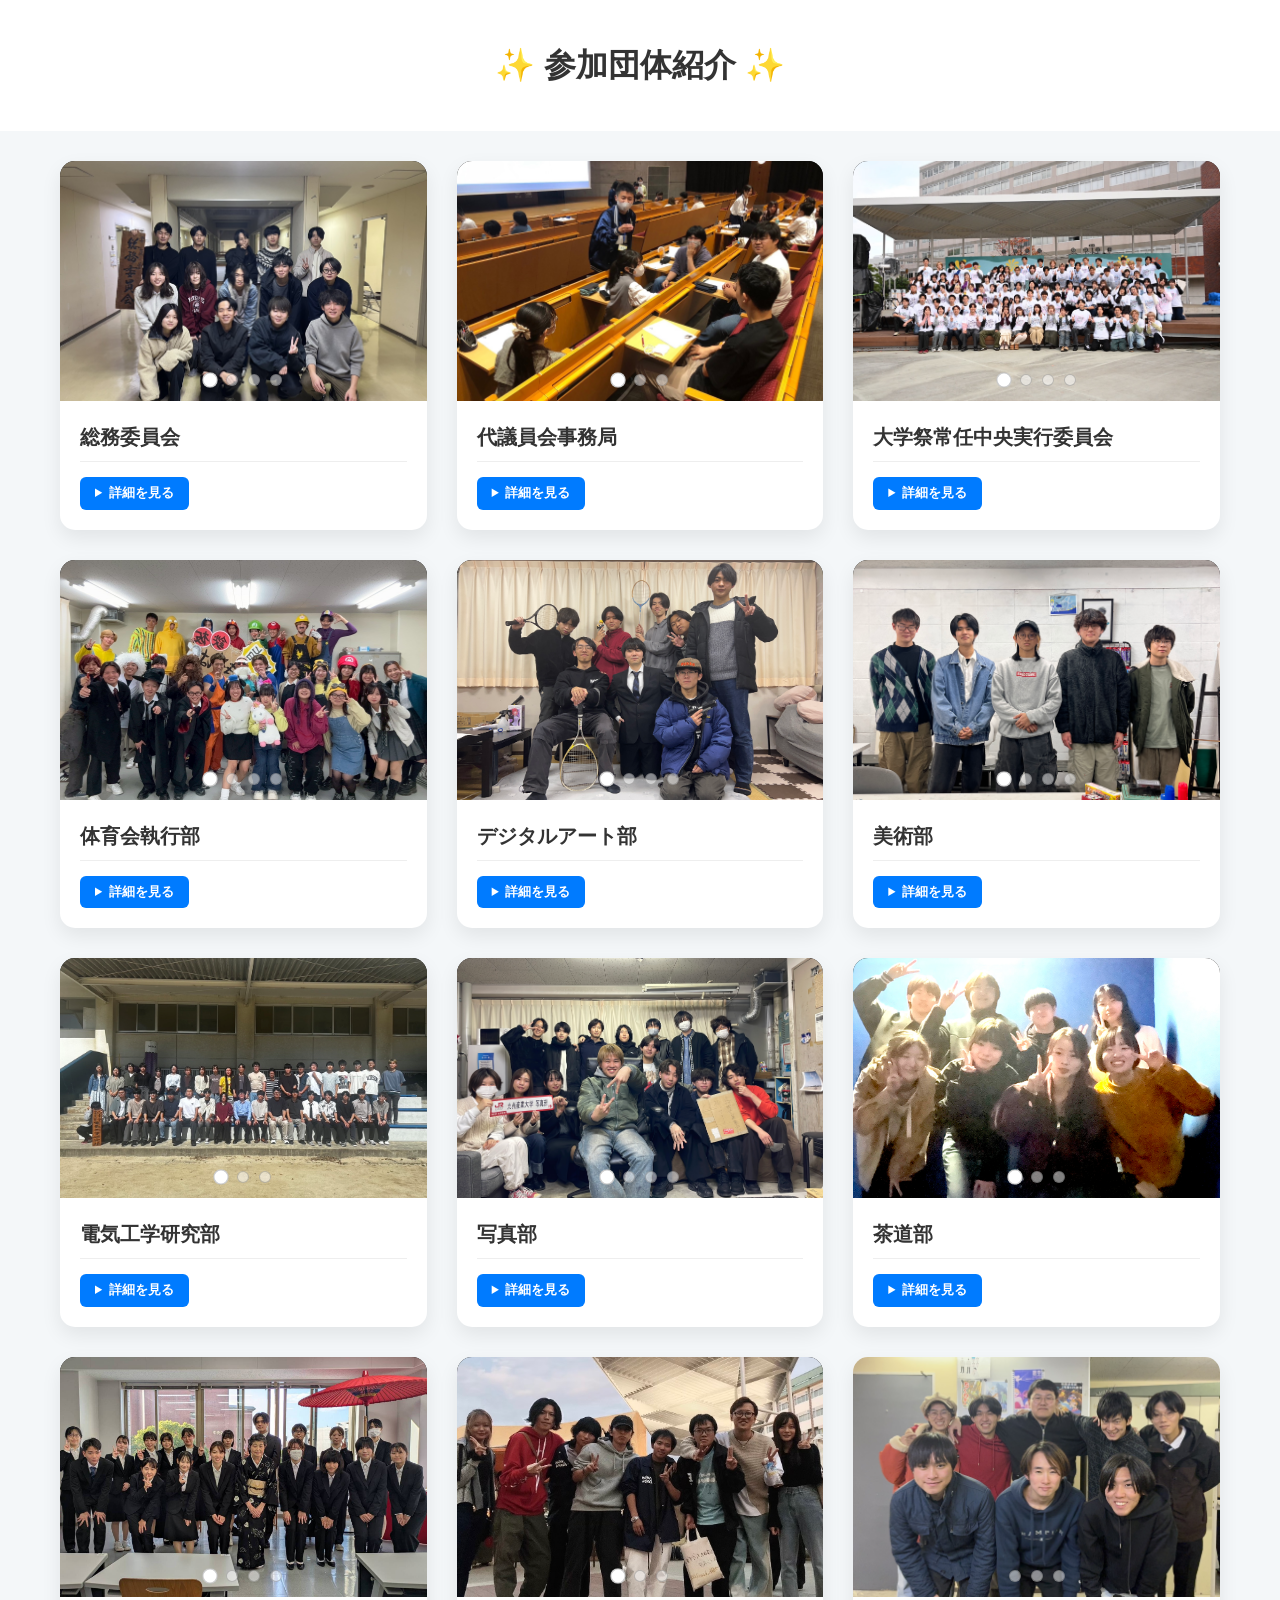
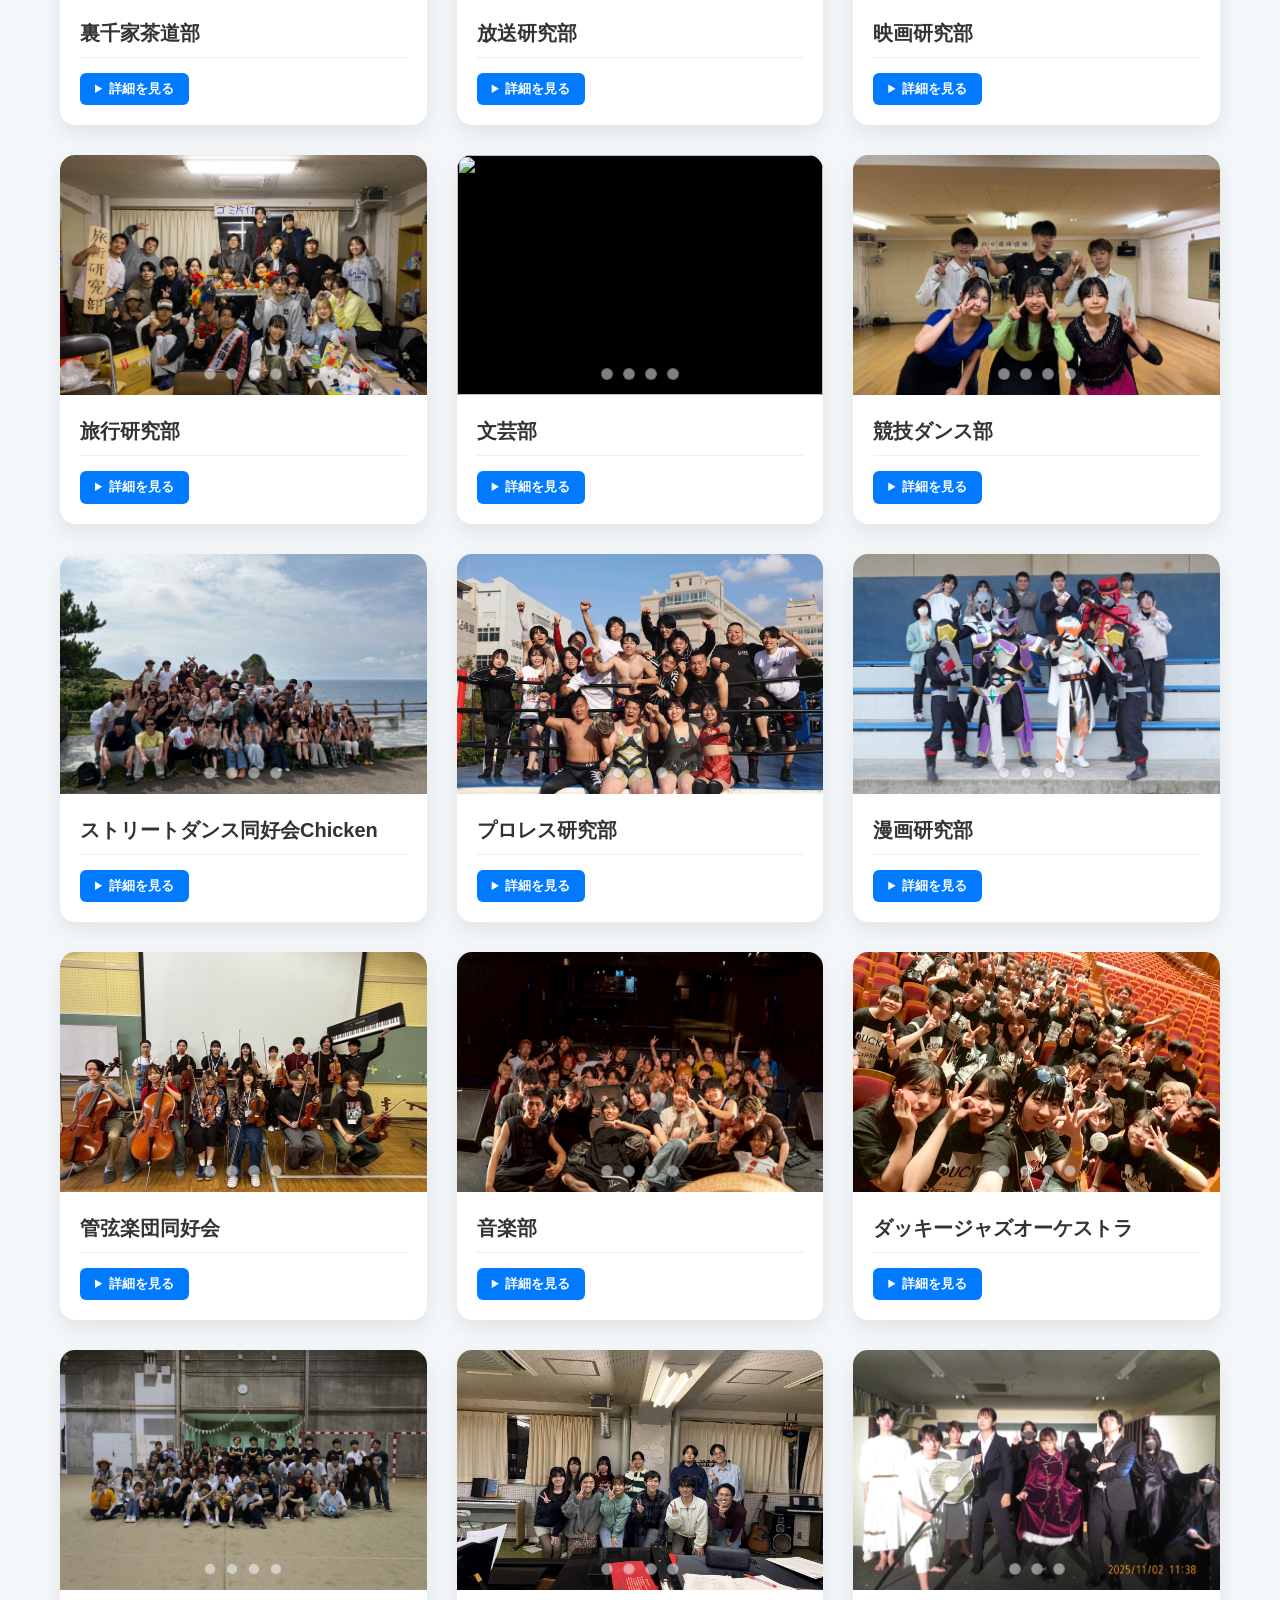
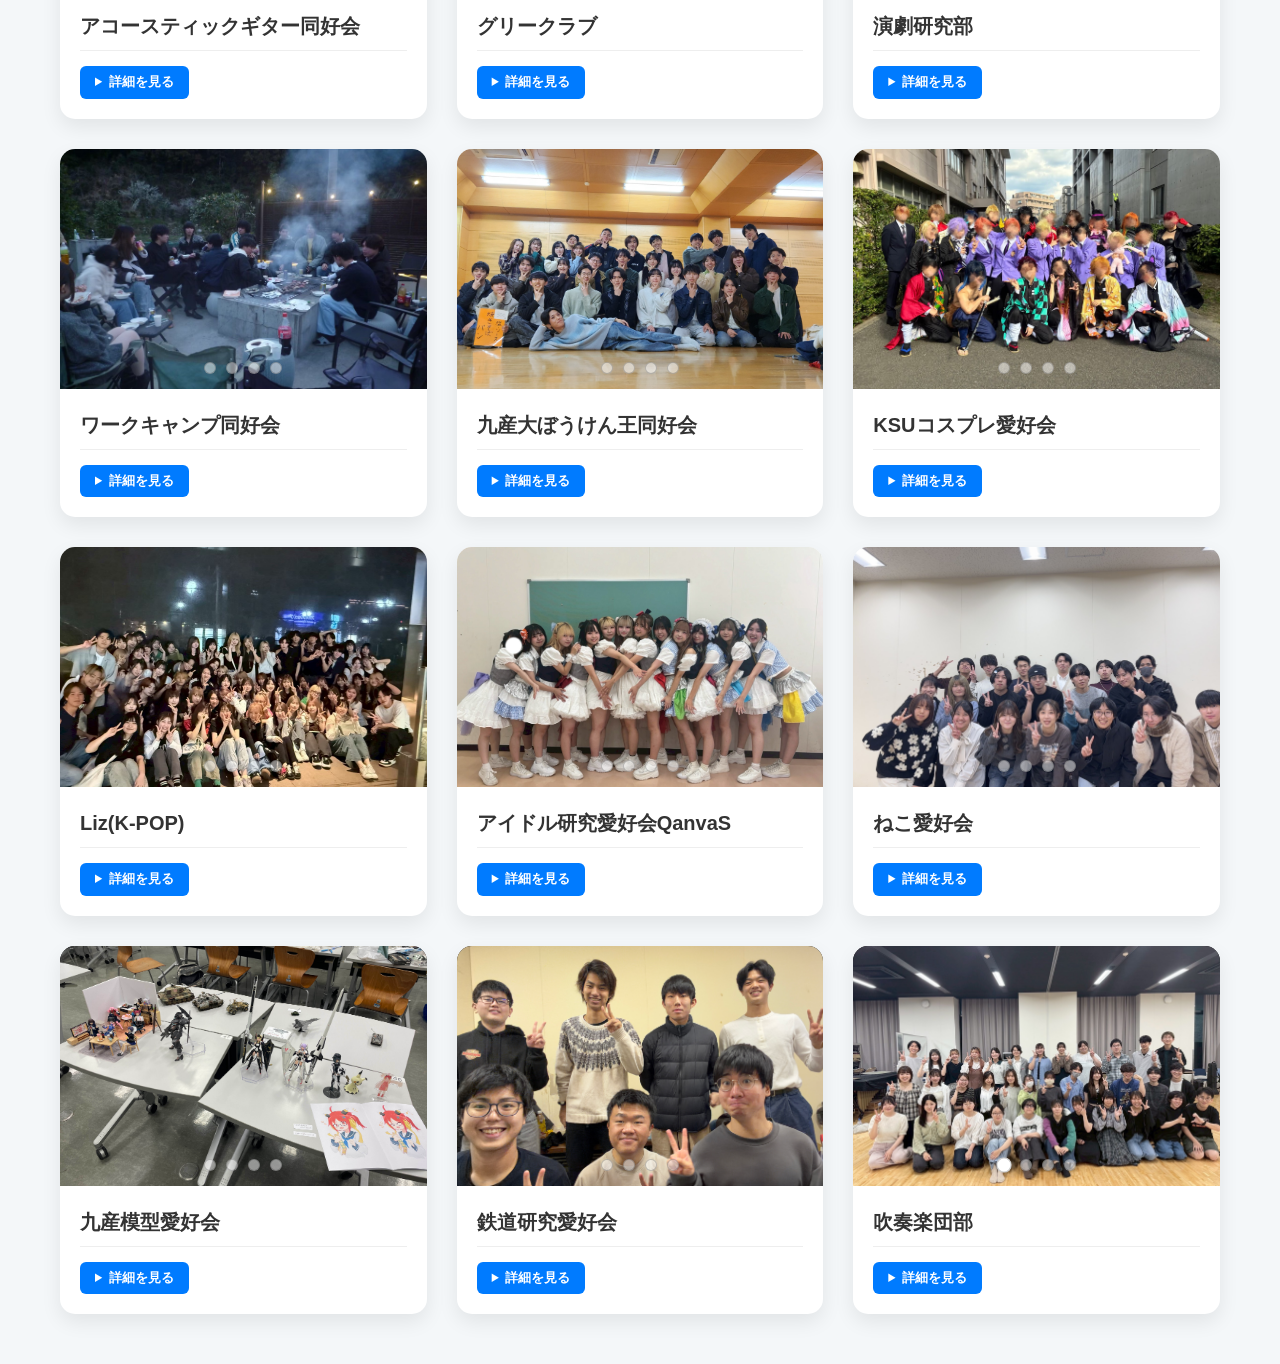
==== circles.html @ c8feba32 "Update circles.html" ====
<!DOCTYPE html>
<html lang="ja">

<head>
    <meta charset="UTF-8">
    <meta name="viewport" content="width=device-width, initial-scale=1.0">
    <title>サークル紹介 | 九州産業大学 学術文化執行委員会</title>
    <link rel="stylesheet" href="circles.css">
</head>

<body>

    <header class="page-header">
        <h1>✨ 参加団体紹介 ✨</h1>
        <p></p>
    </header>

    <main class="container">
        <div class="circle-grid">

            <article class="circle-card">
                <div class="circle-slider">
                    <input type="radio" name="slider29" id="s29-1" checked>
                    <input type="radio" name="slider29" id="s29-2">
                    <input type="radio" name="slider29" id="s29-3">
                    <input type="radio" name="slider29" id="s29-4">
                    <div class="slides">
                        <img src="総務委員会/集合写真.jpg" alt="">
                        <img src="総務委員会/活動写真.jpg" alt="">
                        <img src="総務委員会/活動写真 (2).jpg" alt="2">
                        <img src="総務委員会/活動写真 (3).jpg" alt="3">
                    </div>
                    <div class="controls">
                        <label for="s29-1"></label>
                        <label for="s29-2"></label>
                        <label for="s29-3"></label>
                        <label for="s29-4"></label>
                    </div>
                 </div>
                    
                 <div class="circle-content">
                     <h3>総務委員会</h3>
                     <div class="circle-meta">
                         <details class="detail-container">
                             <summary class="btn-detail">詳細を見る</summary>
                             <div class="detail-content">
                                 <div>📍 中央会館 7階 部室</div>
                                 <div>🕑 月・水・金 17：40〜20：00</div>
                                 <div>👥 14</div>
                                 <div>💬 私たち学友会総務委員会は九州産業大学内外において様々な企画の運営を行っています。</div>
                                 <div>学内では、新入生歓迎行事のような企画運営や任意団体の活動支援を行っています。</div>
                                 <div>学外では、福岡県献血推進協議会に所属し、県内の大学と情報を共有しています。</div>
                                 <div>「イベントの企画運営に携わってみたい」「大学内外を問わず、学生との交流する機会が欲しい」という方々は、ぜひ総務部室へ足をお運びください！皆さんの入部をお待ちしております！</div>
                             </div>
                         </details>
                     </div> </div> </article>
                     
            <article class="circle-card">
                <div class="circle-slider">
                    <input type="radio" name="slider30" id="s30-1" checked>
                    <input type="radio" name="slider30" id="s30-2">
                    <input type="radio" name="slider30" id="s30-3">
                    <div class="slides">
                        <img src="代議員会事務局/活動写真.jpeg" alt="">
                        <img src="代議員会事務局/活動写真 (2).jpeg" alt="">
                        <img src="代議員会事務局/活動写真 (3).jpeg" alt="">
                    </div>
                    <div class="controls">
                        <label for="s30-1"></label>
                        <label for="s30-2"></label>
                        <label for="s30-3"></label>
                    </div>
                 </div>
                    
                 <div class="circle-content">
                     <h3>代議員会事務局</h3>
                     <div class="circle-meta">
                         <details class="detail-container">
                             <summary class="btn-detail">詳細を見る</summary>
                             <div class="detail-content">
                                 <div>📍 中央会館 8階 部室</div>
                                 <div>🕑 月・水・金 18：00〜20：00</div>
                                 <div>👥 16</div>
                                 <div>💬 新入生の皆さんご入学おめでとうございます。私たちは、年に一度開催される学友会定期総会の企画運営を行っております。</div>
                                 <div>他にも研修会や懇親会など最初から企画運営を行うことが多く、大学生活がより一層充実したものになると思います！興味のある方はお気軽に代議員会事務局へお立ち寄りください！</div>

                             </div>
                         </details>
                     </div> </div> </article>
                     
            <article class="circle-card">
                <div class="circle-slider">
                    <input type="radio" name="slider31" id="s31-1" checked>
                    <input type="radio" name="slider31" id="s31-2">
                    <input type="radio" name="slider31" id="s31-3">
                    <input type="radio" name="slider31" id="s31-4">
                    <div class="slides">
                        <img src="大学祭常任中央実行委員会/集合写真.jpeg" alt="">
                        <img src="大学祭常任中央実行委員会/活動写真.jpeg" alt="">
                        <img src="大学祭常任中央実行委員会/活動写真 (2).jpeg" alt="2">
                        <img src="大学祭常任中央実行委員会/活動写真 (3).jpeg" alt="3">
                    </div>
                    <div class="controls">
                        <label for="s31-1"></label>
                        <label for="s31-2"></label>
                        <label for="s31-3"></label>
                        <label for="s31-4"></label>
                    </div>
                 </div>
                    
                 <div class="circle-content">
                     <h3>大学祭常任中央実行委員会</h3>
                     <div class="circle-meta">
                         <details class="detail-container">
                             <summary class="btn-detail">詳細を見る</summary>
                             <div class="detail-content">
                                 <div>📍 学友会棟 A棟 1階 部室</div>
                                 <div>🕑 前期 月・水・金 18：00〜20：00</div>
                                 <div>&nbsp;&nbsp;&nbsp;&nbsp;後期 月〜金 18：00～21：00</div>
                                 <div>👥 75</div>
                                 <div>💬 大学祭常任中央実行委員会は、11月の香椎祭を本気で創り上げる集団です。7部門（ステージ企画、出版、情報宣伝、デザイン、展示、模擬店）が力を合わせ、大学全体を巻き込む”最高の祭”をつくります。</div>
                                 <div>先輩とも深く関われて、成長できる環境も抜群。熱い仲間と一緒に香椎祭を動かしてみませんか？見学待ってます！</div>

                             </div>
                         </details>
                     </div> </div> </article>
                     
            <article class="circle-card">
                <div class="circle-slider">
                    <input type="radio" name="slider32" id="s32-1" checked>
                    <input type="radio" name="slider32" id="s32-2">
                    <input type="radio" name="slider32" id="s32-3">
                    <input type="radio" name="slider32" id="s32-4">
                    <div class="slides">
                        <img src="体育会執行部/集合写真.jpg" alt="">
                        <img src="体育会執行部/活動写真.jpg" alt="">
                        <img src="体育会執行部/活動写真 (2).jpg" alt="2">
                        <img src="体育会執行部/活動写真 (3).jpg" alt="3">
                    </div>
                    <div class="controls">
                        <label for="s32-1"></label>
                        <label for="s32-2"></label>
                        <label for="s32-3"></label>
                        <label for="s32-4"></label>
                    </div>
                 </div>
                    
                 <div class="circle-content">
                     <h3>体育会執行部</h3>
                     <div class="circle-meta">
                         <details class="detail-container">
                             <summary class="btn-detail">詳細を見る</summary>
                             <div class="detail-content">
                                 <div>📍 学友会棟 B棟 1階 部室</div>
                                 <div>🕑 月・水・金 18：00〜20：00 </div>
                                 <div>👥 35</div>
                                 <div>💬 新入生の皆さん、ご入学おめでとうございます！私達は体育会に関する部及び同好会がスムーズに活動を行えるように、大学とのパイプ役になって活動支援を行っております。</div>
                                 <div>また、私達が主催するソフトボール大会やスポーツ大会など、楽しい行事も盛りだくさんです！興味がある方は是非、部室まで遊びに来てください！お待ちしております！</div>
                             </div>
                         </details>
                     </div> </div> </article>

            <article class="circle-card">
                <div class="circle-slider">
                    <input type="radio" name="slider1" id="s1-1" checked>
                    <input type="radio" name="slider1" id="s1-2">
                    <input type="radio" name="slider1" id="s1-3">
                    <input type="radio" name="slider1" id="s1-4">
                    <div class="slides">
                        <img src="デジタルアート部/集合写真.jpeg" alt="">
                        <img src="デジタルアート部/活動写真.jpeg" alt="">
                        <img src="デジタルアート部/活動写真 (2).jpeg" alt="">
                        <img src="デジタルアート部/活動写真 (3).jpeg" alt="">
                    </div>
                    <div class="controls">
                        <label for="s1-1"></label>
                        <label for="s1-2"></label>
                        <label for="s1-3"></label>
                        <label for="s1-4"></label>
                    </div>
                </div>
                
                 <div class="circle-content">
                     <h3>デジタルアート部</h3>
                     <div class="circle-meta">
                         <details class="detail-container">
                             <summary class="btn-detail">詳細を見る</summary>
                             <div class="detail-content">
                                 <div>📍 学友棟 中央棟 4階 部室</div>
                                 <div>🕑 月～日 9：00～21：00</div>
                                 <div>👥 115</div>
                                 <div>💬 ゆるく活動しているので、気軽に部室に遊びに来てください！</div>
                             </div>
                         </details>
                     </div> </div> </article> 
                

            <article class="circle-card">
                <div class="circle-slider">
                    <input type="radio" name="slider2" id="s2-1" checked>
                    <input type="radio" name="slider2" id="s2-2">
                    <input type="radio" name="slider2" id="s2-3">
                    <input type="radio" name="slider2" id="s2-4">
                    <div class="slides">
                        <img src="美術部/集合写真.jpeg" alt="">
                        <img src="美術部/活動写真.jpeg" alt="">
                        <img src="美術部/活動写真 (2).jpeg" alt="">
                        <img src="美術部/活動写真 (3).jpeg" alt="">
                    </div>
                    <div class="controls">
                        <label for="s2-1"></label>
                        <label for="s2-2"></label>
                        <label for="s2-3"></label>
                        <label for="s2-4"></label>
                    </div>
                 </div>

                 <div class="circle-content">
                     <h3>美術部</h3>
                     <div class="circle-meta">
                         <details class="detail-container">
                             <summary class="btn-detail">詳細を見る</summary>
                             <div class="detail-content">
                                 <div>📍 学友会棟 中央棟 4階 部室</div>
                                 <div>🕑 不定期 ～20：00</div>
                                 <div>👥 43</div>
                                 <div>💬 美術部は自分の好きな制作を好きな時に行える場所になっています。アクリルガッシュやコピック等画材は豊富に揃えてあります。絵が初めてだよって方でも大歓迎です。分からないことがあったらいつでも相談してください。</div>
                             </div>
                         </details>
                     </div> </div> </article> 
        

            <article class="circle-card">
                <div class="circle-slider">
                    <input type="radio" name="slider3" id="s3-1" checked>
                    <input type="radio" name="slider3" id="s3-2">
                    <input type="radio" name="slider3" id="s3-3">
                    <div class="slides">
                        <img src="電気工学研究部/集合写真.png" alt="">
                        <img src="電気工学研究部/活動写真.png" alt="">
                        <img src="電気工学研究部/活動写真 (2).png" alt="">
                    </div>
                    <div class="controls">
                        <label for="s3-1"></label>
                        <label for="s3-2"></label>
                        <label for="s3-3"></label>
                    </div>
                 </div>

                 <div class="circle-content">
                     <h3>電気工学研究部</h3>
                     <div class="circle-meta">
                         <details class="detail-container">
                             <summary class="btn-detail">詳細を見る</summary>
                             <div class="detail-content">
                                 <div>📍 学友会棟 中央棟 3階 部室</div>
                                 <div>🕑 木・土 17：40～ 時間終了未確定</div>
                                 <div>👥 55</div>
                                 <div>💬 こんにちは、電気工学研究部です！</div>                                
                                 <div>電気工学研究部では主に、ものづくりやイルミネーションを通して、人間力の向上や地域貢献を目指す団体です。</div>
                                 <div>特に、イルミネーション活動は、多くの人に認知されていることで大変有名な取り組みになっており、その企画なども行います。</div>
                                 <div>「電気工学研究部」という名ですが、「文・理・芸」全ての学生さんの入部を歓迎しております。</div>
                                 <div>是非一度、学友会棟三階の一番左奥の部室まで足を運んでみてください！！</div>
                             </div>
                         </details>
                     </div> </div> </article> 


            <article class="circle-card">
                <div class="circle-slider">
                    <input type="radio" name="slider4" id="s4-1" checked>
                    <input type="radio" name="slider4" id="s4-2">
                    <input type="radio" name="slider4" id="s4-3">
                    <input type="radio" name="slider4" id="s4-4">
                    <div class="slides">
                        <img src="写真部/集合写真 修正.jpeg" alt="">
                        <img src="写真部/活動写真.jpeg" alt="">
                        <img src="写真部/活動写真 (2).jpeg" alt="">
                        <img src="写真部/活動写真 (3).jpeg" alt="">
                    </div>
                    <div class="controls">
                        <label for="s4-1"></label>
                        <label for="s4-2"></label>
                        <label for="s4-3"></label>
                        <label for="s4-4"></label>
                    </div>
                 </div>
                    
                 <div class="circle-content">
                     <h3>写真部</h3>
                     <div class="circle-meta">
                         <details class="detail-container">
                             <summary class="btn-detail">詳細を見る</summary>
                             <div class="detail-content">
                                 <div>📍 学友会棟 中央棟 3階 部室・学外</div>
                                 <div>🕑 月・木 17：30～19：30</div>
                                 <div>👥 197</div>
                                 <div>💬 カメラでもスマホでも参加OK！ゆるーく楽しく活動してます！</div>
                             </div>
                         </details>
                     </div> </div> </article> 


            <article class="circle-card">
                <div class="circle-slider">
                    <input type="radio" name="slider5" id="s5-1" checked>
                    <input type="radio" name="slider5" id="s5-2">
                    <input type="radio" name="slider5" id="s5-3">
                    <div class="slides">
                        <img src="茶道部/集合写真.jpeg" alt="">
                        <img src="茶道部/活動写真 (2).jpeg" alt="">
                        <img src="茶道部/活動写真 (3) 編集済み.jpg" alt="">
                    </div>
                    <div class="controls">
                        <label for="s5-1"></label>
                        <label for="s5-2"></label>
                        <label for="s5-3"></label>
                    </div>
                </div>

                <div class="circle-content">
                     <h3>茶道部</h3>
                     <div class="circle-meta">
                         <details class="detail-container">
                             <summary class="btn-detail">詳細を見る</summary>
                             <div class="detail-content">
                                 <div>📍 学友会棟 中央棟 4階 部室</div>
                                 <div>🕑 月・水・金 16：30～21：00</div>
                                 <div>👥 16</div>
                                 <div>💬 私たち茶道部は、毎年一度行われる定例茶会に向けて、日々練習を重ねています。</div>
                                 <div>経験者、未経験者問いません。</div>
                                 <div>茶道に興味がある方大歓迎です！</div>
                                 <div>また、練習時間であれば見学も自由に来てOKです。</div>
                                 <div>少しでも興味があれば、部室にぜひお越しください！</div>
                             </div>
                         </details>
                     </div> </div> </article> 
                         

            <article class="circle-card">
                <div class="circle-slider">
                    <input type="radio" name="slider6" id="s6-1" checked>
                    <input type="radio" name="slider6" id="s6-2">
                    <input type="radio" name="slider6" id="s6-3">
                    <input type="radio" name="slider6" id="s6-4">
                    <div class="slides">
                        <img src="裏千家茶道部/集合写真.jpg" alt="">
                        <img src="裏千家茶道部/活動写真.jpg" alt="">
                        <img src="裏千家茶道部/活動写真 (2).jpg" alt="">
                        <img src="裏千家茶道部/活動写真 (3).jpg" alt="">
                    </div>
                    <div class="controls">
                        <label for="s6-1"></label>
                        <label for="s6-2"></label>
                        <label for="s6-3"></label>
                        <label for="s6-4"></label>
                    </div>
                 </div>

                 <div class="circle-content">
                     <h3>裏千家茶道部</h3>
                     <div class="circle-meta">
                         <details class="detail-container">
                             <summary class="btn-detail">詳細を見る</summary>
                             <div class="detail-content">
                                 <div>📍 学友会棟 中央棟 1階 部室</div>
                                 <div>🕑 火・木 18：00～21：00</div>
                                 <div>👥 21</div>
                                 <div>💬 こんにちは、裏千家茶道部です。</div>
                                 <div>私たちは女子部員17名、男子部員4名の計21名で日々茶会に向けたお稽古に励んでいます。</div>
                                 <div>日本文化を学びたい、抹茶や和菓子が好き、礼儀作法を身につけたい、といった方々にオススメです！</div>
                                 <div>年中部員を募集しておりますので、是非お気軽に体験・見学にお越しください!お茶とお菓子をご用意してお待ちしております！</div>
                             </div>
                         </details>
                    </div> </div> </article> 


            <article class="circle-card">
                <div class="circle-slider">
                    <input type="radio" name="slider7" id="s7-1" checked>
                    <input type="radio" name="slider7" id="s7-2">
                    <input type="radio" name="slider7" id="s7-3">
                    <div class="slides">
                        <img src="放送研究部/集合写真.jpeg" alt="">
                        <img src="放送研究部/活動写真 (2).jpeg" alt="">
                        <img src="放送研究部/活動写真 (3).jpeg" alt="">
                    </div>
                    <div class="controls">
                        <label for="s7-1"></label>
                        <label for="s7-2"></label>
                        <label for="s7-3"></label>
                    </div>
                </div>

                 <div class="circle-content">
                     <h3>放送研究部</h3>
                     <div class="circle-meta">
                         <details class="detail-container">
                             <summary class="btn-detail">詳細を見る</summary>
                             <div class="detail-content">
                                 <div>📍 学友会棟 中央棟 2階 部室</div>
                                 <div>🕑 不定期</div>
                                 <div>👥 20</div>
                                 <div>💬 私達、放送研究部は5月に行われる学文祭や11月に行われる香椎祭などでステージMCを行っております。部員みんなで楽しく活動しています。</div>
                                 <div>未経験でも経験者でも大歓迎なので新入生の皆さんを部員一同お待ちしております！</div>
                             </div>
                         </details>
                     </div> </div> </article> 


            <article class="circle-card">
                <div class="circle-slider">
                    <input type="radio" name="slider8" id="s8-1" checked>
                    <input type="radio" name="slider8" id="s8-2">
                    <input type="radio" name="slider8" id="s8-3">
                    <div class="slides">
                        <img src="映画研究部/集合写真.jpg" alt="">
                        <img src="映画研究部/活動写真.jpg" alt="">
                        <img src="映画研究部/活動写真 (2).jpg" alt="">
                     </div>
                     <div class="controls">
                        <label for="s8-1"></label>
                        <label for="s8-2"></label>
                        <label for="s8-3"></label>
                    </div>
                 </div>

                 <div class="circle-content">
                     <h3>映画研究部</h3>
                     <div class="circle-meta">
                         <details class="detail-container">
                             <summary class="btn-detail">詳細を見る</summary>
                             <div class="detail-content">
                                 <div>📍 学友会棟 中央棟 2階 部室</div>
                                 <div>🕑 月・水・金 17：30〜21：00</div>
                                 <div>👥 68</div>
                                 <div>💬 入りたい団体に迷ったら、一度来てみてください！幅広い学年と学部の部員で楽しく活動をしています！</div>
                             </div>
                         </details>
                     </div> </div> </article> 


            <article class="circle-card">
                <div class="circle-slider">
                    <input type="radio" name="slider8" id="s9-1" checked>
                    <input type="radio" name="slider8" id="s9-2">
                    <input type="radio" name="slider8" id="s9-3">
                    <input type="radio" name="slider8" id="s9-4">
                    <div class="slides">
                        <img src="旅行研究部/集合写真.jpeg" alt="">
                        <img src="旅行研究部/活動写真.jpeg" alt="">
                        <img src="旅行研究部/活動写真 (2).jpeg" alt="">
                        <img src="旅行研究部/活動写真 (3).jpeg" alt="">
                    </div>
                    <div class="controls">
                        <label for="s9-1"></label>
                        <label for="s9-2"></label>
                        <label for="s9-3"></label>
                        <label for="s9-4"></label>
                    </div>
                </div>

                <div class="circle-content">
                    <h3>旅行研究部</h3>
                    <div class="circle-meta">
                        <details class="detail-container">
                            <summary class="btn-detail">詳細を見る</summary>
                            <div class="detail-content">
                                 <div>📍 学友会棟 中央棟 2階 部室</div>
                                 <div>🕑 月・水・金 16：00～21：00</div>
                                 <div>👥 60</div>
                                 <div>💬 ご入学おめでとうございます！</div>
                                 <div>旅行研究部は週2～3回の活動で行っており、活動内容は長期旅行に向けての計画や、週末などにドライブなど短期旅行を行っております！</div>
                                 <div>最近の長期旅行では国内では北海道、大阪、海外はバリ島、シンガポール、ベトナム、タイに行ってきました！</div>
                                 <div>大学生活でたくさんの思い出をここで作ってみませんか?ぜひお待ちしております！</div>
                             </div>
                         </details>
                     </div> </div> </article> 
                        

            <article class="circle-card">
                <div class="circle-slider">
                    <input type="radio" name="slider8" id="s10-1" checked>
                    <input type="radio" name="slider8" id="s10-2">
                    <input type="radio" name="slider8" id="s10-3">
                    <input type="radio" name="slider8" id="s10-4">
                    <div class="slides">
                        <img src="文芸部/集合写真.jpeg" alt="">
                        <img src="文芸部/集合写真 (2).jpeg" alt="">
                        <img src="文芸部/活動写真.jpeg" alt="">
                        <img src="文芸部/活動写真 (2).jpeg" alt="">
                    </div>
                    <div class="controls">
                        <label for="s10-1"></label>
                        <label for="s10-2"></label>
                        <label for="s10-3"></label>
                        <label for="s10-4"></label>
                    </div>
                 </div>

                 <div class="circle-content">
                     <h3>文芸部</h3>
                     <div class="circle-meta">
                         <details class="detail-container">
                             <summary class="btn-detail">詳細を見る</summary>
                             <div class="detail-content">
                                 <div>📍 学友会棟 中央棟 2階 部室</div>
                                 <div>🕑 水・金 18：00〜21：00</div>
                                 <div>👥 9</div>
                                 <div>💬 未経験者、在学生歓迎！気軽に小説を書いて楽しむための部活です！</div>
                             </div>
                         </details>
                     </div> </div> </article> 


            <article class="circle-card">
                <div class="circle-slider">
                    <input type="radio" name="slider8" id="s11-1" checked>
                    <input type="radio" name="slider8" id="s11-2">
                    <input type="radio" name="slider8" id="s11-3">
                    <input type="radio" name="slider8" id="s11-4">
                    <div class="slides">
                        <img src="競技ダンス部/集合写真.jpg" alt="">
                        <img src="競技ダンス部/活動写真.png" alt="">
                        <img src="競技ダンス部/活動写真 (2).png" alt="">
                        <img src="競技ダンス部/活動写真 (3).png" alt="">
                    </div>
                    <div class="controls">
                        <label for="s11-1"></label>
                        <label for="s11-2"></label>
                        <label for="s11-3"></label>
                        <label for="s11-4"></label>
                    </div>    
                </div>

                <div class="circle-content">
                     <h3>競技ダンス部</h3>
                     <div class="circle-meta">
                         <details class="detail-container">
                             <summary class="btn-detail">詳細を見る</summary>
                             <div class="detail-content">
                                 <div>📍 学友会棟 中央棟 3階 部室</div>
                                 <div>🕑 月・水・金 18：00～21：00</div>
                                 <div>👥 11</div>
                                 <div>💬 こんにちは、競技ダンス部です。</div>
                                 <div>まず、競技ダンスと聞いて、難しそうなイメージがあると思います。実際、競技ダンスは大学生になって始めた人が多いため、初心者でもオススメな部活です。</div>
                                 <div>新しいスポーツを始めたい人、ぜひ競技ダンス部に見学に来てみてください。</div>
                            </div>
                        </details>
                    </div> </div> </article> 
                         

            <article class="circle-card">
                <div class="circle-slider">
                    <input type="radio" name="slider8" id="s12-1" checked>
                    <input type="radio" name="slider8" id="s12-2">
                    <input type="radio" name="slider8" id="s12-3">
                    <input type="radio" name="slider8" id="s12-4">
                    <div class="slides">
                        <img src="ストリートダンス同好会Chicken/集合写真.jpeg" alt="">
                        <img src="ストリートダンス同好会Chicken/活動写真.jpeg" alt="">
                        <img src="ストリートダンス同好会Chicken/活動写真 (2).jpeg" alt="">
                        <img src="ストリートダンス同好会Chicken/活動写真 (3).jpeg" alt="">
                    </div>
                    <div class="controls">
                        <label for="s12-1"></label>
                        <label for="s12-2"></label>
                        <label for="s12-3"></label>
                        <label for="s12-4"></label>
                    </div>
                </div>

                <div class="circle-content">
                    <h3>ストリートダンス同好会Chicken</h3>
                    <div class="circle-meta">
                         <details class="detail-container">
                             <summary class="btn-detail">詳細を見る</summary>
                             <div class="detail-content">
                                 <div>📍 学友会棟 A棟 多目的ホール</div>
                                 <div>🕑 月～金 18：00～21:00 </div>
                                 <div>👥 130</div>
                                 <div>💬 ストリートダンス同好会chickenです！</div>
                                 <div>chickenでは、毎週月曜日～金曜日にレッスンしております！</div>
                                 <div>先輩後輩関係なく同好会全体で楽しく活動しているので遊びに来てくださーい！！</div>
                                 <div>体験等や新入生歓迎イベントもしているので気軽に来てください！</div>
                             </div>
                         </details>
                 </div> </div> </article> 


            <article class="circle-card">
                <div class="circle-slider">
                    <input type="radio" name="slider8" id="s13-1" checked>
                    <input type="radio" name="slider8" id="s13-2">
                    <input type="radio" name="slider8" id="s13-3">
                    <div class="slides">
                        <img src="プロレス研究部/集合写真.jpeg" alt="">
                        <img src="プロレス研究部/活動写真.jpeg" alt="">
                        <img src="プロレス研究部/活動写真 (2).jpeg" alt="">
                        </div>
                    <div class="controls">
                        <label for="s13-1"></label>
                        <label for="s13-2"></label>
                        <label for="s13-3"></label>
                    </div>
                </div>

                <div class="circle-content">
                    <h3>プロレス研究部</h3>
                    <div class="circle-meta">
                        <details class="detail-container">
                             <summary class="btn-detail">詳細を見る</summary>
                             <div class="detail-content">
                                 <div>📍 大楠アリーナ2020 1階 多目的室5</div>
                                 <div>🕑 火・土 18：00〜21：00 </div>
                                 <div>&emsp;&emsp;&emsp;&nbsp;&nbsp;&nbsp;日 10：00〜13：00</div>
                                 <div>👥 15</div>
                                 <div>💬 九産大プロレスは全国で唯一のリングを持ち、学内で部として認められている部活です！</div>
                                 <div>楽しく何かに挑戦したい方大募集！！</div>
                                 <div>プロレスを知らなくても大丈夫です！</div>
                                 <div>まずは見学からお待ちしております！！！</div>
                             </div>
                         </details>
                     </div> </div> </article> 


            <article class="circle-card">
                <div class="circle-slider">
                    <input type="radio" name="slider8" id="s14-1" checked>
                    <input type="radio" name="slider8" id="s14-2">
                    <input type="radio" name="slider8" id="s14-3">
                    <input type="radio" name="slider8" id="s14-4">
                    <div class="slides">
                        <img src="漫画研究部/集合写真.jpeg" alt="">
                        <img src="漫画研究部/活動写真.jpeg" alt="">
                        <img src="漫画研究部/活動写真 (2).jpeg" alt="">
                        <img src="漫画研究部/活動写真 (3).jpeg" alt="">
                    </div>
                    <div class="controls">
                        <label for="s14-1"></label>
                        <label for="s14-2"></label>
                        <label for="s14-3"></label>
                        <label for="s14-4"></label>
                    </div>  
                </div>

                <div class="circle-content">
                     <h3>漫画研究部</h3>
                     <div class="circle-meta">
                         <details class="detail-container">
                             <summary class="btn-detail">詳細を見る</summary>
                             <div class="detail-content">
                                 <div>📍 学友会棟 中央棟 4階 部室</div>
                                 <div>&nbsp;&nbsp;&nbsp;&nbsp;2号館 3階 2W304番教室</div>
                                 <div>🕑 火・金 17：50〜19：00 </div>
                                 <div>👥 30</div>
                                 <div>💬 漫画研究部はアトラク班とイラスト班の二つに分かれています。どちらも入ることも可能です！</div>
                                 <div>アトラク班は九産ライダーによるヒーローショーや衣装の制作、音取りなどをしています。</div>
                                 <div>イラスト班は、学文祭でのイラスト展示や香椎祭でのオリジナルイラストで作ったアクリルキーホルダーやステッカー、缶バッジなどの物販を行います。</div>
                             </div>
                         </details>
                     </div> </div> </article> 


            <article class="circle-card">
                <div class="circle-slider">
                    <input type="radio" name="slider8" id="s15-1" checked>
                    <input type="radio" name="slider8" id="s15-2">
                    <input type="radio" name="slider8" id="s15-3">
                    <input type="radio" name="slider8" id="s15-4">
                    <div class="slides">
                        <img src="管弦楽団同好会/集合写真.jpg" alt="">
                        <img src="管弦楽団同好会/活動写真.jpg" alt="">
                        <img src="管弦楽団同好会/活動写真 (2).jpg" alt="">
                        <img src="管弦楽団同好会/活動写真 (3).jpg" alt="">
                    </div>
                    <div class="controls">
                        <label for="s15-1"></label>
                        <label for="s15-2"></label>
                        <label for="s15-3"></label>
                        <label for="s15-4"></label>
                    </div>
                </div>

                 <div class="circle-content">
                     <h3>管弦楽団同好会</h3>
                     <div class="circle-meta">
                         <details class="detail-container">
                             <summary class="btn-detail">詳細を見る</summary>
                             <div class="detail-content">
                                 <div>📍 学友会棟 中央棟 3階 部室</div>
                                 <div>🕑 月〜金 17：40〜21：00</div>
                                 <div>&nbsp;&nbsp;&nbsp;&nbsp;土・日 不定期</div>
                                 <div>👥 17</div>
                                 <div>💬 管弦楽同好会では、管楽器・管楽器を自由に練習、演奏しています。</div>
                                 <div>先輩、後輩関係なく楽しく活動しているので、気軽に遊びに来てください！経験者・未経験者問わずいつでも大歓迎です！</div>
                             </div>
                         </details>
                     </div> </div> </article> 
                     
                     
             <article class="circle-card">
                <div class="circle-slider">
                    <input type="radio" name="slider8" id="s16-1" checked>
                    <input type="radio" name="slider8" id="s16-2">
                    <input type="radio" name="slider8" id="s16-3">
                    <input type="radio" name="slider8" id="s16-4">
                    <div class="slides">
                        <img src="音楽部/集合写真.jpeg" alt="">
                        <img src="音楽部/活動写真.jpeg" alt="">
                        <img src="音楽部/活動写真 (2).jpeg" alt="">
                        <img src="音楽部/活動写真 (3).jpeg" alt="">
                    </div>
                    <div class="controls">
                        <label for="s16-1"></label>
                        <label for="s16-2"></label>
                        <label for="s16-3"></label>
                        <label for="s16-4"></label>
                    </div>   
                </div>

                <div class="circle-content">
                    <h3>音楽部</h3>
                    <div class="circle-meta">
                        <details class="detail-container">
                             <summary class="btn-detail">詳細を見る</summary>
                             <div class="detail-content">
                                 <div>📍 学友会棟 中央棟 3階 部室・A棟 2階 4階 防音室</div>
                                 <div>🕑 月〜日 9：00～21：00</div>
                                 <div>👥 217</div>
                                 <div>💬 こんにちは音楽部です！私達は、部室や防音室で、部員それぞれが好きなバンドを組んで楽しく活動しています！</div>
                                 <div>年間様々な学内行事や学外のイベントでの演奏を行っており、全てのライブに全員が出演することができます。</div>
                                 <div>活動時間は毎日9：00～21：00の間で、空きコマで暇な時や放課後などそれぞれが活動したい時間に活動しております。</div>
                                 <div>音楽経験がない人でも大丈夫！音楽部半分以上が初心者で入部しています。また楽器を待っていない方でもこちらで貸し出し可能ですので安心して活動できます♪</div>
                                 <div>ぜひ私達と一緒に様々な音楽に触れながら楽しく音楽活動をしましょう！
                                 <div>興味のある方はぜひ学友会棟3階音楽部部室まで！</div>
                             </div>
                         </details>
                     </div> </div> </article> 
                     
                     
            <article class="circle-card">
                <div class="circle-slider">
                    <input type="radio" name="slider8" id="s17-1" checked>
                    <input type="radio" name="slider8" id="s17-2">
                    <input type="radio" name="slider8" id="s17-3">
                    <input type="radio" name="slider8" id="s17-4">
                    <div class="slides">
                        <img src="ダッキージャズオーケストラ/集合写真.jpeg" alt="">
                        <img src="ダッキージャズオーケストラ/活動写真.jpeg" alt="">
                        <img src="ダッキージャズオーケストラ/活動写真 (2).jpeg" alt="">
                        <img src="ダッキージャズオーケストラ/活動写真 (3).jpeg" alt="">
                    </div>
                    <div class="controls">
                        <label for="s17-1"></label>
                        <label for="s17-2"></label>
                        <label for="s17-3"></label>
                        <label for="s17-4"></label>
                    </div>   
                </div>
                
                 <div class="circle-content">
                     <h3>ダッキージャズオーケストラ</h3>
                     <div class="circle-meta">
                         <details class="detail-container">
                             <summary class="btn-detail">詳細を見る</summary>
                             <div class="detail-content">
                                 <div>📍 学友会棟 中央棟 3階 部室・A棟 3階 防音室</div>
                                 <div>🕑 不定期</div>
                                 <div>👥 44</div>
                                 <div>💬 こんにちは！ダッキージャズオーケストラです！</div>
                                 <div>今年で64代目、九産大の団体の中でも長く続いている団体です！</div>
                                 <div>主なイベントとして学内では学文祭や香椎祭での演奏。学外では地域のお祭り、お食事会でのBGMの演奏などを行っております。学年問わず仲良く活動しています。</div>
                                 <div>初心者大歓迎ですので、興味のある方はぜひお越しください！</div>                                 
                            </div>
                        </details>
                    </div> </div> </article> 


            <article class="circle-card">
                <div class="circle-slider">
                    <input type="radio" name="slider8" id="s18-1" checked>
                    <input type="radio" name="slider8" id="s18-2">
                    <input type="radio" name="slider8" id="s18-3">
                    <input type="radio" name="slider8" id="s18-4">
                    <div class="slides">
                        <img src="アコースティックギター同好会/集合写真.jpg" alt="">
                        <img src="アコースティックギター同好会/活動写真.jpg" alt="">
                        <img src="アコースティックギター同好会/活動写真 (2).jpeg" alt="">
                        <img src="アコースティックギター同好会/活動写真 (3).jpg" alt="">
                    </div>
                    <div class="controls">
                        <label for="s18-1"></label>
                        <label for="s18-2"></label>
                        <label for="s18-3"></label>
                        <label for="s18-4"></label>
                    </div>    
                </div>

                 <div class="circle-content">
                     <h3>アコースティックギター同好会</h3>
                     <div class="circle-meta">
                         <details class="detail-container">
                             <summary class="btn-detail">詳細を見る</summary>
                             <div class="detail-content">
                                 <div>📍 学友会棟 中央棟 4階 部室</div>
                                 <div>🕑 月〜日 11：00〜21：00</div>
                                 <div>👥 110</div>
                                 <div>💬 学友会棟4階で、基本的に平日11～21時の時間で活動を行っております。</div>
                                 <div>1ヶ月または2ヶ月に1回サークル内でライブがあり、そのライブに向けて練習をしています。</div>
                                 <div>ライブは出演しても観覧するだけでも大丈夫です！</div>
                                 <div> 日頃の活動での参加は自由で、いつどの時間でも活動することが可能です。</div>
                                 <div>好きな時間に来て、自由に練習ができます。</div>
                                 <div>入部している先輩は初心者だった人も多いので初心者の方も大歓迎です！</div>
                                 <div>みんな仲良しでいつも賑やかな同好会です！</div>
                             </div>
                         </details>
                     </div> </div> </article> 


            <article class="circle-card">
                <div class="circle-slider">
                    <input type="radio" name="slider8" id="s19-1" checked>
                    <input type="radio" name="slider8" id="s19-2">
                    <input type="radio" name="slider8" id="s19-3">
                    <input type="radio" name="slider8" id="s19-4">
                    <div class="slides">
                        <img src="グリークラブ/集合写真.jpg" alt="">
                        <img src="グリークラブ/活動写真.jpg" alt="">
                        <img src="グリークラブ/活動写真 (2).jpg" alt="">
                        <img src="グリークラブ/活動写真 (3).jpg" alt="">
                    </div>
                    <div class="controls">
                        <label for="s19-1"></label>
                        <label for="s19-2"></label>
                        <label for="s19-3"></label>
                        <label for="s19-4"></label>
                    </div>  
                </div>

                 <div class="circle-content">
                     <h3>グリークラブ</h3>
                     <div class="circle-meta">
                         <details class="detail-container">
                             <summary class="btn-detail">詳細を見る</summary>
                             <div class="detail-content">
                                 <div>📍 学友会棟 中央棟 2階部室</div>
                                 <div>🕑 月・水・金 18：00〜20：00</div> 
                                 <div>&nbsp;&nbsp;&nbsp;&nbsp;長期休暇 14：00〜16：00</div>
                                 <div>👥 21</div>
                                 <div>💬 新入生の皆さん、ご入学おめでとうございます！</div>
                                 <div>私達九産大グリークラブは、合唱初心者や経験者、ピアノ奏者などの幅広く人を募集しており、学内外のイベントや式典に参加することもあります！</div>
                                 <div>一緒に歌うことの楽しさや難しさ、共に乗り越えたあとに「よかった！」と思える経験を共にしていきましょう！</div>
                            </div>
                        </details>
                    </div> </div> </article> 


             <article class="circle-card">
                <div class="circle-slider">
                    <input type="radio" name="slider8" id="s20-1" checked>
                    <input type="radio" name="slider8" id="s20-2">
                    <input type="radio" name="slider8" id="s20-3">
                    
                    <div class="slides">
                        <img src="演劇研究部/集合写真.jpg" alt="">
                        <img src="演劇研究部/活動写真.jpg" alt="">
                        <img src="演劇研究部/活動写真 (2).jpg" alt="">
                    </div>
                    <div class="controls">
                        <label for="s20-1"></label>
                        <label for="s20-2"></label>
                        <label for="s20-3"></label>
                    </div>                 
                </div>

                 <div class="circle-content">
                     <h3>演劇研究部</h3>
                     <div class="circle-meta">
                         <details class="detail-container">
                             <summary class="btn-detail">詳細を見る</summary>
                             <div class="detail-content">
                                 <div>📍 学友会棟 A棟 4階 防音室Ⅰ</div>
                                 <div>&nbsp;&nbsp;&emsp;&emsp;&emsp;&emsp;&emsp;&emsp;中央棟 1階 大会議室・2階 謡曲室 </div>
                                 <div>🕑 月・水・金 18：00〜20：00</div>
                                 <div>👥 52</div>
                                 <div>💬 演劇に興味がある方々へ。</div>
                                 <div>現在、演劇研究部は経験者・未経験者のどちらも募集中です！演技はもちろんですが、舞台を彩ったり、演出を決めたり、脚本を書くなど舞台を作るには様々な役割が必要になります。</div>
                                 <div>あらゆる形で舞台づくりができる、演劇研究部。見学お待ちしておりますので、お気軽にどうぞ。</div>
                             </div>
                         </details>
                     </div> </div> </article> 



             <article class="circle-card">
                <div class="circle-slider">
                    <input type="radio" name="slider8" id="s21-1" checked>
                    <input type="radio" name="slider8" id="s21-2">
                    <input type="radio" name="slider8" id="s21-3">
                    <input type="radio" name="slider8" id="s21-4">
                    <div class="slides">
                        <img src="ワークキャンプ同好会/集合写真.jpeg" alt="">
                        <img src="ワークキャンプ同好会/活動写真.jpeg" alt="">
                        <img src="ワークキャンプ同好会/活動写真 (2).jpeg" alt="">
                        <img src="ワークキャンプ同好会/活動写真 (3).jpeg" alt="">
                    </div>
                    <div class="controls">
                        <label for="s21-1"></label>
                        <label for="s21-2"></label>
                        <label for="s21-3"></label>
                        <label for="s21-4"></label>
                    </div>    
                </div>

                 <div class="circle-content">
                     <h3>ワークキャンプ同好会</h3>
                     <div class="circle-meta">
                         <details class="detail-container">
                             <summary class="btn-detail">詳細を見る</summary>
                             <div class="detail-content">
                                 <div>📍 学友会棟 中央棟 1階 部室</div>
                                 <div>&nbsp;&nbsp;&nbsp;&nbsp;&nbsp;ボランティア先</div>
                                 <div>🕑 不定期</div>
                                 <div>👥 170</div>
                                 <div>💬 私たちと一緒にボランティアしませんか。</div>
                                 <div>子供たちとかかわることが好きな方ぜひお待ちしております！活動頻度は月に1回ほどのボランティアに行っています。ボランティア活動以外にも様々なイベントを行って部員同士が仲良くなれるような機会を作っています！</div>
                                 <div>ボランティアをしてみたい方、同好会に入って交友関係を増やしたい方、ガクチカを付けたい方お待ちしております。</div>
                             </div>
                         </details>
                     </div> </div> </article> 


            <article class="circle-card">
                <div class="circle-slider">
                    <input type="radio" name="slider8" id="s22-1" checked>
                    <input type="radio" name="slider8" id="s22-2">
                    <input type="radio" name="slider8" id="s22-3">
                    <input type="radio" name="slider8" id="s22-4">
                    <div class="slides">
                        <img src="九産大ぼうけん王同好会/集合写真.jpeg" alt="">
                        <img src="九産大ぼうけん王同好会/活動写真.jpeg" alt="">
                        <img src="九産大ぼうけん王同好会/活動写真 (2).jpeg" alt="">
                        <img src="九産大ぼうけん王同好会/活動写真 (3).jpeg" alt="">
                    </div>
                    <div class="controls">
                        <label for="s22-1"></label>
                        <label for="s22-2"></label>
                        <label for="s22-3"></label>
                        <label for="s22-4"></label>
                    </div>    
                </div>

                 <div class="circle-content">
                     <h3>九産大ぼうけん王同好会</h3>
                     <div class="circle-meta">
                         <details class="detail-container">
                             <summary class="btn-detail">詳細を見る</summary>
                             <div class="detail-content">
                                 <div>📍 学友会棟 中央棟 4階 部室・防音室Ⅰ</div>
                                 <div>&nbsp;&nbsp;&nbsp;&nbsp;&nbsp;香椎下原公民館 東吉塚公民館</div>
                                 <div>🕑 火・木 18：00〜20：00</div>
                                 <div>&nbsp;&nbsp;&emsp;&emsp;&emsp;土 14：00〜16：00</div>
                                 <div>&nbsp;&nbsp;&emsp;&emsp;&emsp;日 10：00〜14：30</div>
                                 <div>👥 58</div>
                                 <div>💬 名前だけ見たら、何をしているのかわからない同好会だけど、ボランティア活動を日々行っており、子供たちとの交流や学習支援をしています。</div>
                                 <div>子供に興味があったり、ボランティアを経験してみたい方はぜひ参加してみてください。</div>
                             </div>
                         </details>
                     </div> </div> </article> 


            <article class="circle-card">
                <div class="circle-slider">
                    <input type="radio" name="slider8" id="s23-1" checked>
                    <input type="radio" name="slider8" id="s23-2">
                    <input type="radio" name="slider8" id="s23-3">
                    <input type="radio" name="slider8" id="s23-4">
                    <div class="slides">
                        <img src="KSUコスプレ愛好会/集合写真.jpg" alt="">
                        <img src="KSUコスプレ愛好会/活動写真.jpg" alt="">
                        <img src="KSUコスプレ愛好会/活動写真 (2).jpg" alt="">
                        <img src="KSUコスプレ愛好会/活動写真 (3).jpg" alt="">
                    </div>
                    <div class="controls">
                        <label for="s23-1"></label>
                        <label for="s23-2"></label>
                        <label for="s23-3"></label>
                        <label for="s23-4"></label>
                    </div>   
                </div>

                 <div class="circle-content">
                     <h3>KSUコスプレ愛好会</h3>
                     <div class="circle-meta">
                         <details class="detail-container">
                             <summary class="btn-detail">詳細を見る</summary>
                             <div class="detail-content">
                                 <div>📍 中央会館 7階 部室・防音室1,3</div>
                                 <div>&nbsp;&nbsp;&nbsp;&nbsp;&nbsp;大楠アリーナ2020</div>
                                 <div>🕑 不定期</div>
                                 <div>👥 168</div>
                                 <div>💬 こんにちは！私たちはKSUコスプレ愛好会です！私たちはついに部員数が150人を超えました！</div>
                                 <div>私達は主な活動として、たくさんの部員と交流しながら、お互いにコスプレの精度をあげるようにしたり、同じ作品が好きな仲間を見つけて併せをしたり、コスプレ活動がしやすいようにサークル内でイベントを企画したりしています！</div>
                              </div>
                          </details>
                      </div> </div> </article> 


            <article class="circle-card">
                <div class="circle-slider">
                    <input type="radio" name="slider8" id="s24-1" checked>
                    <input type="radio" name="slider8" id="s24-2">
                    <input type="radio" name="slider8" id="s24-3">
                    <input type="radio" name="slider8" id="s24-4">
                    <div class="slides">
                        <img src="Liz/集合写真.jpeg" alt="">
                        <img src="Liz/活動写真.jpeg" alt="">
                        <img src="Liz/活動写真 (2).jpeg" alt="">
                        <img src="Liz/活動写真 (3).jpeg" alt="">
                    </div>
                    <div class="controls">
                        <label for="s24-1"></label>
                        <label for="s24-2"></label>
                        <label for="s24-3"></label>
                        <label for="s24-4"></label>
                    </div>   
                </div>

                 <div class="circle-content">
                     <h3>Liz(K-POP)</h3>
                     <div class="circle-meta">
                         <details class="detail-container">
                             <summary class="btn-detail">詳細を見る</summary>
                             <div class="detail-content">
                                 <div>📍 大楠アリーナ2020 フィットネススタジオ・多目的3、4</div>
                                 <div>🕑 不定期</div>
                                 <div>👥 89</div>
                                 <div>💬 初めまして、K-POP愛好会のLizです！</div>
                                 <div>私たちは、基礎からダンスを学ぶことができるダンスレッスン組と、チームを組んで自分たちが踊りたい曲を踊ることができるグループ組の2種類の方法で活動しています。</div>
                                 <div>初心者でもガッツリ踊りたい人でも大歓迎です！</div>
                                 <div>自分のライフスタイルに合わせて自由に活動できるので学業と両立したい人にもおすすめです！</div>
                                 <div>みなさんの入部お待ちしております！</div>
                             </div>
                         </details>
                     </div> </div> </article> 


            <article class="circle-card">
                <div class="circle-slider">
                    <input type="radio" name="slider8" id="s25-1" checked>
                    <input type="radio" name="slider8" id="s25-2">
                    <input type="radio" name="slider8" id="s25-3">
                    <input type="radio" name="slider8" id="s25-4">
                    <div class="slides">
                        <img src="アイドル研究愛好会QanvaS/集合写真.jpg" alt="">
                        <img src="アイドル研究愛好会QanvaS/活動写真.jpg" alt="">
                        <img src="アイドル研究愛好会QanvaS/活動写真 (2).jpg" alt="">
                        <img src="アイドル研究愛好会QanvaS/活動写真 (3).jpg" alt="">
                    </div>
                    <div class="controls">
                        <label for="s25-1"></label>
                        <label for="s25-2"></label>
                        <label for="s25-3"></label>
                        <label for="s25-4"></label>
                    </div>
                </div>

                 <div class="circle-content">
                     <h3>アイドル研究愛好会QanvaS</h3>
                     <div class="circle-meta">
                         <details class="detail-container">
                             <summary class="btn-detail">詳細を見る</summary>
                             <div class="detail-content">
                                 <div>📍 大楠アリーナ2020 柔道場</div>
                                 <div>&nbsp;&nbsp;&nbsp;&nbsp;&nbsp;中央会館 8階 部室</div>
                                 <div>&nbsp;&nbsp;&nbsp;&nbsp;&nbsp;天神のダンススタジオなど</div>
                                 <div>🕑 月・水・金 17：30〜21：00</div>
                                 <div>👥 15</div>
                                 <div>💬 私達アイドル研究愛好会は「UNIDOL」という大学対抗アイドルコピーダンス大会への出場、福岡県内でのイベントに出演しています！</div>
                                 <div>また、大会に出場するための衣装やアクセサリー作り、映像制作などの自分の好きを最大限発揮できます！</div>
                                 <div>初心者OK！一緒に頑張ってくれる子なら誰でも大歓迎です！！</div>
                                 <div>お気軽に公式X(@QavaS₋kyusan)までご連絡ください！</div>
                                 <div>皆さんの入部をお待ちしております！</div>
                               </div>
                           </details>
                       </div> </div> </article> 


            <article class="circle-card">
                <div class="circle-slider">
                    <input type="radio" name="slider8" id="s26-1" checked>
                    <input type="radio" name="slider8" id="s26-2">
                    <input type="radio" name="slider8" id="s26-3">
                    <input type="radio" name="slider8" id="s26-4">
                    <div class="slides">
                        <img src="ねこ愛好会/集合写真.jpg" alt="">
                        <img src="ねこ愛好会/活動写真.jpg" alt="">
                        <img src="ねこ愛好会/活動写真 (2).png" alt="">
                        <img src="ねこ愛好会/活動写真 (3).jpg" alt="">
                    </div>
                    <div class="controls">
                        <label for="s26-1"></label>
                        <label for="s26-2"></label>
                        <label for="s26-3"></label>
                        <label for="s26-4"></label>
                    </div>
                </div>

                 <div class="circle-content">
                     <h3>ねこ愛好会</h3>
                     <div class="circle-meta">
                         <details class="detail-container">
                             <summary class="btn-detail">詳細を見る</summary>
                             <div class="detail-content">
                                 <div>📍 1号館 5階 S507番教室</div>
                                 <div>🕑 火・金 17：40〜19：10</div>
                                 <div>👥 60</div>
                                 <div>💬 こんにちは、ねこ愛好会です！</div>
                                 <div>当会は、猫が好きな方はもちろん、ねこに興味がある方々が集まって活動しています。普段は楽しく、和やかな雰囲気で様々なイベントや活動を行っております。</div>
                                 <div>ぜひ、一度見学にいらしてください！</div>
                             </div>
                         </details>
                     </div> </div> </article> 


            <article class="circle-card">
                <div class="circle-slider">
                    <input type="radio" name="slider8" id="s27-1" checked>
                    <input type="radio" name="slider8" id="s27-2">
                    <input type="radio" name="slider8" id="s27-3">
                    <input type="radio" name="slider8" id="s27-4">
                    <div class="slides">
                        <img src="九産模型愛好会/活動写真.jpg" alt="">
                        <img src="九産模型愛好会/活動写真 (2).jpg" alt="">
                        <img src="九産模型愛好会/活動写真 (3).jpg" alt="">
                        <img src="九産模型愛好会/活動写真 (4).jpg" alt="">
                    </div>
                    <div class="controls">
                        <label for="s27-1"></label>
                        <label for="s27-2"></label>
                        <label for="s27-3"></label>
                        <label for="s27-4"></label>
                    </div>
                </div>

                 <div class="circle-content">
                     <h3>九産模型愛好会</h3>
                     <div class="circle-meta">
                         <details class="detail-container">
                             <summary class="btn-detail">詳細を見る</summary>
                             <div class="detail-content">
                                 <div>📍 中央会館 7階 部室</div>
                                 <div>🕑 不定期</div>
                                 <div>👥 31</div>
                                 <div>💬 ジャンルや経験を問わず、模型製作型が楽しめるサークルです！</div>
                                 <div>月1回で開催する模型製作会に加え、部室での交流や模型展示など模型関連の活動を行いまいす！</div>
                                 <div>大学生活の傍らで、楽しい趣味をしてみませんか？</div>
                             </div>
                         </details>
                     </div> </div> </article> 


            <article class="circle-card">
                <div class="circle-slider">
                    <input type="radio" name="slider8" id="s28-1" checked>
                    <input type="radio" name="slider8" id="s28-2">
                    <input type="radio" name="slider8" id="s28-3">
                    <input type="radio" name="slider8" id="s28-4">
                    <div class="slides">
                        <img src="鉄道研究愛好会/集合写真.jpeg" alt="">
                        <img src="鉄道研究愛好会/活動写真.jpeg" alt="">
                        <img src="鉄道研究愛好会/活動写真 (2).jpeg" alt="">
                        <img src="鉄道研究愛好会/活動写真 (3).jpeg" alt="">
                    </div>
                    <div class="controls">
                        <label for="s28-1"></label>
                        <label for="s28-2"></label>
                        <label for="s28-3"></label>
                        <label for="s28-4"></label>
                    </div>
                </div>

                 <div class="circle-content">
                     <h3>鉄道研究愛好会</h3>
                     <div class="circle-meta">
                         <details class="detail-container">
                             <summary class="btn-detail">詳細を見る</summary>
                             <div class="detail-content">
                                 <div>📍 中央会館 7階 部室</div>
                                 <div>🕑 月・水〜金 17：30〜20：00</div>
                                 <div>👥 11</div>
                                 <div>💬 九州産業大学鉄道研究愛好会は、鉄道好きが集まる自由な愛好会です！</div>
                                 <div>鉄道が好きな部員は誰でも大歓迎です！活動時間は強制ではなく、”部員が集まりやすい時間”！好きな時間にきて、好きな時間に帰る、という自由な愛好会です！</div>
                                 <div>ちょっとでも興味があれば、気軽に覗きに来てください！</div>
                             </div>
                         </details>
                     </div> </div> </article> 


            <article class="circle-card">
                <div class="circle-slider">
                    <input type="radio" name="slider8" id="s29-1" checked>
                    <input type="radio" name="slider8" id="s29-2">
                    <input type="radio" name="slider8" id="s29-3">
                    <input type="radio" name="slider8" id="s29-4">
                    <div class="slides">
                        <img src="吹奏楽団部/全体写真.jpeg" alt="">
                        <img src="吹奏楽団部/活動写真.jpeg" alt="">
                        <img src="吹奏楽団部/活動写真 (2).jpeg" alt="">
                        <img src="吹奏楽団部/活動写真 (3).jpeg" alt="">
                    </div>
                    <div class="controls">
                        <label for="s29-1"></label>
                        <label for="s29-2"></label>
                        <label for="s29-3"></label>
                        <label for="s29-4"></label>
                    </div>
                </div>

                 <div class="circle-content">
                     <h3>吹奏楽団部</h3>
                     <div class="circle-meta">
                         <details class="detail-container">
                             <summary class="btn-detail">詳細を見る</summary>
                             <div class="detail-content">
                                 <div>📍 大楠アリーナ2020 1階 多目的室9</div>
                                 <div>🕑 月・水・金 18：00〜21：00</div>
                                 <div>👥 45</div>
                                 <div>💬 こんにちは、吹奏吹奏団です！</div>
                                 <div>私たちは、コンクール出場、定期演奏会、学内の式典や学園祭での演奏、地域行事や幼稚園での訪問演奏などを行っております。</div>
                                 <div>部員同士協力しながら、楽しく活動しています。</div>
                                 <div>初心者でも経験者でも大歓迎ですので、是非見学や体験にお越しください！</div>
                             </div>
                         </details>
                     </div> </div> </article> 


        </div>
    </main>

</body>

</html>
---- circles.css ----
/* --- 基本設定 --- */
* { box-sizing: border-box; margin: 0; padding: 0; }
body { font-family: "Helvetica Neue", Arial, sans-serif; background-color: #f4f7f9; color: #333; line-height: 1.6; }
.page-header { text-align: center; padding: 40px 20px; background: #fff; margin-bottom: 30px; }
.container { max-width: 1200px; margin: 0 auto; padding: 0 20px 50px; }
.circle-grid { display: grid; grid-template-columns: repeat(auto-fit, minmax(320px, 1fr)); gap: 30px; }

/* --- カードデザイン --- */
.circle-card { background: #fff; border-radius: 15px; overflow: hidden; box-shadow: 0 8px 20px rgba(0,0,0,0.08); }

/* --- スライダー（無限増殖対応版） --- */
.circle-slider {
    position: relative;
    width: 100%;
    height: 240px;
    overflow: hidden;
    background: #000;
}
.circle-slider input[type="radio"] { display: none; }

.slides {
    display: flex;
    width: 100%;
    height: 100%;
    transition: transform 0.5s ease-in-out;
}
.slides img {
    width: 100%;
    height: 100%;
    flex-shrink: 0;
    object-fit: cover;
}

/* ★魔法のCSS：IDの末尾が何番かで移動量を決める（サークルが増えても有効） */
[id$="-1"]:checked ~ .slides { transform: translateX(0%); }
[id$="-2"]:checked ~ .slides { transform: translateX(-100%); }
[id$="-3"]:checked ~ .slides { transform: translateX(-200%); }
[id$="-4"]:checked ~ .slides { transform: translateX(-300%); }

/* --- 丸ボタンの連動設定 --- */
.controls {
    position: absolute;
    bottom: 15px;
    left: 50%;
    transform: translateX(-50%);
    display: flex;
    gap: 10px;
    z-index: 10;
}
.controls label {
    width: 12px;
    height: 12px;
    background: rgba(255, 255, 255, 0.5);
    border-radius: 50%;
    cursor: pointer;
    border: 1px solid rgba(0,0,0,0.2);
    transition: 0.3s;
}

/* ★魔法のCSS：何番目のラジオボタンがチェックされたかで、対応するラベルを光らせる */
.circle-slider input:nth-of-type(1):checked ~ .controls label:nth-of-type(1),
.circle-slider input:nth-of-type(2):checked ~ .controls label:nth-of-type(2),
.circle-slider input:nth-of-type(3):checked ~ .controls label:nth-of-type(3),
.circle-slider input:nth-of-type(4):checked ~ .controls label:nth-of-type(4) {
    background: #fff;
    transform: scale(1.3);
}

/* --- 装飾 --- */
.category-tag { position: absolute; top: 15px; right: 15px; background: rgba(0,0,0,0.6); color: #fff; padding: 4px 12px; border-radius: 20px; font-size: 0.7rem; font-weight: bold; }
.circle-content { padding: 20px; }
.circle-content h3 { margin-bottom: 8px; font-size: 1.25rem; }
.circle-content p { font-size: 0.9rem; color: #666; height: 3em; overflow: hidden; }
.circle-meta { display: flex; justify-content: space-between; align-items: center; border-top: 1px solid #eee; padding-top: 15px; }
.circle-meta span { font-size: 0.8rem; color: #e67e22; font-weight: bold; }
.btn-detail { background: #007bff; color: #fff; padding: 6px 15px; border-radius: 6px; text-decoration: none; font-size: 0.8rem; font-weight: bold; }
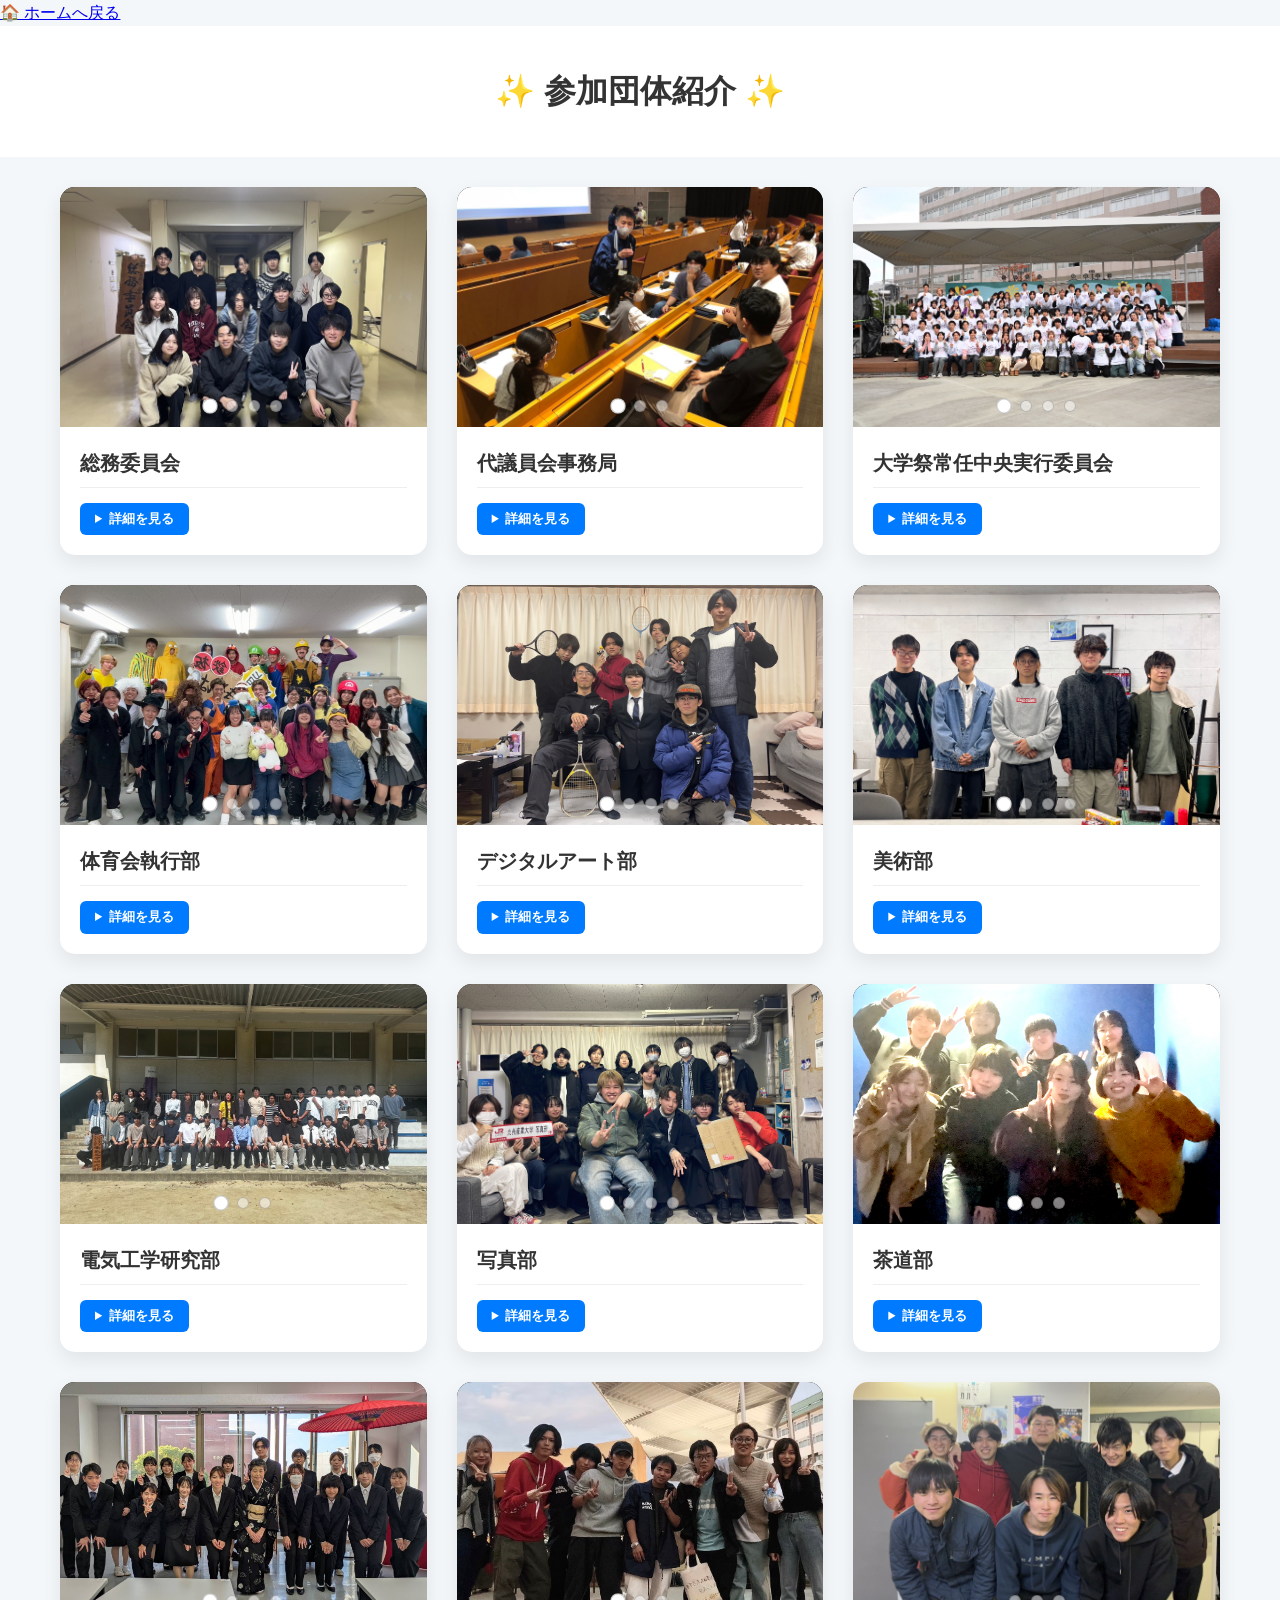
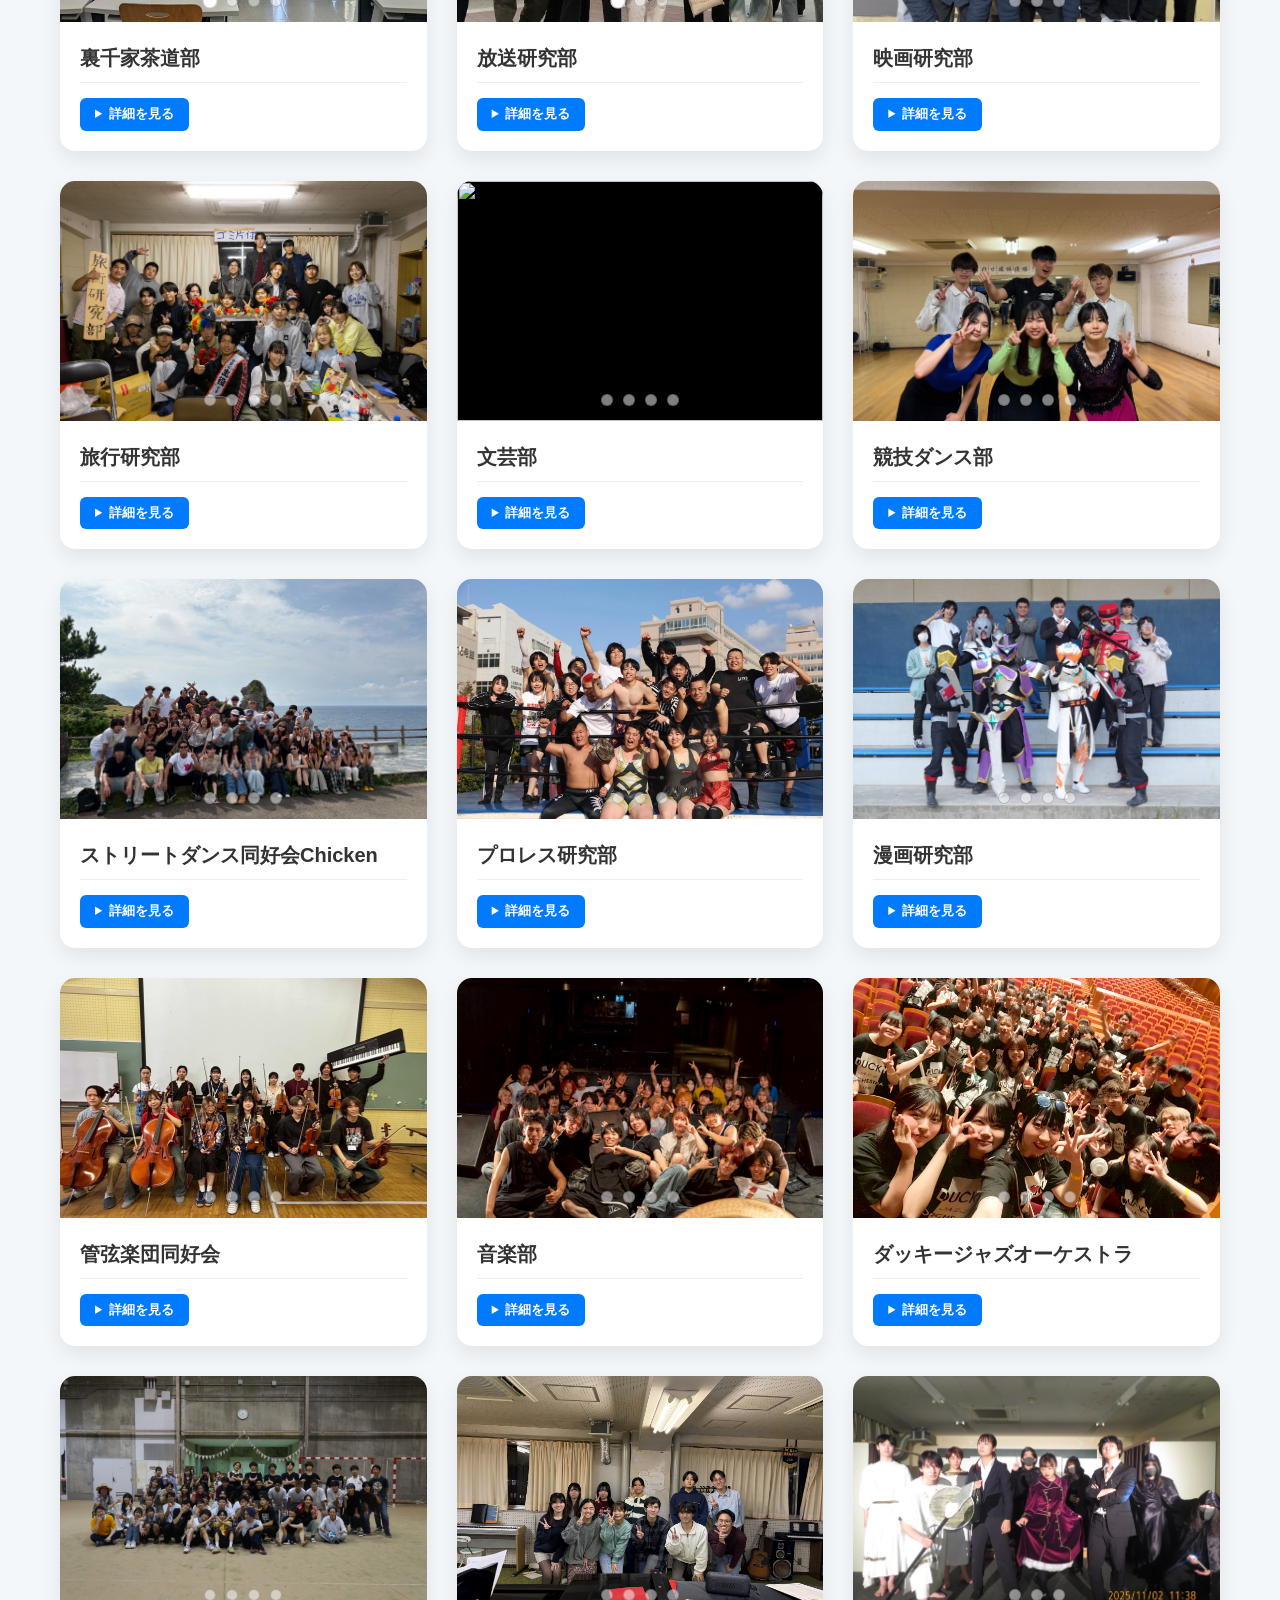
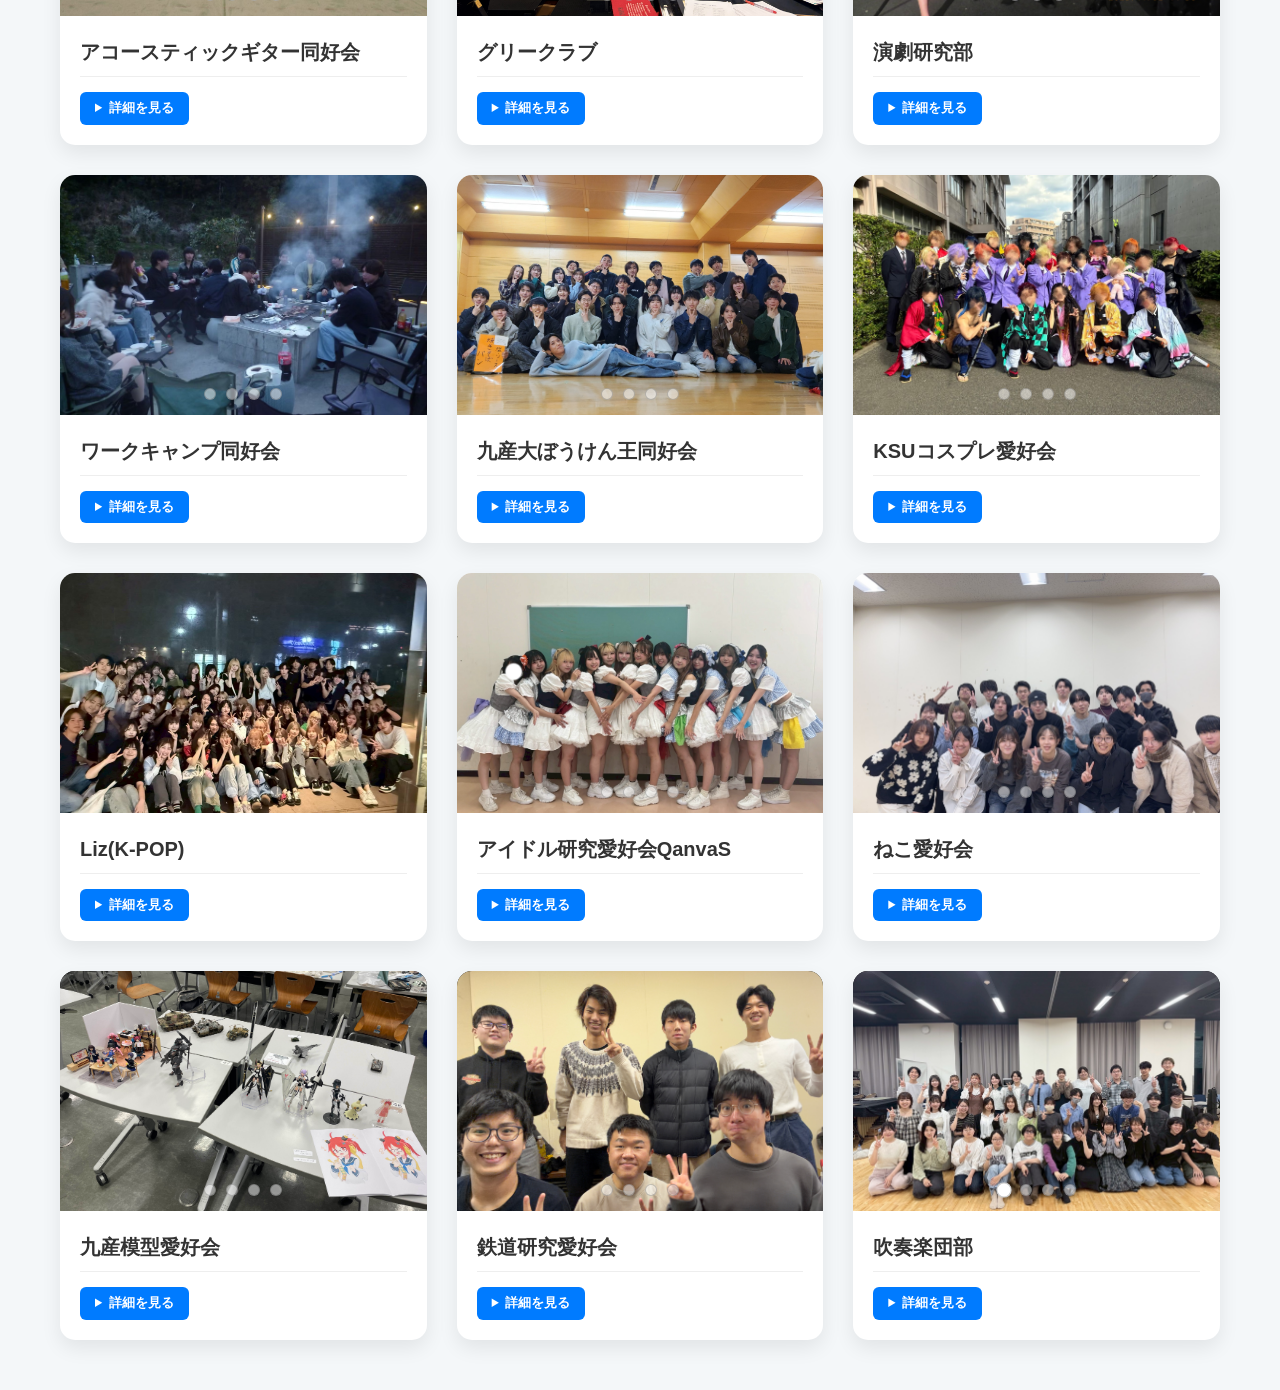
==== commit 961547c4: "Update circles.html" ====
--- a/circles.html
+++ b/circles.html
@@ -9,6 +9,10 @@
 </head>
 
 <body>
+
+        <div class="back-home-container">
+            <a href="index.html" class="back-home-button">🏠 ホームへ戻る</a>
+        </div>
 
     <header class="page-header">
         <h1>✨ 参加団体紹介 ✨</h1>
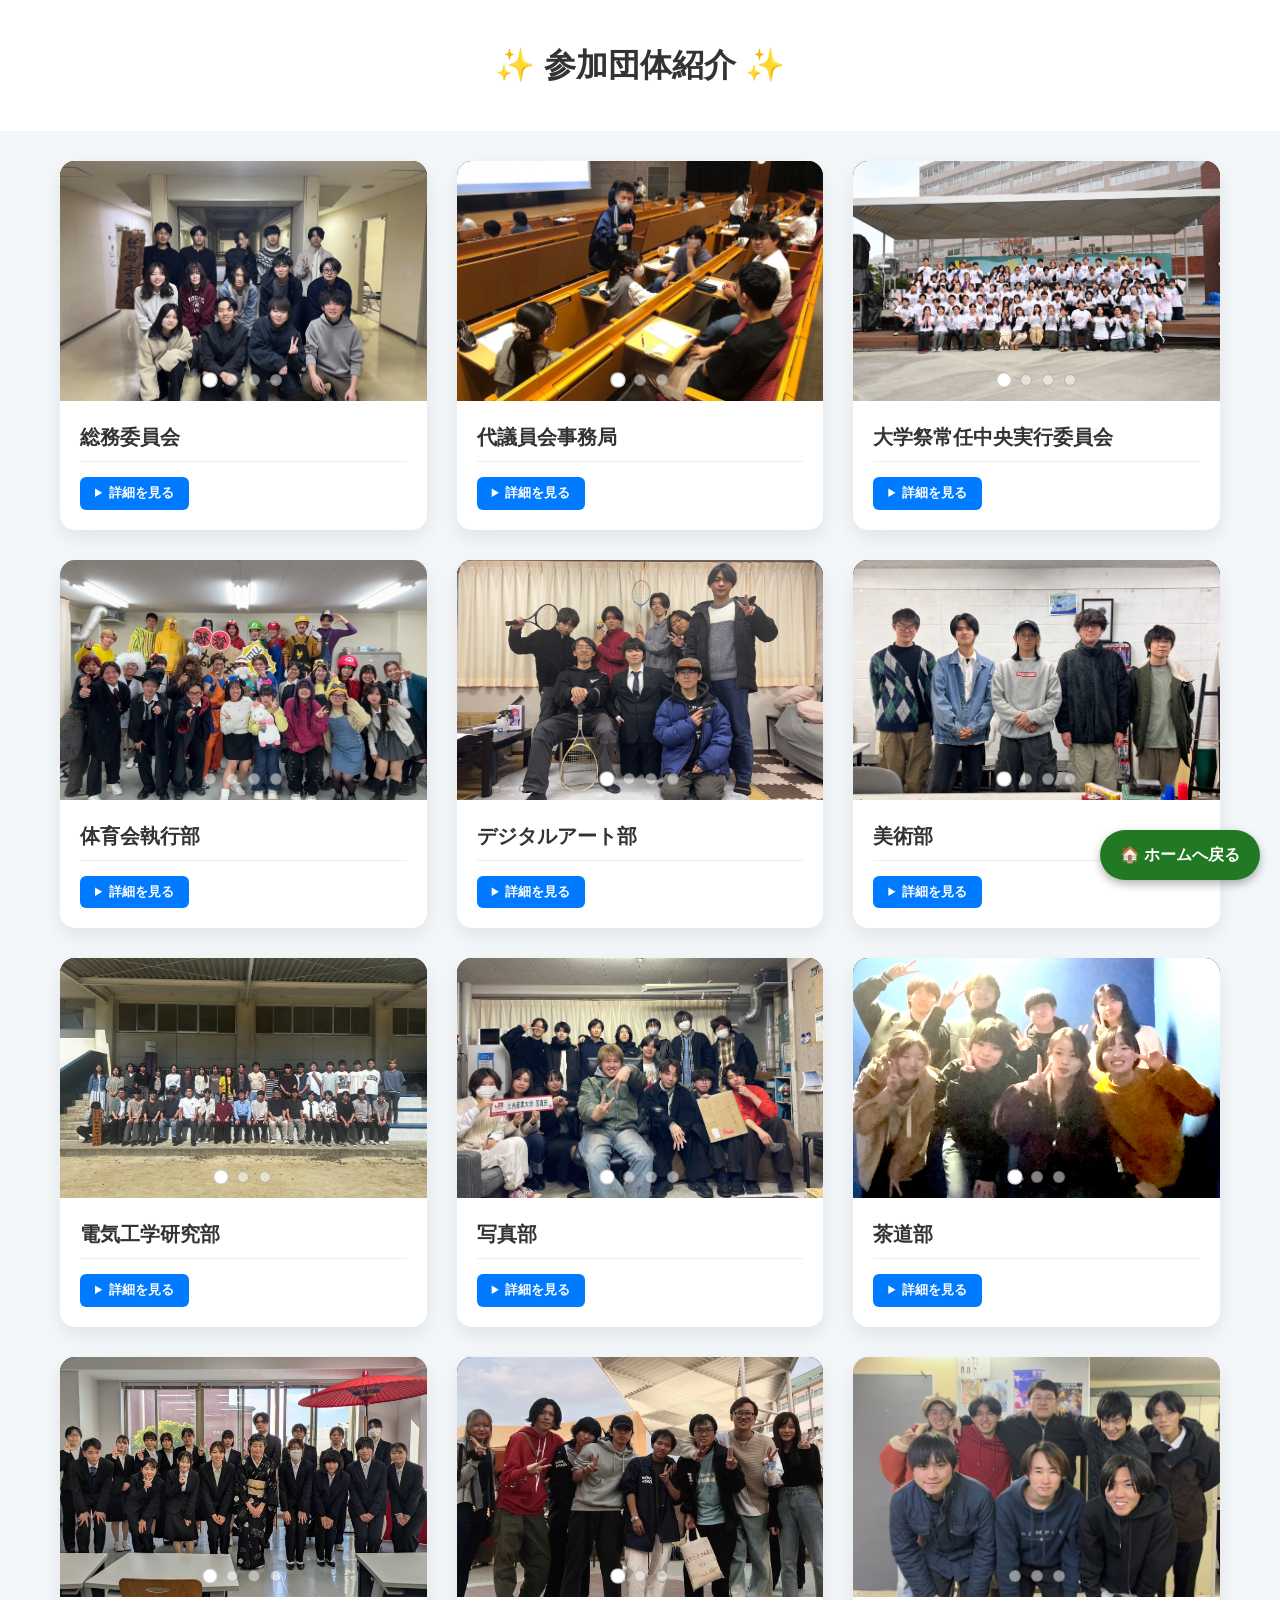
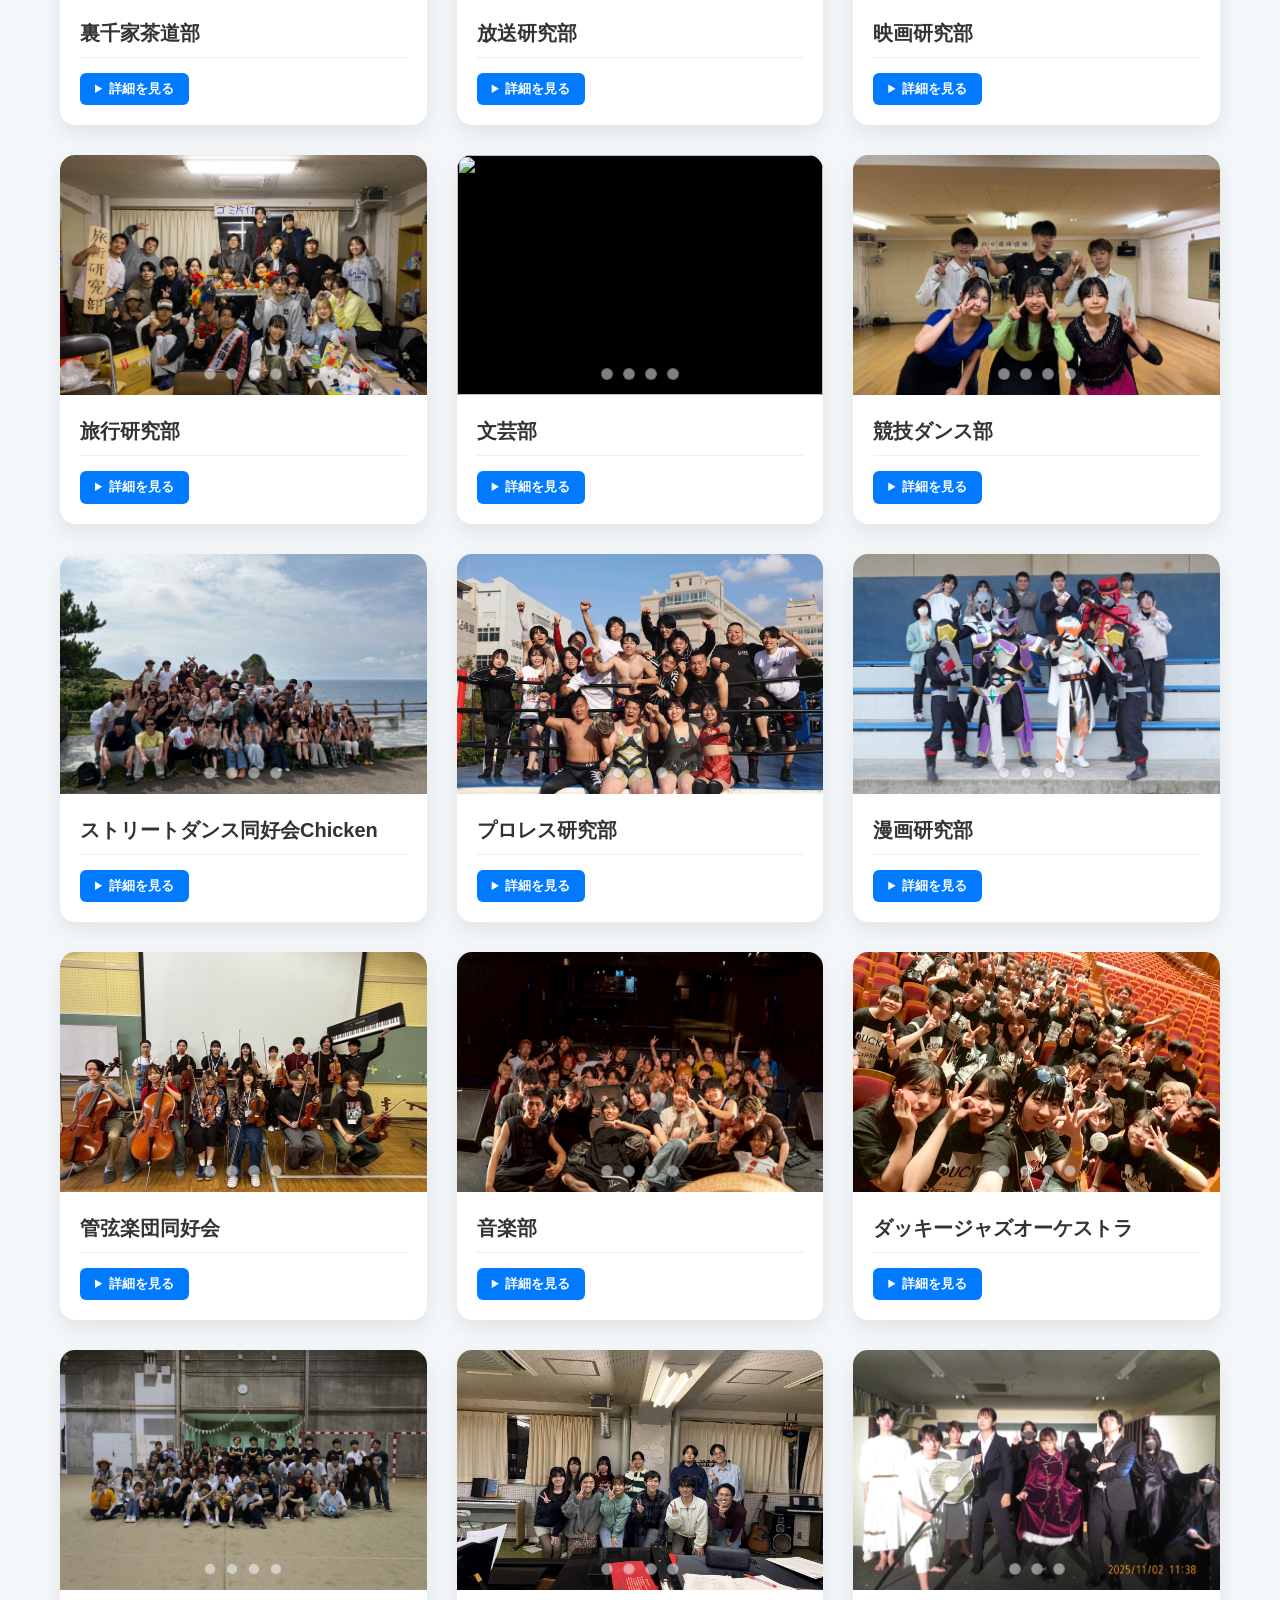
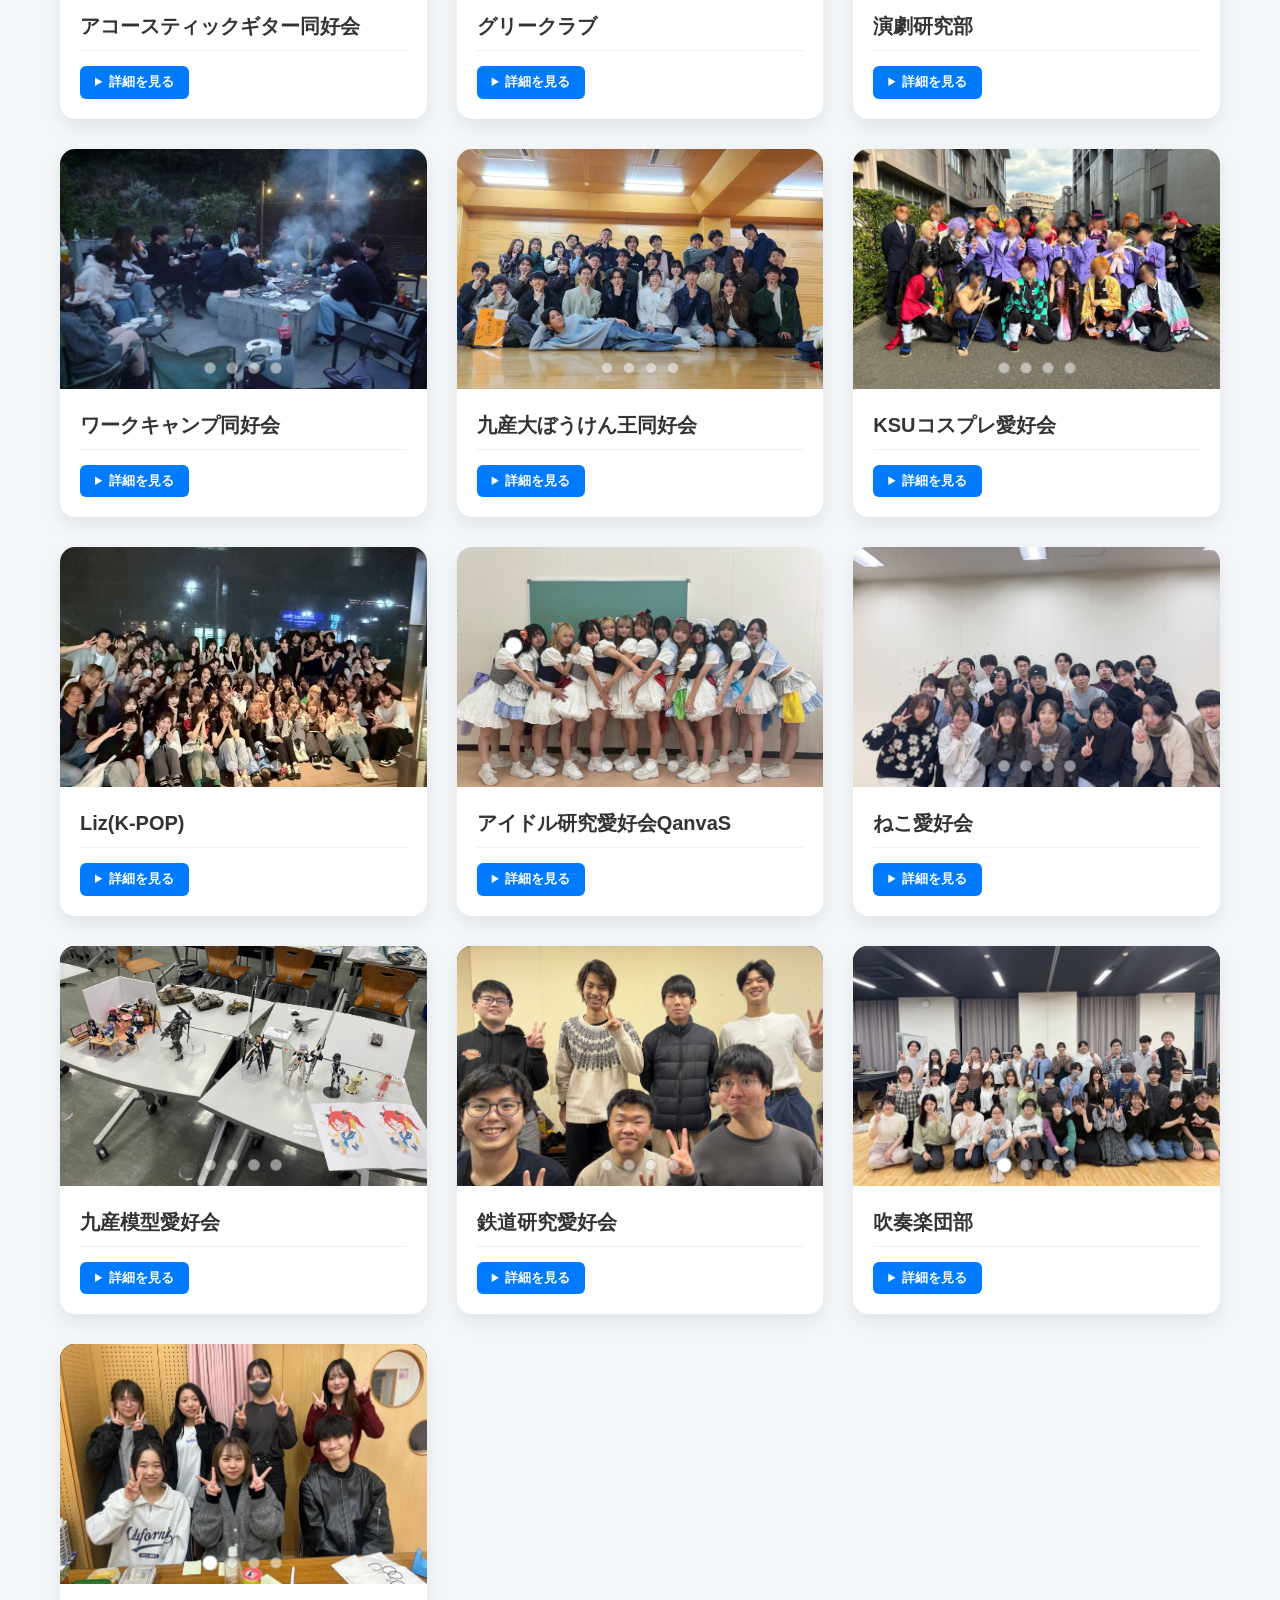
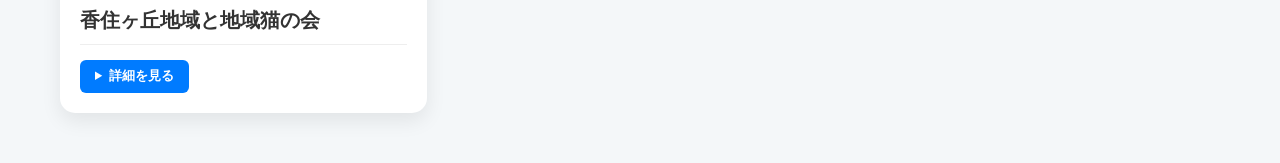
==== commit 3960d2a0: "Update circles.html" ====
--- a/circles.html
+++ b/circles.html
@@ -1239,6 +1239,42 @@
                          </details>
                      </div> </div> </article> 
 
+            <article class="circle-card">
+                <div class="circle-slider">
+                    <input type="radio" name="slider32" id="s33-1" checked>
+                    <input type="radio" name="slider32" id="s33-2">
+                    <input type="radio" name="slider32" id="s33-3">
+                    <input type="radio" name="slider32" id="s33-4">
+                    <div class="slides">
+                        <img src="香住ケ丘地域と地域猫の会/集合写真.jpg" alt="">
+                        <img src="香住ケ丘地域と地域猫の会/活動写真.jpg" alt="">
+                        <img src="香住ケ丘地域と地域猫の会/活動写真２.jpg" alt="2">
+                        <img src="香住ケ丘地域と地域猫の会/活動写真 3.jpg" alt="3">
+                    </div>
+                    <div class="controls">
+                        <label for="s33-1"></label>
+                        <label for="s33-2"></label>
+                        <label for="s33-3"></label>
+                        <label for="s33-4"></label>
+                    </div>
+                 </div>
+                    
+                 <div class="circle-content">
+                     <h3>香住ヶ丘地域と地域猫の会</h3>
+                     <div class="circle-meta">
+                         <details class="detail-container">
+                             <summary class="btn-detail">詳細を見る</summary>
+                             <div class="detail-content">
+                                 <div>📍 香住ヶ丘公民館</div>
+                                 <div>🕑 土曜日 11:00~ </div>
+                                 <div>👥 8</div>
+                                 <div>💬 私たち香住ヶ丘地域と地域猫の会は、香住わんにゃんの会の皆さんがされている譲渡会&フリーマーケットのお手伝い、定例会の参加を主な活動としています。</div>
+                                 <div>猫が好きな人、犬が好きな人、誰でも大歓迎です！まずは見学からでも構いません、ぜひ参加してみてください！</div>
+
+                             </div>
+                         </details>
+                     </div> </div> </article>
+
 
         </div>
     </main>
--- a/circles.css
+++ b/circles.css
@@ -73,4 +73,27 @@
 .circle-content p { font-size: 0.9rem; color: #666; height: 3em; overflow: hidden; }
 .circle-meta { display: flex; justify-content: space-between; align-items: center; border-top: 1px solid #eee; padding-top: 15px; }
 .circle-meta span { font-size: 0.8rem; color: #e67e22; font-weight: bold; }
-.btn-detail { background: #007bff; color: #fff; padding: 6px 15px; border-radius: 6px; text-decoration: none; font-size: 0.8rem; font-weight: bold; }+.btn-detail { background: #007bff; color: #fff; padding: 6px 15px; border-radius: 6px; text-decoration: none; font-size: 0.8rem; font-weight: bold; }
+
+/* 右下固定ボタン */
+.back-home-button {
+    position: fixed;
+    bottom: 20px;
+    right: 20px;
+    background-color: #227924; /* 学祭の緑 */
+    color: white;
+    padding: 12px 20px;
+    border-radius: 50px;
+    text-decoration: none;
+    font-weight: bold;
+    font-family: sans-serif; /* 読みやすいゴシック体 */
+    box-shadow: 0 4px 10px rgba(0,0,0,0.3);
+    z-index: 1000;
+    transition: 0.3s;
+}
+
+.back-home-button:hover {
+    background-color: #c3d825; /* ホバーで明るい緑に */
+    color: #227924;
+    transform: translateY(-3px);
+}
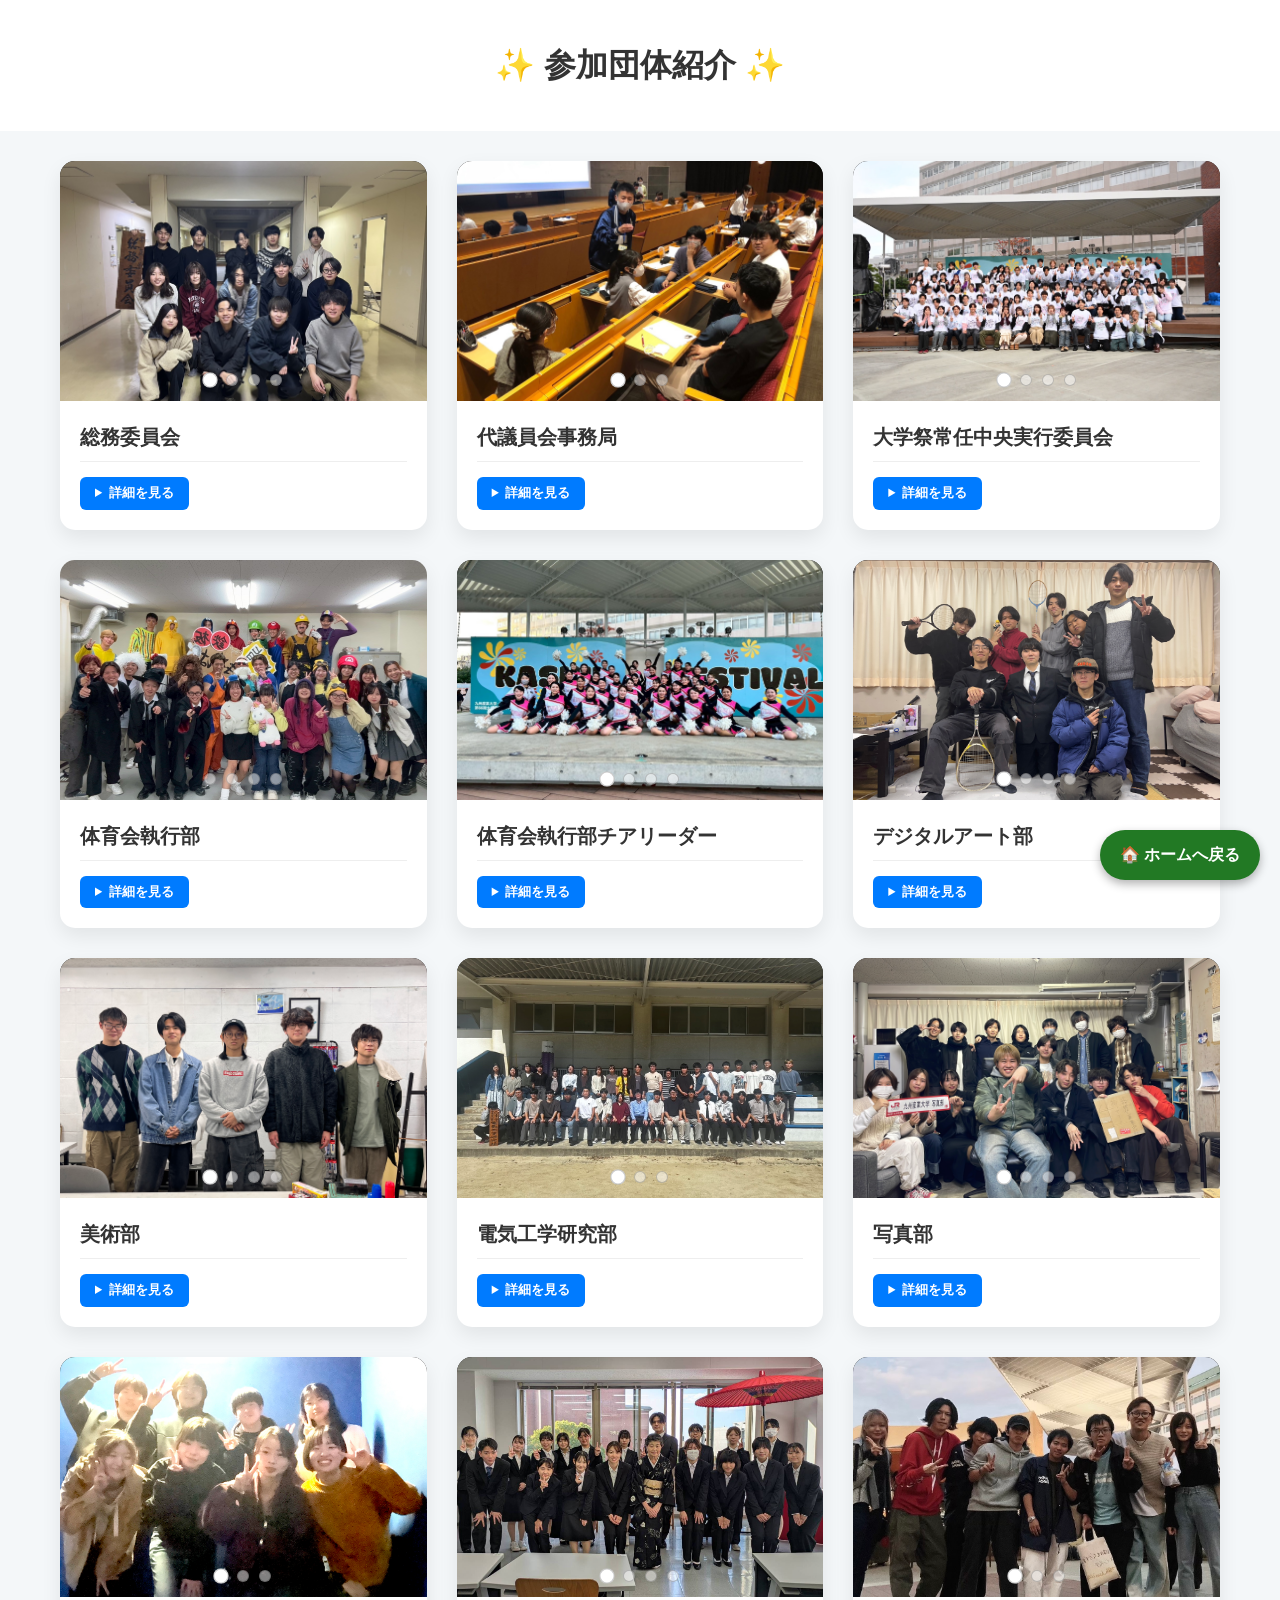
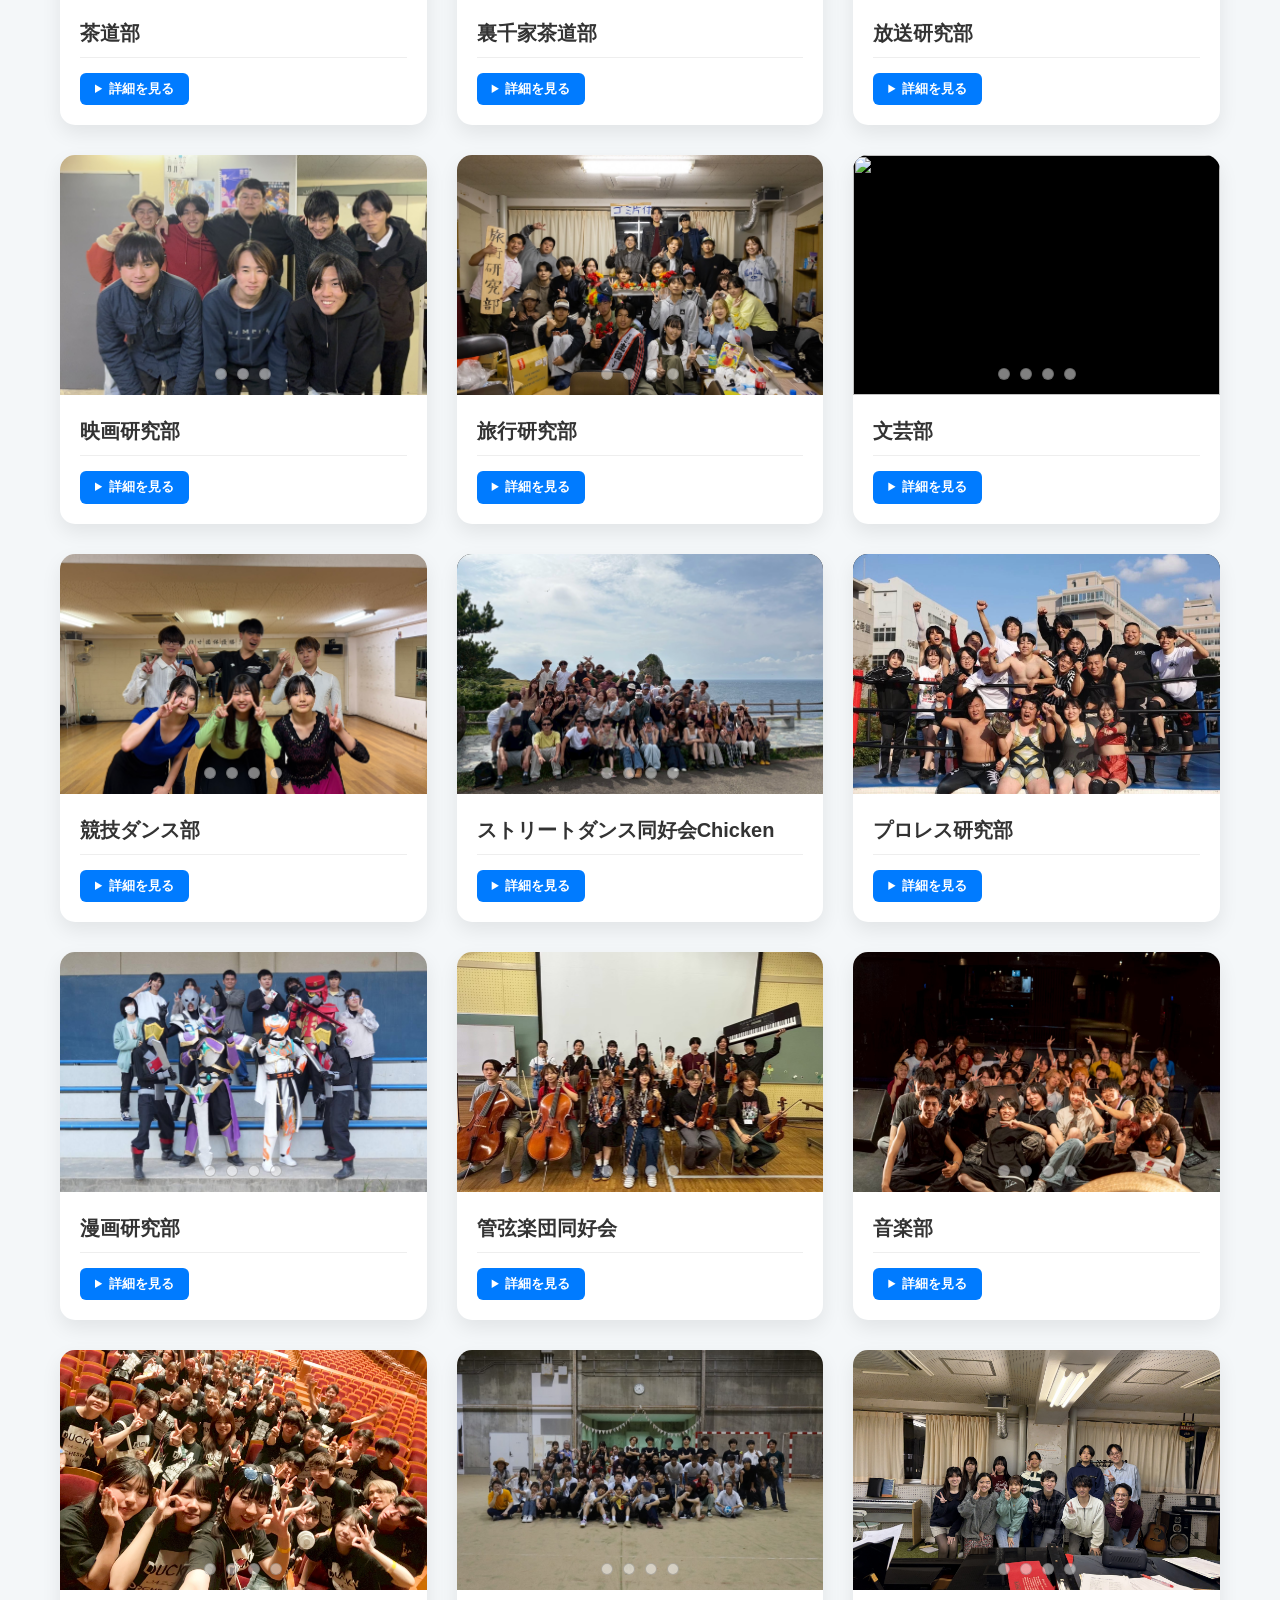
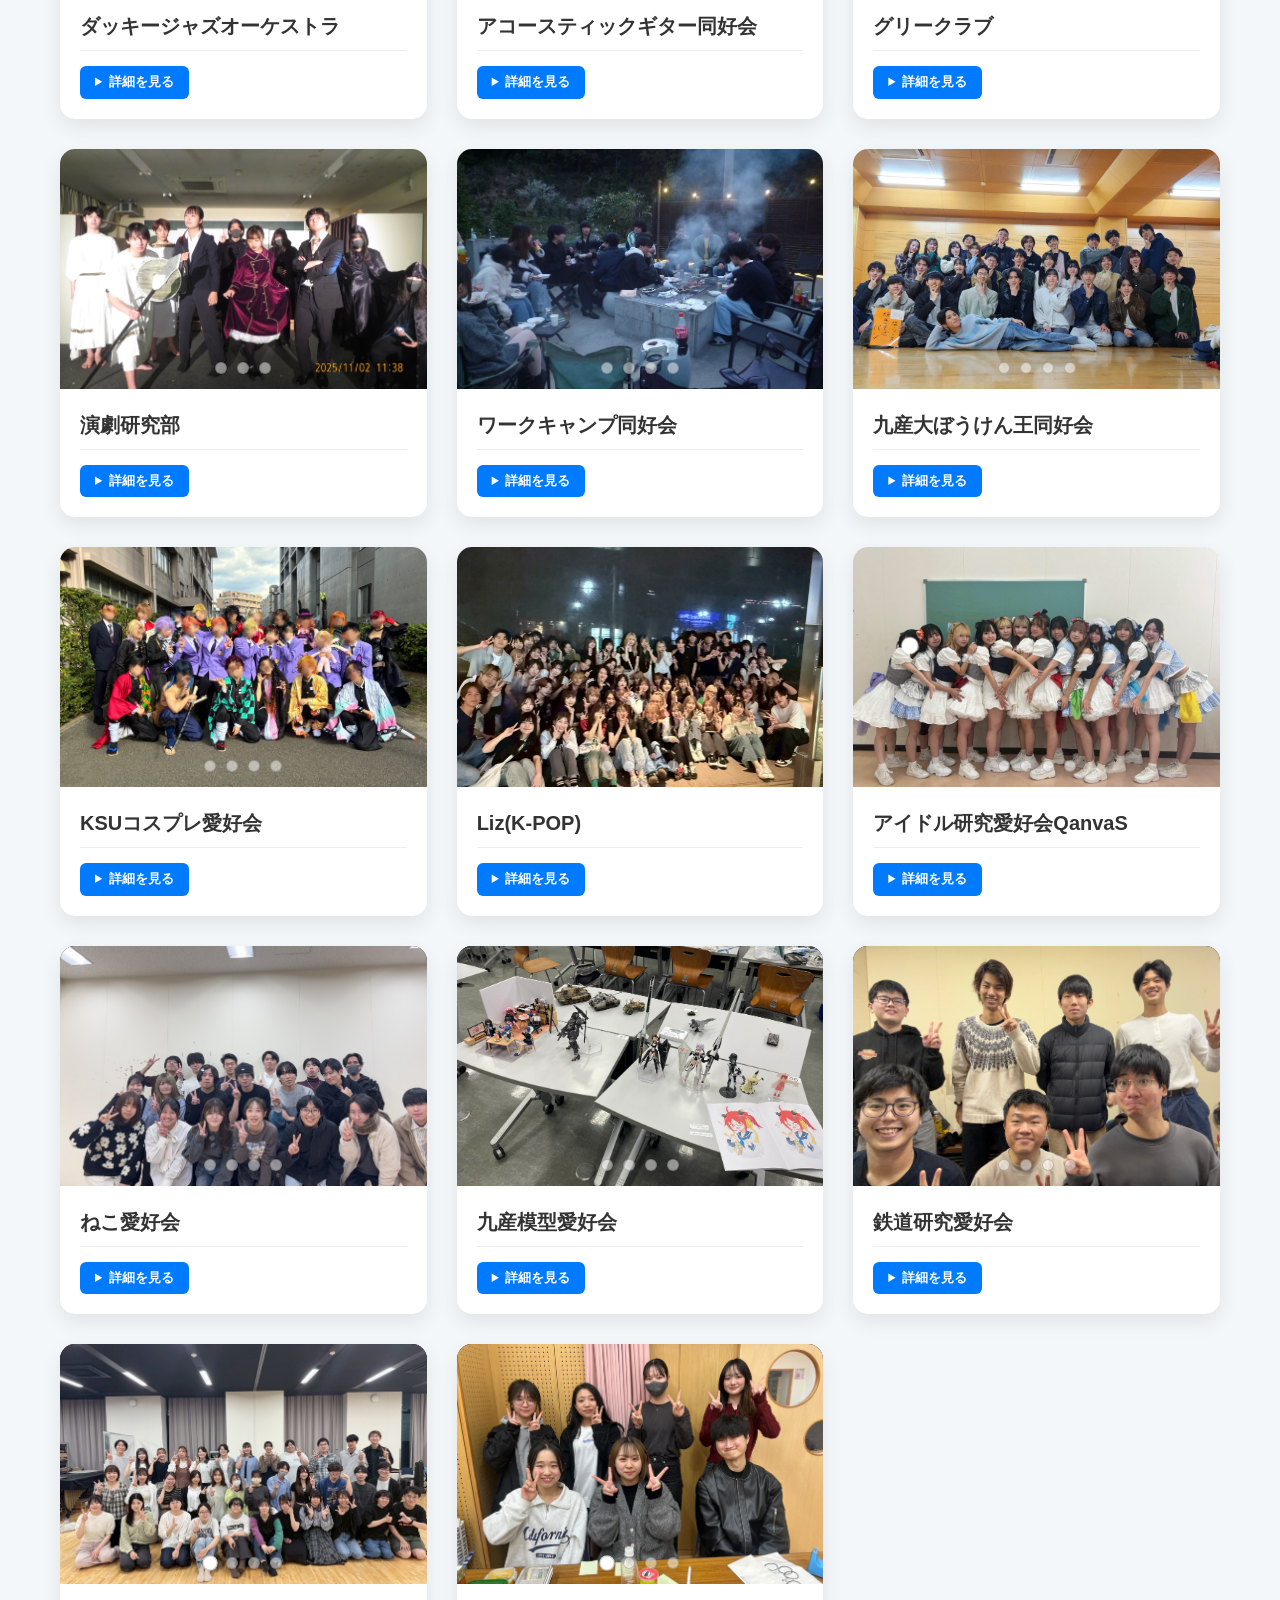
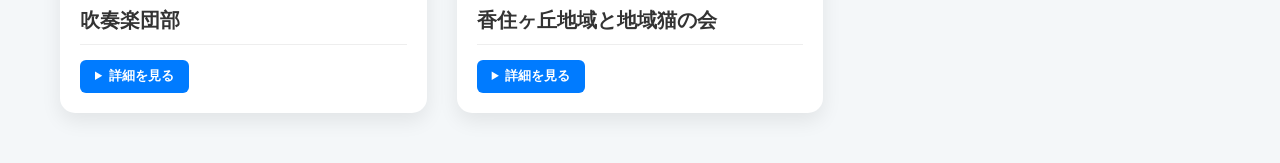
==== commit f040e91d: "Update circles.html" ====
--- a/circles.html
+++ b/circles.html
@@ -160,6 +160,41 @@
                                  <div>👥 35</div>
                                  <div>💬 新入生の皆さん、ご入学おめでとうございます！私達は体育会に関する部及び同好会がスムーズに活動を行えるように、大学とのパイプ役になって活動支援を行っております。</div>
                                  <div>また、私達が主催するソフトボール大会やスポーツ大会など、楽しい行事も盛りだくさんです！興味がある方は是非、部室まで遊びに来てください！お待ちしております！</div>
+                             </div>
+                         </details>
+                     </div> </div> </article>
+
+            <article class="circle-card">
+                <div class="circle-slider">
+                    <input type="radio" name="slider33" id="s33-1" checked>
+                    <input type="radio" name="slider33" id="s33-2">
+                    <input type="radio" name="slider33" id="s33-3">
+                    <input type="radio" name="slider33" id="s33-4">
+                    <div class="slides">
+                        <img src="体育会執行部チアリーダー/集合写真.jpeg" alt="">
+                        <img src="体育会執行部チアリーダー/活動写真.jpeg" alt="">
+                        <img src="体育会執行部チアリーダー/活動写真 (2).jpeg" alt="2">
+                        <img src="体育会執行部チアリーダー/活動写真 (3).jpeg" alt="3">
+                    </div>
+                    <div class="controls">
+                        <label for="s33-1"></label>
+                        <label for="s33-2"></label>
+                        <label for="s33-3"></label>
+                        <label for="s33-4"></label>
+                    </div>
+                 </div>
+                    
+                 <div class="circle-content">
+                     <h3>体育会執行部チアリーダー</h3>
+                     <div class="circle-meta">
+                         <details class="detail-container">
+                             <summary class="btn-detail">詳細を見る</summary>
+                             <div class="detail-content">
+                                 <div>📍 大楠アリーナ2020 1階多目的室1.2</div>
+                                 <div>🕑 火・水 18：00〜20：00 </div>
+                                 <div>👥 29</div>
+                                 <div>💬 新入生の皆さん、ご入学おめでとうございます！私たちチアリーダーは29人で経験の有無、学年問わず仲良く楽しく活動しています！硬式野球部を中心に部活動の応援、また大学内外の様々なイベントにも参加しています。「ダンスが好き」「野球が好き」など興味がある方は見学や体験も可能のため、是非一度お越しください！私たちと一緒に九産大をさらに盛り上げましょう！</div>
+                                 <div>皆さんの入部を部員一同、心よりお待ちしております。</div>
                              </div>
                          </details>
                      </div> </div> </article>
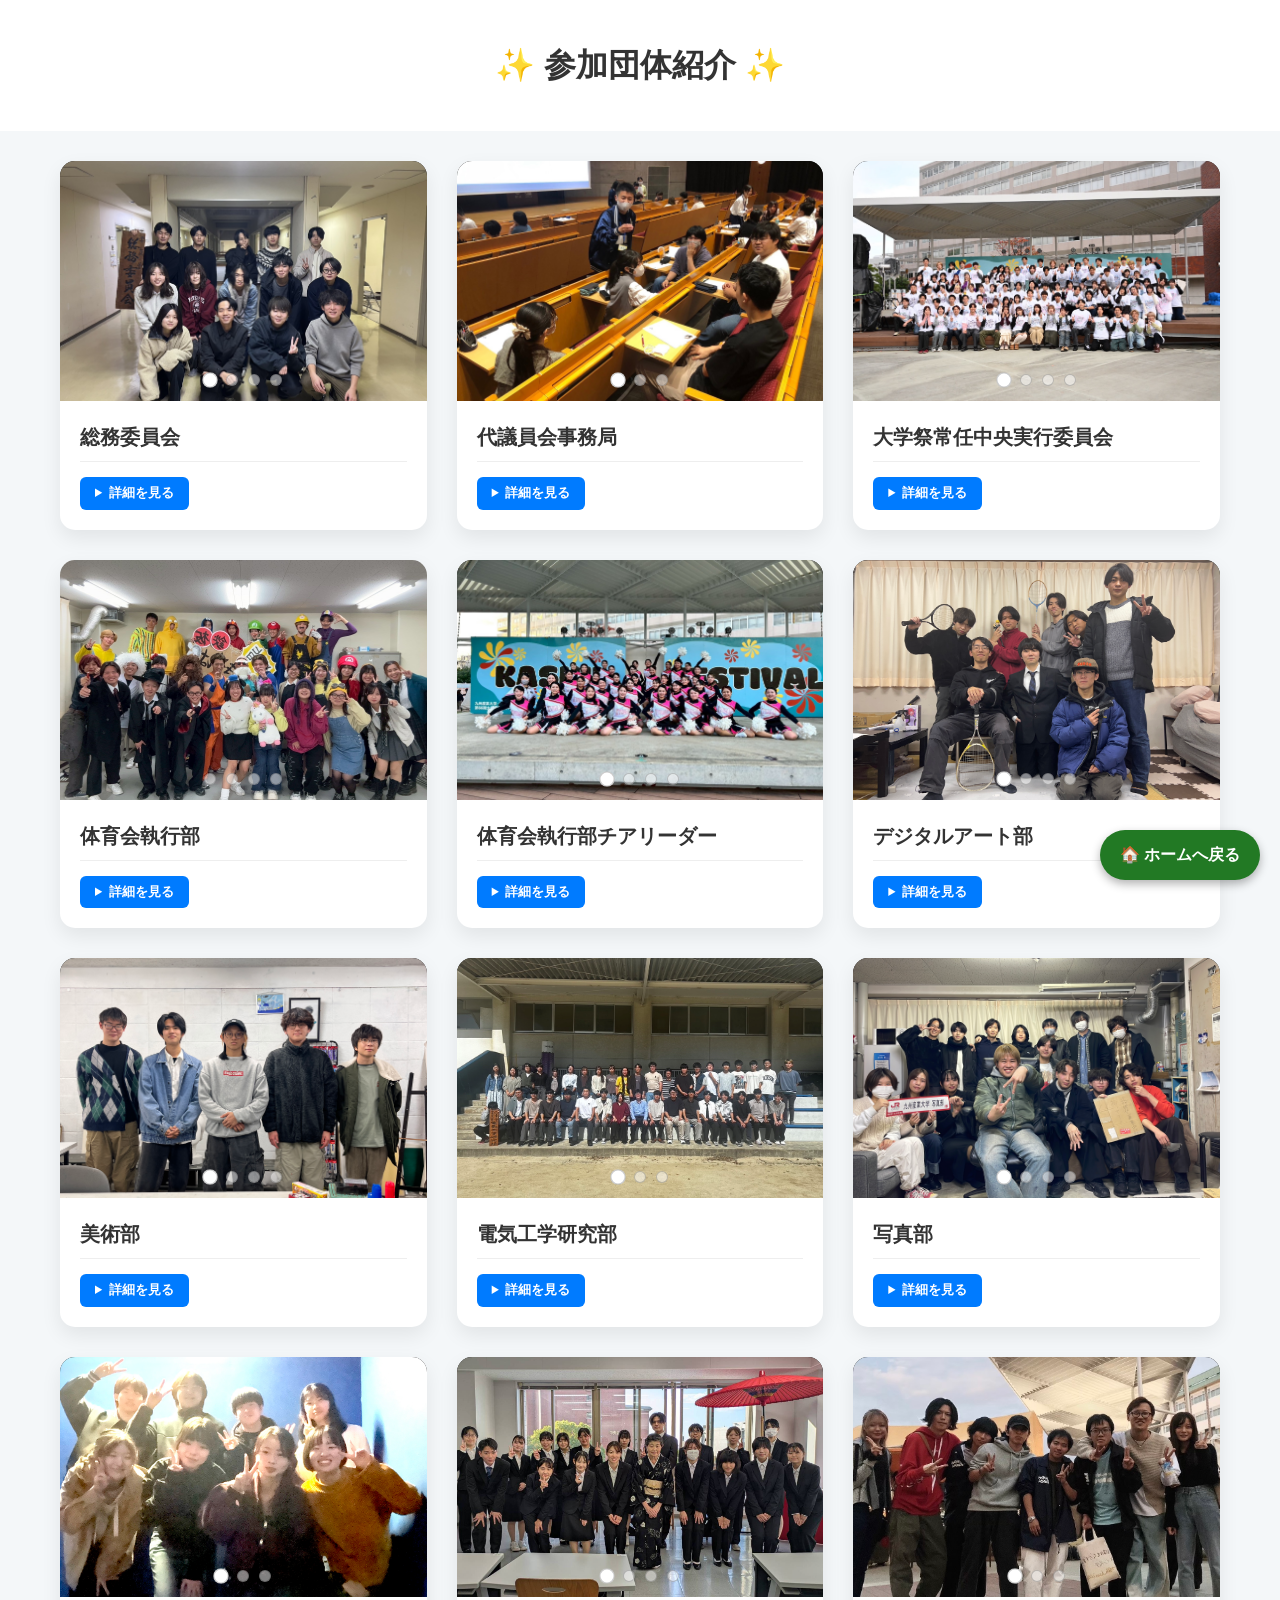
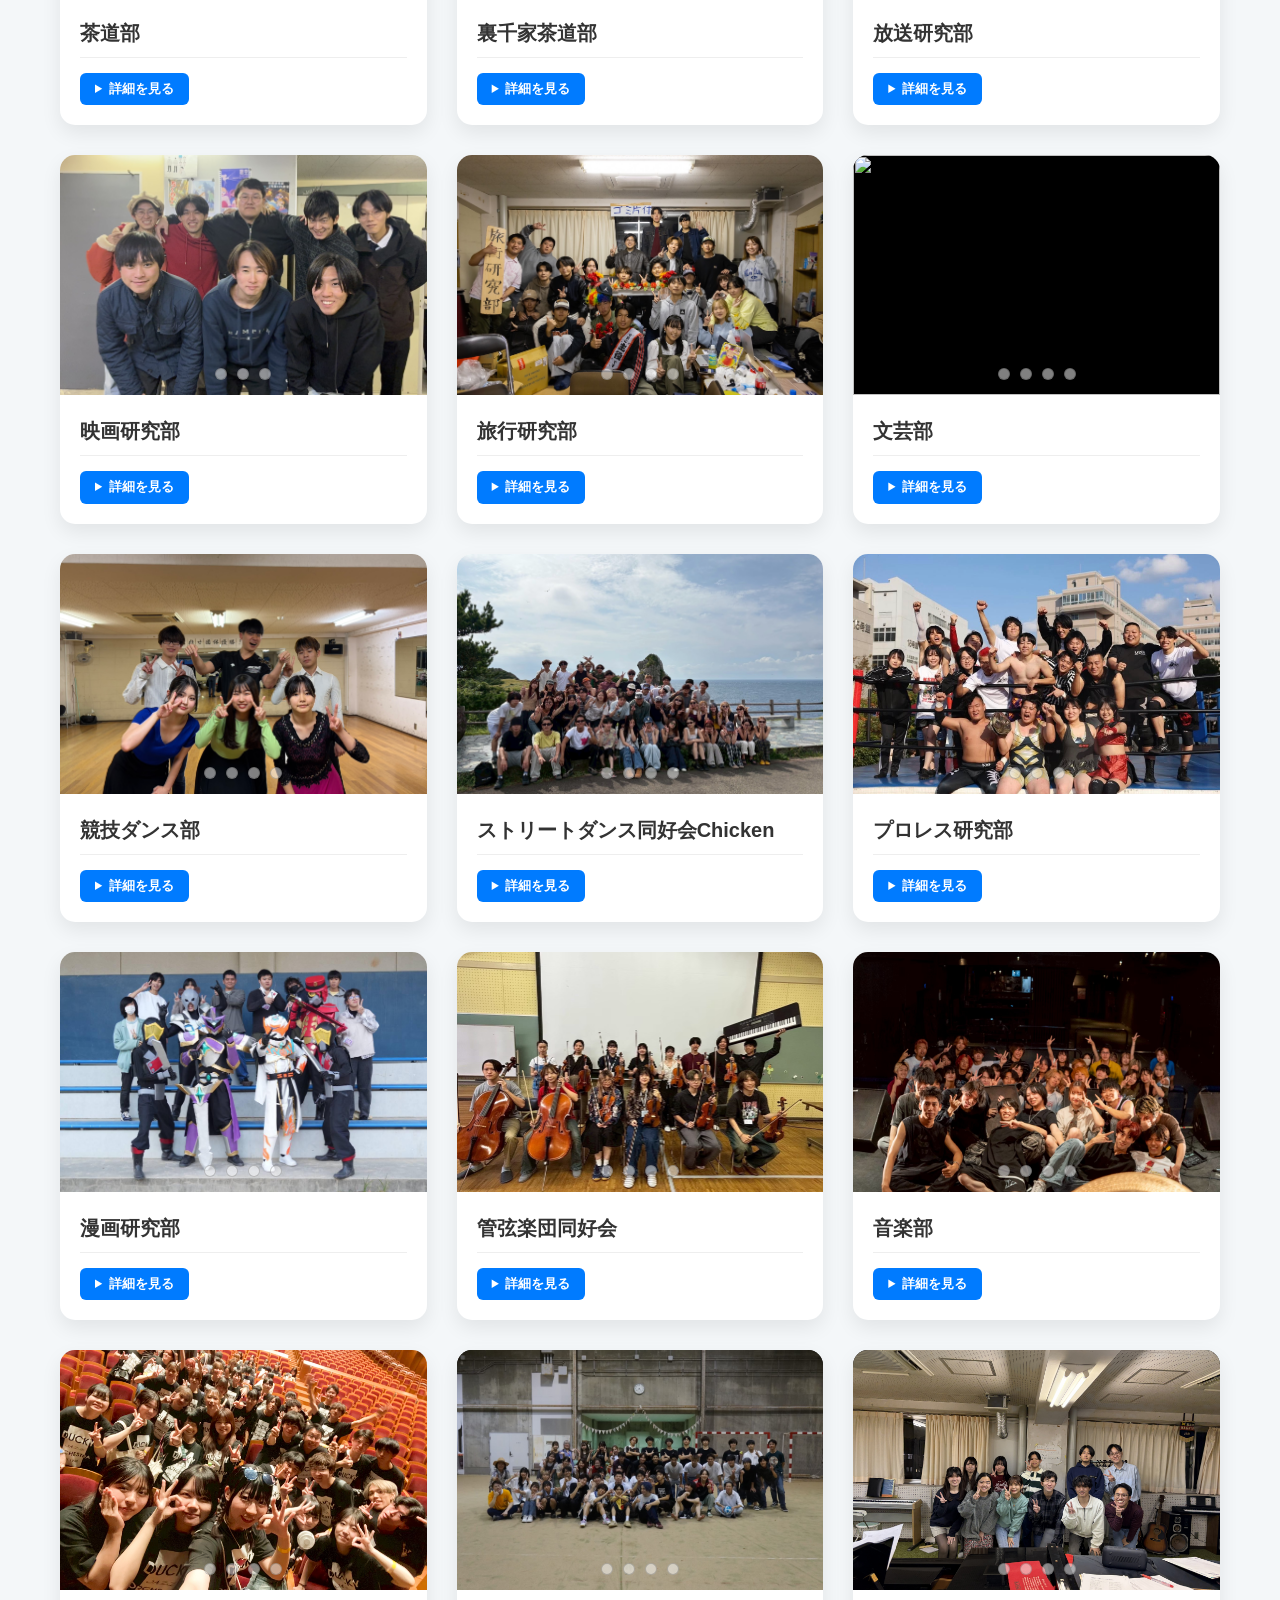
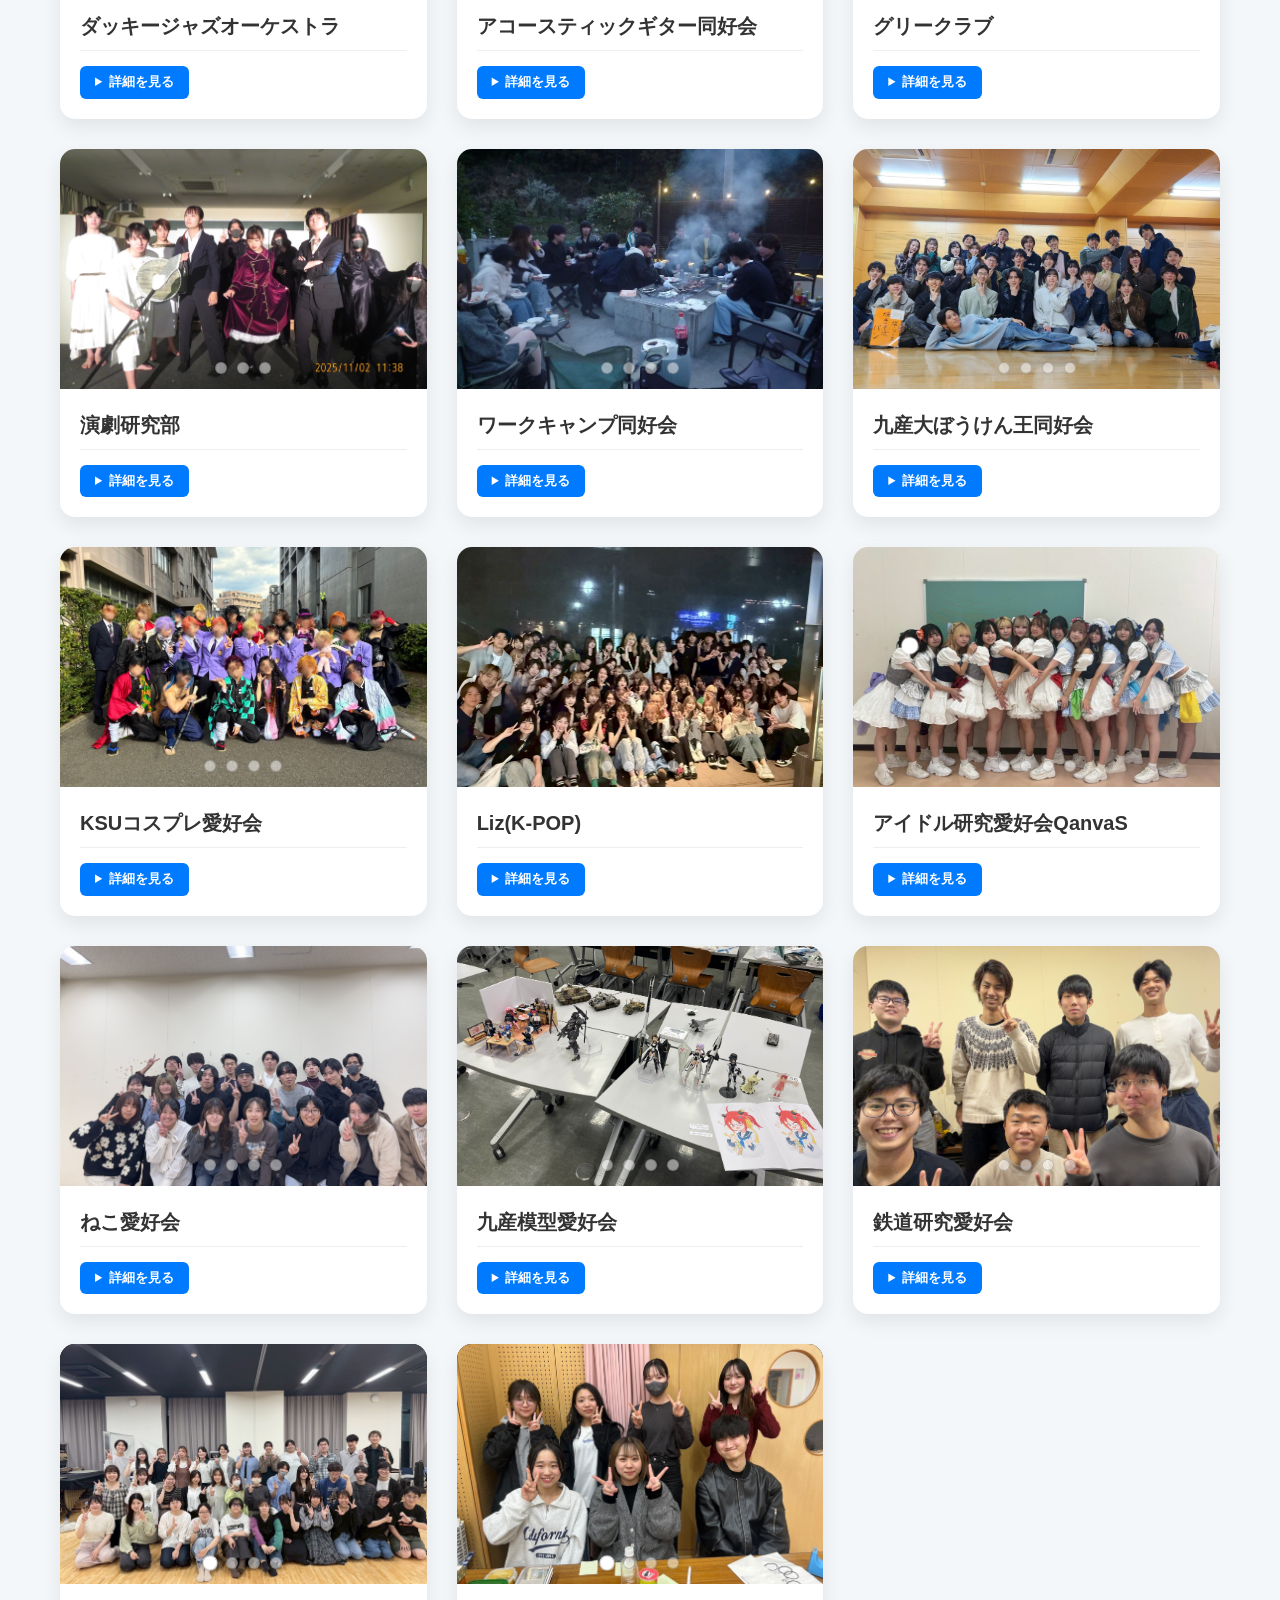
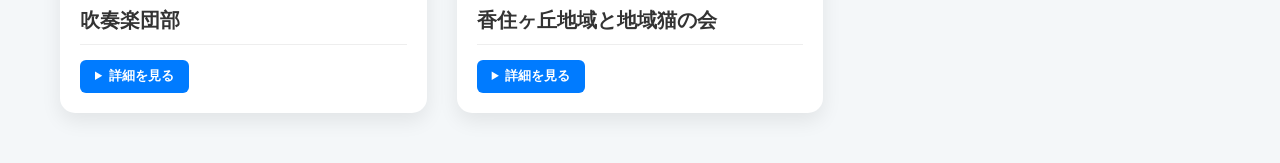
==== commit 77f4e822: "Update circles.html" ====
--- a/circles.html
+++ b/circles.html
@@ -173,8 +173,8 @@
                     <div class="slides">
                         <img src="体育会執行部チアリーダー/集合写真.jpeg" alt="">
                         <img src="体育会執行部チアリーダー/活動写真.jpeg" alt="">
-                        <img src="体育会執行部チアリーダー/活動写真 (2).jpeg" alt="2">
-                        <img src="体育会執行部チアリーダー/活動写真 (3).jpeg" alt="3">
+                        <img src="体育会執行部チアリーダー/活動写真（2）.jpeg" alt="">
+                        <img src="体育会執行部チアリーダー/活動写真（3）.jpeg" alt="3">
                     </div>
                     <div class="controls">
                         <label for="s33-1"></label>
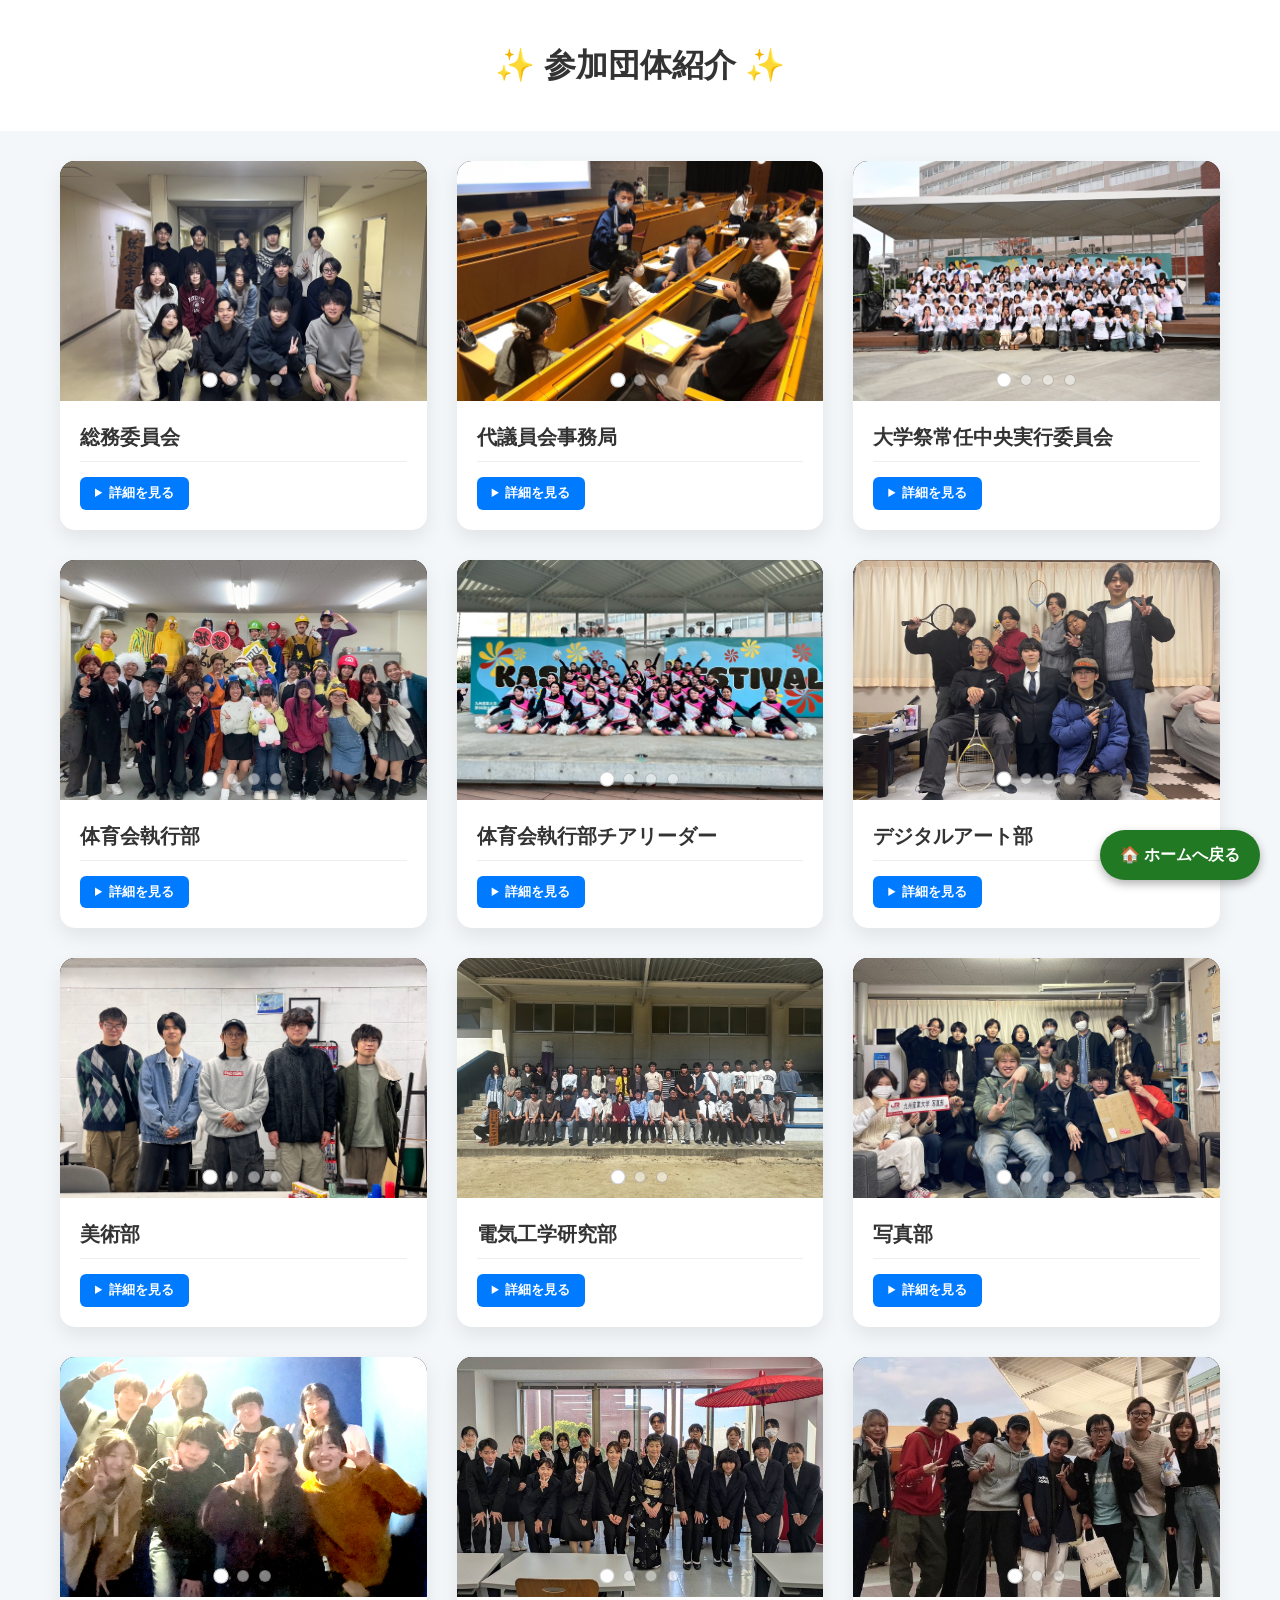
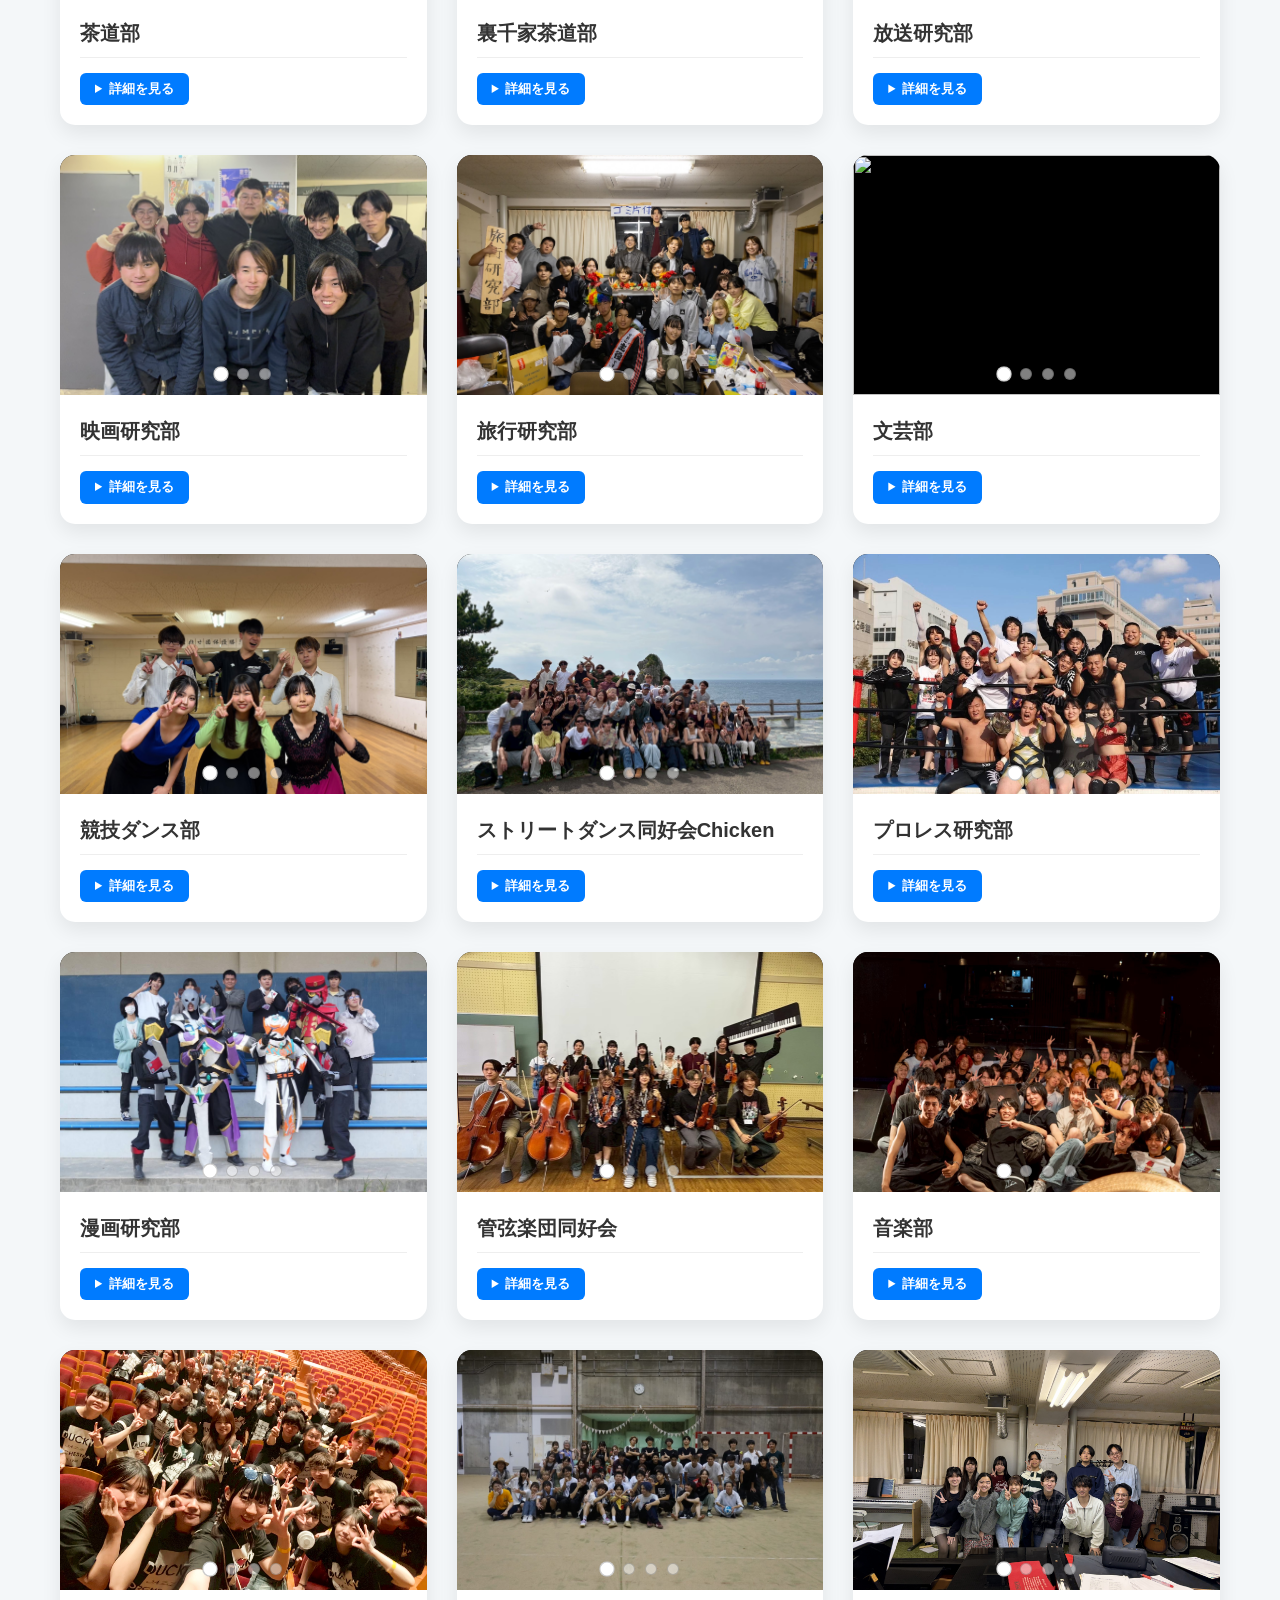
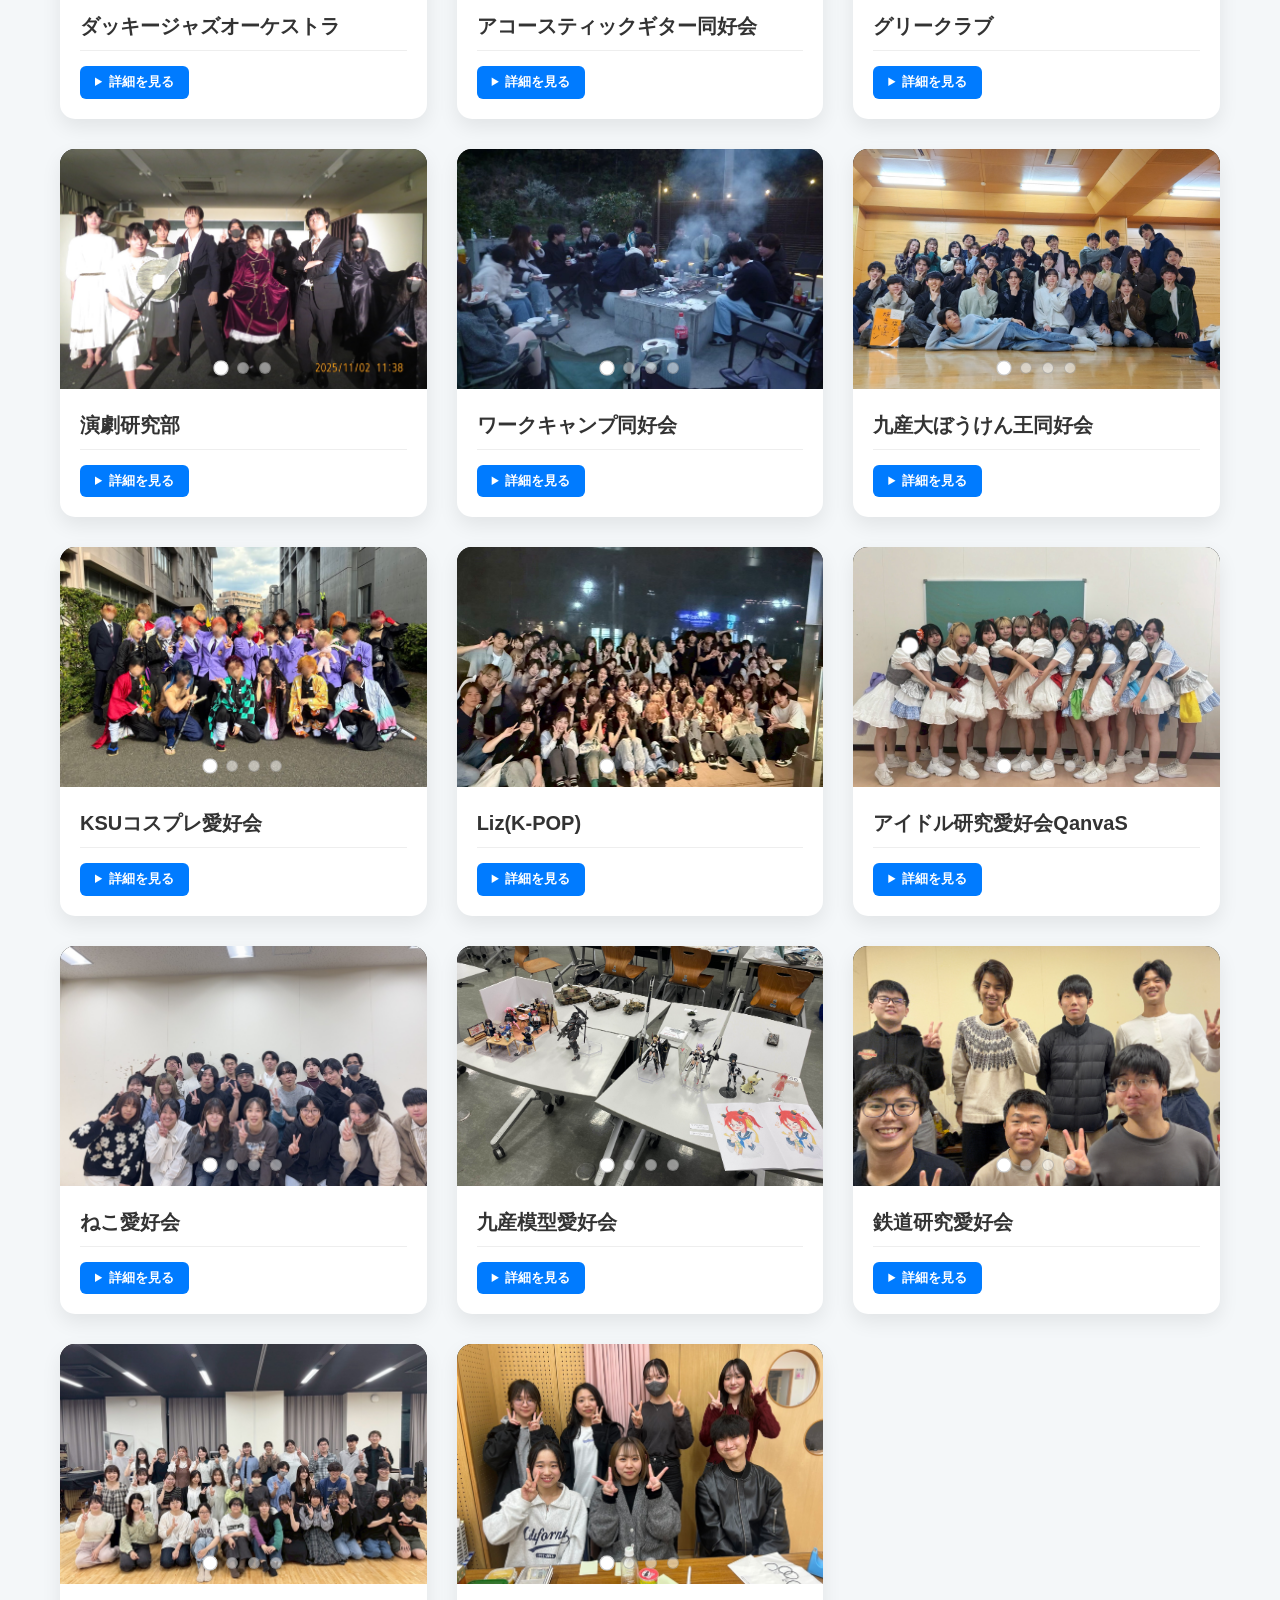
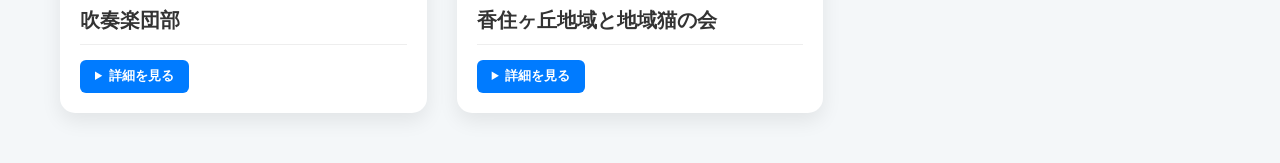
==== commit 74ecc965: "Update circles.html" ====
--- a/circles.html
+++ b/circles.html
@@ -43,21 +43,22 @@
                  </div>
                     
                  <div class="circle-content">
-                     <h3>総務委員会</h3>
-                     <div class="circle-meta">
-                         <details class="detail-container">
-                             <summary class="btn-detail">詳細を見る</summary>
-                             <div class="detail-content">
-                                 <div>📍 中央会館 7階 部室</div>
-                                 <div>🕑 月・水・金 17：40〜20：00</div>
-                                 <div>👥 14</div>
-                                 <div>💬 私たち学友会総務委員会は九州産業大学内外において様々な企画の運営を行っています。</div>
-                                 <div>学内では、新入生歓迎行事のような企画運営や任意団体の活動支援を行っています。</div>
-                                 <div>学外では、福岡県献血推進協議会に所属し、県内の大学と情報を共有しています。</div>
-                                 <div>「イベントの企画運営に携わってみたい」「大学内外を問わず、学生との交流する機会が欲しい」という方々は、ぜひ総務部室へ足をお運びください！皆さんの入部をお待ちしております！</div>
-                             </div>
-                         </details>
-                     </div> </div> </article>
+                    <h3>総務委員会</h3>
+                    <div class="circle-meta">
+                        <details class="detail-container">
+                            <summary class="btn-detail">詳細を見る</summary>
+                            <div class="detail-content">
+                              <div>📍 中央会館 7階 部室</div>
+                              <div>🕑 月・水・金 17：40〜20：00</div>
+                              <div>👥 14</div>
+                              <div>💬 私たち学友会総務委員会は九州産業大学内外において様々な企画の運営を行っています。</div>
+                              <div>学内では、新入生歓迎行事のような企画運営や任意団体の活動支援を行っています。</div>
+                              <div>学外では、福岡県献血推進協議会に所属し、県内の大学と情報を共有しています。</div>                                <div>「イベントの企画運営に携わってみたい」「大学内外を問わず、学生との交流する機会が欲しい」という方々は、ぜひ総務部室へ足をお運びください！皆さんの入部をお待ちしております！</div>
+                            </div>
+                        </details>
+                    </div>
+                </div>
+            </article>
                      
             <article class="circle-card">
                 <div class="circle-slider">
@@ -74,23 +75,24 @@
                         <label for="s30-2"></label>
                         <label for="s30-3"></label>
                     </div>
-                 </div>
+                </div>
                     
-                 <div class="circle-content">
-                     <h3>代議員会事務局</h3>
-                     <div class="circle-meta">
-                         <details class="detail-container">
-                             <summary class="btn-detail">詳細を見る</summary>
-                             <div class="detail-content">
-                                 <div>📍 中央会館 8階 部室</div>
-                                 <div>🕑 月・水・金 18：00〜20：00</div>
-                                 <div>👥 16</div>
-                                 <div>💬 新入生の皆さんご入学おめでとうございます。私たちは、年に一度開催される学友会定期総会の企画運営を行っております。</div>
-                                 <div>他にも研修会や懇親会など最初から企画運営を行うことが多く、大学生活がより一層充実したものになると思います！興味のある方はお気軽に代議員会事務局へお立ち寄りください！</div>
-
-                             </div>
-                         </details>
-                     </div> </div> </article>
+                <div class="circle-content">
+                    <h3>代議員会事務局</h3>
+                    <div class="circle-meta">
+                        <details class="detail-container">
+                            <summary class="btn-detail">詳細を見る</summary>
+                            <div class="detail-content">
+                                <div>📍 中央会館 8階 部室</div>
+                                <div>🕑 月・水・金 18：00〜20：00</div>
+                                <div>👥 16</div>
+                                <div>💬 新入生の皆さんご入学おめでとうございます。私たちは、年に一度開催される学友会定期総会の企画運営を行っております。</div>
+                                <div>他にも研修会や懇親会など最初から企画運営を行うことが多く、大学生活がより一層充実したものになると思います！興味のある方はお気軽に代議員会事務局へお立ち寄りください！</div>
+                            </div>
+                        </details>
+                    </div>
+                </div>
+            </article>
                      
             <article class="circle-card">
                 <div class="circle-slider">
@@ -110,24 +112,25 @@
                         <label for="s31-3"></label>
                         <label for="s31-4"></label>
                     </div>
-                 </div>
+                </div>
                     
-                 <div class="circle-content">
-                     <h3>大学祭常任中央実行委員会</h3>
-                     <div class="circle-meta">
-                         <details class="detail-container">
-                             <summary class="btn-detail">詳細を見る</summary>
-                             <div class="detail-content">
-                                 <div>📍 学友会棟 A棟 1階 部室</div>
-                                 <div>🕑 前期 月・水・金 18：00〜20：00</div>
-                                 <div>&nbsp;&nbsp;&nbsp;&nbsp;後期 月〜金 18：00～21：00</div>
-                                 <div>👥 75</div>
-                                 <div>💬 大学祭常任中央実行委員会は、11月の香椎祭を本気で創り上げる集団です。7部門（ステージ企画、出版、情報宣伝、デザイン、展示、模擬店）が力を合わせ、大学全体を巻き込む”最高の祭”をつくります。</div>
-                                 <div>先輩とも深く関われて、成長できる環境も抜群。熱い仲間と一緒に香椎祭を動かしてみませんか？見学待ってます！</div>
-
-                             </div>
-                         </details>
-                     </div> </div> </article>
+                <div class="circle-content">
+                   <h3>大学祭常任中央実行委員会</h3>
+                   <div class="circle-meta">
+                        <details class="detail-container">
+                            <summary class="btn-detail">詳細を見る</summary>
+                            <div class="detail-content">
+                                <div>📍 学友会棟 A棟 1階 部室</div>
+                                <div>🕑 前期 月・水・金 18：00〜20：00</div>
+                                <div>&nbsp;&nbsp;&nbsp;&nbsp;後期 月〜金 18：00～21：00</div>
+                                <div>👥 75</div>
+                                <div>💬 大学祭常任中央実行委員会は、11月の香椎祭を本気で創り上げる集団です。7部門（ステージ企画、出版、情報宣伝、デザイン、展示、模擬店）が力を合わせ、大学全体を巻き込む”最高の祭”をつくります。</div>
+                                <div>先輩とも深く関われて、成長できる環境も抜群。熱い仲間と一緒に香椎祭を動かしてみませんか？見学待ってます！</div>
+                            </div>
+                        </details>
+                    </div>
+                </div>
+            </article>
                      
             <article class="circle-card">
                 <div class="circle-slider">
@@ -147,22 +150,24 @@
                         <label for="s32-3"></label>
                         <label for="s32-4"></label>
                     </div>
-                 </div>
+                </div>
                     
-                 <div class="circle-content">
-                     <h3>体育会執行部</h3>
-                     <div class="circle-meta">
-                         <details class="detail-container">
-                             <summary class="btn-detail">詳細を見る</summary>
-                             <div class="detail-content">
-                                 <div>📍 学友会棟 B棟 1階 部室</div>
-                                 <div>🕑 月・水・金 18：00〜20：00 </div>
-                                 <div>👥 35</div>
-                                 <div>💬 新入生の皆さん、ご入学おめでとうございます！私達は体育会に関する部及び同好会がスムーズに活動を行えるように、大学とのパイプ役になって活動支援を行っております。</div>
-                                 <div>また、私達が主催するソフトボール大会やスポーツ大会など、楽しい行事も盛りだくさんです！興味がある方は是非、部室まで遊びに来てください！お待ちしております！</div>
-                             </div>
-                         </details>
-                     </div> </div> </article>
+                <div class="circle-content">
+                    <h3>体育会執行部</h3>
+                    <div class="circle-meta">
+                        <details class="detail-container">
+                            <summary class="btn-detail">詳細を見る</summary>
+                            <div class="detail-content">
+                                <div>📍 学友会棟 B棟 1階 部室</div>
+                                <div>🕑 月・水・金 18：00〜20：00 </div>
+                                <div>👥 35</div>
+                                <div>💬 新入生の皆さん、ご入学おめでとうございます！私達は体育会に関する部及び同好会がスムーズに活動を行えるように、大学とのパイプ役になって活動支援を行っております。</div>
+                                <div>また、私達が主催するソフトボール大会やスポーツ大会など、楽しい行事も盛りだくさんです！興味がある方は是非、部室まで遊びに来てください！お待ちしております！</div>
+                            </div>
+                        </details>
+                    </div>
+                </div>
+            </article>
 
             <article class="circle-card">
                 <div class="circle-slider">
@@ -182,22 +187,24 @@
                         <label for="s33-3"></label>
                         <label for="s33-4"></label>
                     </div>
-                 </div>
+                </div>
                     
-                 <div class="circle-content">
-                     <h3>体育会執行部チアリーダー</h3>
-                     <div class="circle-meta">
-                         <details class="detail-container">
-                             <summary class="btn-detail">詳細を見る</summary>
-                             <div class="detail-content">
-                                 <div>📍 大楠アリーナ2020 1階多目的室1.2</div>
-                                 <div>🕑 火・水 18：00〜20：00 </div>
-                                 <div>👥 29</div>
-                                 <div>💬 新入生の皆さん、ご入学おめでとうございます！私たちチアリーダーは29人で経験の有無、学年問わず仲良く楽しく活動しています！硬式野球部を中心に部活動の応援、また大学内外の様々なイベントにも参加しています。「ダンスが好き」「野球が好き」など興味がある方は見学や体験も可能のため、是非一度お越しください！私たちと一緒に九産大をさらに盛り上げましょう！</div>
-                                 <div>皆さんの入部を部員一同、心よりお待ちしております。</div>
-                             </div>
-                         </details>
-                     </div> </div> </article>
+                <div class="circle-content">
+                    <h3>体育会執行部チアリーダー</h3>
+                    <div class="circle-meta">
+                        <details class="detail-container">
+                            <summary class="btn-detail">詳細を見る</summary>
+                            <div class="detail-content">
+                                <div>📍 大楠アリーナ2020 1階多目的室1.2</div>
+                                <div>🕑 火・水 18：00〜20：00 </div>
+                                <div>👥 29</div>
+                                <div>💬 新入生の皆さん、ご入学おめでとうございます！私たちチアリーダーは29人で経験の有無、学年問わず仲良く楽しく活動しています！硬式野球部を中心に部活動の応援、また大学内外の様々なイベントにも参加しています。「ダンスが好き」「野球が好き」など興味がある方は見学や体験も可能のため、是非一度お越しください！私たちと一緒に九産大をさらに盛り上げましょう！</div>
+                                <div>皆さんの入部を部員一同、心よりお待ちしております。</div>
+                            </div>
+                        </details>
+                    </div>
+                </div>
+            </article>
 
             <article class="circle-card">
                 <div class="circle-slider">
@@ -219,19 +226,21 @@
                     </div>
                 </div>
                 
-                 <div class="circle-content">
-                     <h3>デジタルアート部</h3>
-                     <div class="circle-meta">
-                         <details class="detail-container">
-                             <summary class="btn-detail">詳細を見る</summary>
-                             <div class="detail-content">
-                                 <div>📍 学友棟 中央棟 4階 部室</div>
-                                 <div>🕑 月～日 9：00～21：00</div>
-                                 <div>👥 115</div>
-                                 <div>💬 ゆるく活動しているので、気軽に部室に遊びに来てください！</div>
-                             </div>
-                         </details>
-                     </div> </div> </article> 
+                <div class="circle-content">
+                    <h3>デジタルアート部</h3>
+                    <div class="circle-meta">
+                        <details class="detail-container">
+                            <summary class="btn-detail">詳細を見る</summary>
+                            <div class="detail-content">
+                                <div>📍 学友棟 中央棟 4階 部室</div>
+                                <div>🕑 月～日 9：00～21：00</div>
+                                <div>👥 115</div>
+                                <div>💬 ゆるく活動しているので、気軽に部室に遊びに来てください！</div>
+                            </div>
+                        </details>
+                    </div>
+                </div>
+            </article> 
                 
 
             <article class="circle-card">
@@ -252,22 +261,23 @@
                         <label for="s2-3"></label>
                         <label for="s2-4"></label>
                     </div>
-                 </div>
-
-                 <div class="circle-content">
-                     <h3>美術部</h3>
-                     <div class="circle-meta">
-                         <details class="detail-container">
-                             <summary class="btn-detail">詳細を見る</summary>
-                             <div class="detail-content">
-                                 <div>📍 学友会棟 中央棟 4階 部室</div>
-                                 <div>🕑 不定期 ～20：00</div>
-                                 <div>👥 43</div>
-                                 <div>💬 美術部は自分の好きな制作を好きな時に行える場所になっています。アクリルガッシュやコピック等画材は豊富に揃えてあります。絵が初めてだよって方でも大歓迎です。分からないことがあったらいつでも相談してください。</div>
-                             </div>
-                         </details>
-                     </div> </div> </article> 
-        
+                </div>
+
+                <div class="circle-content">
+                    <h3>美術部</h3>
+                    <div class="circle-meta">
+                        <details class="detail-container">
+                            <summary class="btn-detail">詳細を見る</summary>
+                            <div class="detail-content">
+                                <div>📍 学友会棟 中央棟 4階 部室</div>
+                                <div>🕑 不定期 ～20：00</div>
+                                <div>👥 43</div>
+                                <div>💬 美術部は自分の好きな制作を好きな時に行える場所になっています。アクリルガッシュやコピック等画材は豊富に揃えてあります。絵が初めてだよって方でも大歓迎です。分からないことがあったらいつでも相談してください。</div>
+                            </div>
+                        </details>
+                    </div>
+                </div>
+            </article>         
 
             <article class="circle-card">
                 <div class="circle-slider">
@@ -284,26 +294,27 @@
                         <label for="s3-2"></label>
                         <label for="s3-3"></label>
                     </div>
-                 </div>
-
-                 <div class="circle-content">
-                     <h3>電気工学研究部</h3>
-                     <div class="circle-meta">
-                         <details class="detail-container">
-                             <summary class="btn-detail">詳細を見る</summary>
-                             <div class="detail-content">
-                                 <div>📍 学友会棟 中央棟 3階 部室</div>
-                                 <div>🕑 木・土 17：40～ 時間終了未確定</div>
-                                 <div>👥 55</div>
-                                 <div>💬 こんにちは、電気工学研究部です！</div>                                
-                                 <div>電気工学研究部では主に、ものづくりやイルミネーションを通して、人間力の向上や地域貢献を目指す団体です。</div>
-                                 <div>特に、イルミネーション活動は、多くの人に認知されていることで大変有名な取り組みになっており、その企画なども行います。</div>
-                                 <div>「電気工学研究部」という名ですが、「文・理・芸」全ての学生さんの入部を歓迎しております。</div>
-                                 <div>是非一度、学友会棟三階の一番左奥の部室まで足を運んでみてください！！</div>
-                             </div>
-                         </details>
-                     </div> </div> </article> 
-
+                </div>
+
+                <div class="circle-content">
+                    <h3>電気工学研究部</h3>
+                    <div class="circle-meta">
+                        <details class="detail-container">
+                            <summary class="btn-detail">詳細を見る</summary>
+                            <div class="detail-content">
+                                <div>📍 学友会棟 中央棟 3階 部室</div>
+                                <div>🕑 木・土 17：40～ 時間終了未確定</div>
+                                <div>👥 55</div>
+                                <div>💬 こんにちは、電気工学研究部です！</div>                                
+                                <div>電気工学研究部では主に、ものづくりやイルミネーションを通して、人間力の向上や地域貢献を目指す団体です。</div>
+                                <div>特に、イルミネーション活動は、多くの人に認知されていることで大変有名な取り組みになっており、その企画なども行います。</div>
+                                <div>「電気工学研究部」という名ですが、「文・理・芸」全ての学生さんの入部を歓迎しております。</div>
+                                <div>是非一度、学友会棟三階の一番左奥の部室まで足を運んでみてください！！</div>
+                            </div>
+                        </details>
+                    </div>
+                </div>
+            </article> 
 
             <article class="circle-card">
                 <div class="circle-slider">
@@ -323,22 +334,23 @@
                         <label for="s4-3"></label>
                         <label for="s4-4"></label>
                     </div>
-                 </div>
+                </div>
                     
-                 <div class="circle-content">
-                     <h3>写真部</h3>
-                     <div class="circle-meta">
-                         <details class="detail-container">
-                             <summary class="btn-detail">詳細を見る</summary>
-                             <div class="detail-content">
-                                 <div>📍 学友会棟 中央棟 3階 部室・学外</div>
-                                 <div>🕑 月・木 17：30～19：30</div>
-                                 <div>👥 197</div>
-                                 <div>💬 カメラでもスマホでも参加OK！ゆるーく楽しく活動してます！</div>
-                             </div>
-                         </details>
-                     </div> </div> </article> 
-
+                <div class="circle-content">
+                    <h3>写真部</h3>
+                    <div class="circle-meta">
+                        <details class="detail-container">
+                            <summary class="btn-detail">詳細を見る</summary>
+                            <div class="detail-content">
+                                <div>📍 学友会棟 中央棟 3階 部室・学外</div>
+                                <div>🕑 月・木 17：30～19：30</div>
+                                <div>👥 197</div>
+                                <div>💬 カメラでもスマホでも参加OK！ゆるーく楽しく活動してます！</div>
+                            </div>
+                        </details>
+                    </div>
+                </div>
+            </article> 
 
             <article class="circle-card">
                 <div class="circle-slider">
@@ -358,24 +370,25 @@
                 </div>
 
                 <div class="circle-content">
-                     <h3>茶道部</h3>
-                     <div class="circle-meta">
-                         <details class="detail-container">
-                             <summary class="btn-detail">詳細を見る</summary>
-                             <div class="detail-content">
-                                 <div>📍 学友会棟 中央棟 4階 部室</div>
-                                 <div>🕑 月・水・金 16：30～21：00</div>
-                                 <div>👥 16</div>
-                                 <div>💬 私たち茶道部は、毎年一度行われる定例茶会に向けて、日々練習を重ねています。</div>
-                                 <div>経験者、未経験者問いません。</div>
-                                 <div>茶道に興味がある方大歓迎です！</div>
-                                 <div>また、練習時間であれば見学も自由に来てOKです。</div>
-                                 <div>少しでも興味があれば、部室にぜひお越しください！</div>
-                             </div>
-                         </details>
-                     </div> </div> </article> 
+                    <h3>茶道部</h3>
+                    <div class="circle-meta">
+                        <details class="detail-container">
+                            <summary class="btn-detail">詳細を見る</summary>
+                            <div class="detail-content">
+                                <div>📍 学友会棟 中央棟 4階 部室</div>
+                                <div>🕑 月・水・金 16：30～21：00</div>
+                                <div>👥 16</div>
+                                <div>💬 私たち茶道部は、毎年一度行われる定例茶会に向けて、日々練習を重ねています。</div>
+                                <div>経験者、未経験者問いません。</div>
+                                <div>茶道に興味がある方大歓迎です！</div>
+                                <div>また、練習時間であれば見学も自由に来てOKです。</div>
+                                <div>少しでも興味があれば、部室にぜひお越しください！</div>
+                            </div>
+                        </details>
+                    </div>
+                </div>
+            </article> 
                          
-
             <article class="circle-card">
                 <div class="circle-slider">
                     <input type="radio" name="slider6" id="s6-1" checked>
@@ -394,25 +407,26 @@
                         <label for="s6-3"></label>
                         <label for="s6-4"></label>
                     </div>
-                 </div>
-
-                 <div class="circle-content">
-                     <h3>裏千家茶道部</h3>
-                     <div class="circle-meta">
-                         <details class="detail-container">
-                             <summary class="btn-detail">詳細を見る</summary>
-                             <div class="detail-content">
-                                 <div>📍 学友会棟 中央棟 1階 部室</div>
-                                 <div>🕑 火・木 18：00～21：00</div>
-                                 <div>👥 21</div>
-                                 <div>💬 こんにちは、裏千家茶道部です。</div>
-                                 <div>私たちは女子部員17名、男子部員4名の計21名で日々茶会に向けたお稽古に励んでいます。</div>
-                                 <div>日本文化を学びたい、抹茶や和菓子が好き、礼儀作法を身につけたい、といった方々にオススメです！</div>
-                                 <div>年中部員を募集しておりますので、是非お気軽に体験・見学にお越しください!お茶とお菓子をご用意してお待ちしております！</div>
-                             </div>
-                         </details>
-                    </div> </div> </article> 
-
+                </div>
+
+                <div class="circle-content">
+                    <h3>裏千家茶道部</h3>
+                    <div class="circle-meta">
+                        <details class="detail-container">
+                            <summary class="btn-detail">詳細を見る</summary>
+                            <div class="detail-content">
+                                <div>📍 学友会棟 中央棟 1階 部室</div>
+                                <div>🕑 火・木 18：00～21：00</div>
+                                <div>👥 21</div>
+                                <div>💬 こんにちは、裏千家茶道部です。</div>
+                                <div>私たちは女子部員17名、男子部員4名の計21名で日々茶会に向けたお稽古に励んでいます。</div>
+                                <div>日本文化を学びたい、抹茶や和菓子が好き、礼儀作法を身につけたい、といった方々にオススメです！</div>
+                                <div>年中部員を募集しておりますので、是非お気軽に体験・見学にお越しください!お茶とお菓子をご用意してお待ちしております！</div>
+                            </div>
+                        </details>
+                    </div>
+                </div>
+            </article> 
 
             <article class="circle-card">
                 <div class="circle-slider">
@@ -431,21 +445,22 @@
                     </div>
                 </div>
 
-                 <div class="circle-content">
-                     <h3>放送研究部</h3>
-                     <div class="circle-meta">
-                         <details class="detail-container">
-                             <summary class="btn-detail">詳細を見る</summary>
-                             <div class="detail-content">
-                                 <div>📍 学友会棟 中央棟 2階 部室</div>
-                                 <div>🕑 不定期</div>
-                                 <div>👥 20</div>
-                                 <div>💬 私達、放送研究部は5月に行われる学文祭や11月に行われる香椎祭などでステージMCを行っております。部員みんなで楽しく活動しています。</div>
-                                 <div>未経験でも経験者でも大歓迎なので新入生の皆さんを部員一同お待ちしております！</div>
-                             </div>
-                         </details>
-                     </div> </div> </article> 
-
+                <div class="circle-content">
+                    <h3>放送研究部</h3>
+                    <div class="circle-meta">
+                        <details class="detail-container">
+                            <summary class="btn-detail">詳細を見る</summary>
+                            <div class="detail-content">
+                                <div>📍 学友会棟 中央棟 2階 部室</div>
+                                <div>🕑 不定期</div>
+                                <div>👥 20</div>
+                                <div>💬 私達、放送研究部は5月に行われる学文祭や11月に行われる香椎祭などでステージMCを行っております。部員みんなで楽しく活動しています。</div>
+                                <div>未経験でも経験者でも大歓迎なので新入生の皆さんを部員一同お待ちしております！</div>
+                            </div>
+                        </details>
+                    </div>
+                </div>
+            </article> 
 
             <article class="circle-card">
                 <div class="circle-slider">
@@ -462,29 +477,30 @@
                         <label for="s8-2"></label>
                         <label for="s8-3"></label>
                     </div>
-                 </div>
-
-                 <div class="circle-content">
-                     <h3>映画研究部</h3>
-                     <div class="circle-meta">
-                         <details class="detail-container">
-                             <summary class="btn-detail">詳細を見る</summary>
-                             <div class="detail-content">
-                                 <div>📍 学友会棟 中央棟 2階 部室</div>
-                                 <div>🕑 月・水・金 17：30〜21：00</div>
-                                 <div>👥 68</div>
-                                 <div>💬 入りたい団体に迷ったら、一度来てみてください！幅広い学年と学部の部員で楽しく活動をしています！</div>
-                             </div>
-                         </details>
-                     </div> </div> </article> 
-
-
-            <article class="circle-card">
-                <div class="circle-slider">
-                    <input type="radio" name="slider8" id="s9-1" checked>
-                    <input type="radio" name="slider8" id="s9-2">
-                    <input type="radio" name="slider8" id="s9-3">
-                    <input type="radio" name="slider8" id="s9-4">
+                </div>
+
+                <div class="circle-content">
+                    <h3>映画研究部</h3>
+                    <div class="circle-meta">
+                        <details class="detail-container">
+                            <summary class="btn-detail">詳細を見る</summary>
+                            <div class="detail-content">
+                                <div>📍 学友会棟 中央棟 2階 部室</div>
+                                <div>🕑 月・水・金 17：30〜21：00</div>
+                                <div>👥 68</div>
+                                <div>💬 入りたい団体に迷ったら、一度来てみてください！幅広い学年と学部の部員で楽しく活動をしています！</div>
+                            </div>
+                        </details>
+                    </div>
+                </div>
+            </article> 
+
+            <article class="circle-card">
+                <div class="circle-slider">
+                    <input type="radio" name="slider9" id="s9-1" checked>
+                    <input type="radio" name="slider9" id="s9-2">
+                    <input type="radio" name="slider9" id="s9-3">
+                    <input type="radio" name="slider9" id="s9-4">
                     <div class="slides">
                         <img src="旅行研究部/集合写真.jpeg" alt="">
                         <img src="旅行研究部/活動写真.jpeg" alt="">
@@ -505,24 +521,25 @@
                         <details class="detail-container">
                             <summary class="btn-detail">詳細を見る</summary>
                             <div class="detail-content">
-                                 <div>📍 学友会棟 中央棟 2階 部室</div>
-                                 <div>🕑 月・水・金 16：00～21：00</div>
-                                 <div>👥 60</div>
-                                 <div>💬 ご入学おめでとうございます！</div>
-                                 <div>旅行研究部は週2～3回の活動で行っており、活動内容は長期旅行に向けての計画や、週末などにドライブなど短期旅行を行っております！</div>
-                                 <div>最近の長期旅行では国内では北海道、大阪、海外はバリ島、シンガポール、ベトナム、タイに行ってきました！</div>
-                                 <div>大学生活でたくさんの思い出をここで作ってみませんか?ぜひお待ちしております！</div>
-                             </div>
-                         </details>
-                     </div> </div> </article> 
-                        
-
-            <article class="circle-card">
-                <div class="circle-slider">
-                    <input type="radio" name="slider8" id="s10-1" checked>
-                    <input type="radio" name="slider8" id="s10-2">
-                    <input type="radio" name="slider8" id="s10-3">
-                    <input type="radio" name="slider8" id="s10-4">
+                                <div>📍 学友会棟 中央棟 2階 部室</div>
+                                <div>🕑 月・水・金 16：00～21：00</div>
+                                <div>👥 60</div>
+                                <div>💬 ご入学おめでとうございます！</div>
+                                <div>旅行研究部は週2～3回の活動で行っており、活動内容は長期旅行に向けての計画や、週末などにドライブなど短期旅行を行っております！</div>
+                                <div>最近の長期旅行では国内では北海道、大阪、海外はバリ島、シンガポール、ベトナム、タイに行ってきました！</div>
+                                <div>大学生活でたくさんの思い出をここで作ってみませんか?ぜひお待ちしております！</div>
+                            </div>
+                        </details>
+                    </div>
+                </div>
+            </article>                        
+
+            <article class="circle-card">
+                <div class="circle-slider">
+                    <input type="radio" name="slider10" id="s10-1" checked>
+                    <input type="radio" name="slider10" id="s10-2">
+                    <input type="radio" name="slider10" id="s10-3">
+                    <input type="radio" name="slider10" id="s10-4">
                     <div class="slides">
                         <img src="文芸部/集合写真.jpeg" alt="">
                         <img src="文芸部/集合写真 (2).jpeg" alt="">
@@ -535,29 +552,30 @@
                         <label for="s10-3"></label>
                         <label for="s10-4"></label>
                     </div>
-                 </div>
-
-                 <div class="circle-content">
-                     <h3>文芸部</h3>
-                     <div class="circle-meta">
-                         <details class="detail-container">
-                             <summary class="btn-detail">詳細を見る</summary>
-                             <div class="detail-content">
-                                 <div>📍 学友会棟 中央棟 2階 部室</div>
-                                 <div>🕑 水・金 18：00〜21：00</div>
-                                 <div>👥 9</div>
-                                 <div>💬 未経験者、在学生歓迎！気軽に小説を書いて楽しむための部活です！</div>
-                             </div>
-                         </details>
-                     </div> </div> </article> 
-
-
-            <article class="circle-card">
-                <div class="circle-slider">
-                    <input type="radio" name="slider8" id="s11-1" checked>
-                    <input type="radio" name="slider8" id="s11-2">
-                    <input type="radio" name="slider8" id="s11-3">
-                    <input type="radio" name="slider8" id="s11-4">
+                </div>
+
+                <div class="circle-content">
+                    <h3>文芸部</h3>
+                    <div class="circle-meta">
+                        <details class="detail-container">
+                            <summary class="btn-detail">詳細を見る</summary>
+                            <div class="detail-content">
+                                <div>📍 学友会棟 中央棟 2階 部室</div>
+                                <div>🕑 水・金 18：00〜21：00</div>
+                                <div>👥 9</div>
+                                <div>💬 未経験者、在学生歓迎！気軽に小説を書いて楽しむための部活です！</div>
+                            </div>
+                        </details>
+                    </div>
+                </div>
+            </article> 
+
+            <article class="circle-card">
+                <div class="circle-slider">
+                    <input type="radio" name="slider11" id="s11-1" checked>
+                    <input type="radio" name="slider11" id="s11-2">
+                    <input type="radio" name="slider11" id="s11-3">
+                    <input type="radio" name="slider11" id="s11-4">
                     <div class="slides">
                         <img src="競技ダンス部/集合写真.jpg" alt="">
                         <img src="競技ダンス部/活動写真.png" alt="">
@@ -573,28 +591,29 @@
                 </div>
 
                 <div class="circle-content">
-                     <h3>競技ダンス部</h3>
-                     <div class="circle-meta">
-                         <details class="detail-container">
-                             <summary class="btn-detail">詳細を見る</summary>
-                             <div class="detail-content">
-                                 <div>📍 学友会棟 中央棟 3階 部室</div>
-                                 <div>🕑 月・水・金 18：00～21：00</div>
-                                 <div>👥 11</div>
-                                 <div>💬 こんにちは、競技ダンス部です。</div>
-                                 <div>まず、競技ダンスと聞いて、難しそうなイメージがあると思います。実際、競技ダンスは大学生になって始めた人が多いため、初心者でもオススメな部活です。</div>
-                                 <div>新しいスポーツを始めたい人、ぜひ競技ダンス部に見学に来てみてください。</div>
-                            </div>
-                        </details>
-                    </div> </div> </article> 
+                    <h3>競技ダンス部</h3>
+                    <div class="circle-meta">
+                        <details class="detail-container">
+                            <summary class="btn-detail">詳細を見る</summary>
+                            <div class="detail-content">
+                                <div>📍 学友会棟 中央棟 3階 部室</div>
+                                <div>🕑 月・水・金 18：00～21：00</div>
+                                <div>👥 11</div>
+                                <div>💬 こんにちは、競技ダンス部です。</div>
+                                <div>まず、競技ダンスと聞いて、難しそうなイメージがあると思います。実際、競技ダンスは大学生になって始めた人が多いため、初心者でもオススメな部活です。</div>
+                                <div>新しいスポーツを始めたい人、ぜひ競技ダンス部に見学に来てみてください。</div>
+                            </div>
+                        </details>
+                    </div>
+                </div>
+            </article> 
                          
-
-            <article class="circle-card">
-                <div class="circle-slider">
-                    <input type="radio" name="slider8" id="s12-1" checked>
-                    <input type="radio" name="slider8" id="s12-2">
-                    <input type="radio" name="slider8" id="s12-3">
-                    <input type="radio" name="slider8" id="s12-4">
+            <article class="circle-card">
+                <div class="circle-slider">
+                    <input type="radio" name="slider12" id="s12-1" checked>
+                    <input type="radio" name="slider12" id="s12-2">
+                    <input type="radio" name="slider12" id="s12-3">
+                    <input type="radio" name="slider12" id="s12-4">
                     <div class="slides">
                         <img src="ストリートダンス同好会Chicken/集合写真.jpeg" alt="">
                         <img src="ストリートダンス同好会Chicken/活動写真.jpeg" alt="">
@@ -612,26 +631,27 @@
                 <div class="circle-content">
                     <h3>ストリートダンス同好会Chicken</h3>
                     <div class="circle-meta">
-                         <details class="detail-container">
-                             <summary class="btn-detail">詳細を見る</summary>
-                             <div class="detail-content">
-                                 <div>📍 学友会棟 A棟 多目的ホール</div>
-                                 <div>🕑 月～金 18：00～21:00 </div>
-                                 <div>👥 130</div>
-                                 <div>💬 ストリートダンス同好会chickenです！</div>
-                                 <div>chickenでは、毎週月曜日～金曜日にレッスンしております！</div>
-                                 <div>先輩後輩関係なく同好会全体で楽しく活動しているので遊びに来てくださーい！！</div>
+                        <details class="detail-container">
+                            <summary class="btn-detail">詳細を見る</summary>
+                            <div class="detail-content">
+                                <div>📍 学友会棟 A棟 多目的ホール</div>
+                                <div>🕑 月～金 18：00～21:00 </div>
+                                <div>👥 130</div>
+                                <div>💬 ストリートダンス同好会chickenです！</div>
+                                <div>chickenでは、毎週月曜日～金曜日にレッスンしております！</div>
+                                <div>先輩後輩関係なく同好会全体で楽しく活動しているので遊びに来てくださーい！！</div>
                                  <div>体験等や新入生歓迎イベントもしているので気軽に来てください！</div>
-                             </div>
-                         </details>
-                 </div> </div> </article> 
-
-
-            <article class="circle-card">
-                <div class="circle-slider">
-                    <input type="radio" name="slider8" id="s13-1" checked>
-                    <input type="radio" name="slider8" id="s13-2">
-                    <input type="radio" name="slider8" id="s13-3">
+                            </div>
+                        </details>
+                    </div>
+                </div>
+            </article> 
+
+            <article class="circle-card">
+                <div class="circle-slider">
+                    <input type="radio" name="slider13" id="s13-1" checked>
+                    <input type="radio" name="slider13" id="s13-2">
+                    <input type="radio" name="slider13" id="s13-3">
                     <div class="slides">
                         <img src="プロレス研究部/集合写真.jpeg" alt="">
                         <img src="プロレス研究部/活動写真.jpeg" alt="">
@@ -648,27 +668,28 @@
                     <h3>プロレス研究部</h3>
                     <div class="circle-meta">
                         <details class="detail-container">
-                             <summary class="btn-detail">詳細を見る</summary>
-                             <div class="detail-content">
-                                 <div>📍 大楠アリーナ2020 1階 多目的室5</div>
-                                 <div>🕑 火・土 18：00〜21：00 </div>
-                                 <div>&emsp;&emsp;&emsp;&nbsp;&nbsp;&nbsp;日 10：00〜13：00</div>
-                                 <div>👥 15</div>
-                                 <div>💬 九産大プロレスは全国で唯一のリングを持ち、学内で部として認められている部活です！</div>
-                                 <div>楽しく何かに挑戦したい方大募集！！</div>
-                                 <div>プロレスを知らなくても大丈夫です！</div>
-                                 <div>まずは見学からお待ちしております！！！</div>
-                             </div>
-                         </details>
-                     </div> </div> </article> 
-
-
-            <article class="circle-card">
-                <div class="circle-slider">
-                    <input type="radio" name="slider8" id="s14-1" checked>
-                    <input type="radio" name="slider8" id="s14-2">
-                    <input type="radio" name="slider8" id="s14-3">
-                    <input type="radio" name="slider8" id="s14-4">
+                            <summary class="btn-detail">詳細を見る</summary>
+                            <div class="detail-content">
+                                <div>📍 大楠アリーナ2020 1階 多目的室5</div>
+                                <div>🕑 火・土 18：00〜21：00 </div>
+                                <div>&emsp;&emsp;&emsp;&nbsp;&nbsp;&nbsp;日 10：00〜13：00</div>
+                                <div>👥 15</div>
+                                <div>💬 九産大プロレスは全国で唯一のリングを持ち、学内で部として認められている部活です！</div>
+                                <div>楽しく何かに挑戦したい方大募集！！</div>
+                                <div>プロレスを知らなくても大丈夫です！</div>
+                                <div>まずは見学からお待ちしております！！！</div>
+                            </div>
+                        </details>
+                    </div>
+                </div>
+            </article> 
+
+            <article class="circle-card">
+                <div class="circle-slider">
+                    <input type="radio" name="slider14" id="s14-1" checked>
+                    <input type="radio" name="slider14" id="s14-2">
+                    <input type="radio" name="slider14" id="s14-3">
+                    <input type="radio" name="slider14" id="s14-4">
                     <div class="slides">
                         <img src="漫画研究部/集合写真.jpeg" alt="">
                         <img src="漫画研究部/活動写真.jpeg" alt="">
@@ -684,29 +705,30 @@
                 </div>
 
                 <div class="circle-content">
-                     <h3>漫画研究部</h3>
-                     <div class="circle-meta">
-                         <details class="detail-container">
-                             <summary class="btn-detail">詳細を見る</summary>
-                             <div class="detail-content">
-                                 <div>📍 学友会棟 中央棟 4階 部室</div>
-                                 <div>&nbsp;&nbsp;&nbsp;&nbsp;2号館 3階 2W304番教室</div>
-                                 <div>🕑 火・金 17：50〜19：00 </div>
-                                 <div>👥 30</div>
-                                 <div>💬 漫画研究部はアトラク班とイラスト班の二つに分かれています。どちらも入ることも可能です！</div>
-                                 <div>アトラク班は九産ライダーによるヒーローショーや衣装の制作、音取りなどをしています。</div>
-                                 <div>イラスト班は、学文祭でのイラスト展示や香椎祭でのオリジナルイラストで作ったアクリルキーホルダーやステッカー、缶バッジなどの物販を行います。</div>
-                             </div>
-                         </details>
-                     </div> </div> </article> 
-
-
-            <article class="circle-card">
-                <div class="circle-slider">
-                    <input type="radio" name="slider8" id="s15-1" checked>
-                    <input type="radio" name="slider8" id="s15-2">
-                    <input type="radio" name="slider8" id="s15-3">
-                    <input type="radio" name="slider8" id="s15-4">
+                    <h3>漫画研究部</h3>
+                    <div class="circle-meta">
+                        <details class="detail-container">
+                            <summary class="btn-detail">詳細を見る</summary>
+                            <div class="detail-content">
+                                <div>📍 学友会棟 中央棟 4階 部室</div>
+                                <div>&nbsp;&nbsp;&nbsp;&nbsp;2号館 3階 2W304番教室</div>
+                                <div>🕑 火・金 17：50〜19：00 </div>
+                                <div>👥 30</div>
+                                <div>💬 漫画研究部はアトラク班とイラスト班の二つに分かれています。どちらも入ることも可能です！</div>
+                                <div>アトラク班は九産ライダーによるヒーローショーや衣装の制作、音取りなどをしています。</div>
+                                <div>イラスト班は、学文祭でのイラスト展示や香椎祭でのオリジナルイラストで作ったアクリルキーホルダーやステッカー、缶バッジなどの物販を行います。</div>
+                            </div>
+                        </details>
+                    </div>
+                </div>
+            </article> 
+
+            <article class="circle-card">
+                <div class="circle-slider">
+                    <input type="radio" name="slider15" id="s15-1" checked>
+                    <input type="radio" name="slider15" id="s15-2">
+                    <input type="radio" name="slider15" id="s15-3">
+                    <input type="radio" name="slider15" id="s15-4">
                     <div class="slides">
                         <img src="管弦楽団同好会/集合写真.jpg" alt="">
                         <img src="管弦楽団同好会/活動写真.jpg" alt="">
@@ -721,29 +743,30 @@
                     </div>
                 </div>
 
-                 <div class="circle-content">
-                     <h3>管弦楽団同好会</h3>
-                     <div class="circle-meta">
-                         <details class="detail-container">
-                             <summary class="btn-detail">詳細を見る</summary>
-                             <div class="detail-content">
-                                 <div>📍 学友会棟 中央棟 3階 部室</div>
-                                 <div>🕑 月〜金 17：40〜21：00</div>
-                                 <div>&nbsp;&nbsp;&nbsp;&nbsp;土・日 不定期</div>
-                                 <div>👥 17</div>
-                                 <div>💬 管弦楽同好会では、管楽器・管楽器を自由に練習、演奏しています。</div>
-                                 <div>先輩、後輩関係なく楽しく活動しているので、気軽に遊びに来てください！経験者・未経験者問わずいつでも大歓迎です！</div>
-                             </div>
-                         </details>
-                     </div> </div> </article> 
-                     
-                     
-             <article class="circle-card">
-                <div class="circle-slider">
-                    <input type="radio" name="slider8" id="s16-1" checked>
-                    <input type="radio" name="slider8" id="s16-2">
-                    <input type="radio" name="slider8" id="s16-3">
-                    <input type="radio" name="slider8" id="s16-4">
+                <div class="circle-content">
+                    <h3>管弦楽団同好会</h3>
+                    <div class="circle-meta">
+                        <details class="detail-container">
+                            <summary class="btn-detail">詳細を見る</summary>
+                            <div class="detail-content">
+                                <div>📍 学友会棟 中央棟 3階 部室</div>
+                                <div>🕑 月〜金 17：40〜21：00</div>
+                                <div>&nbsp;&nbsp;&nbsp;&nbsp;土・日 不定期</div>
+                                <div>👥 17</div>
+                                <div>💬 管弦楽同好会では、管楽器・管楽器を自由に練習、演奏しています。</div>
+                                <div>先輩、後輩関係なく楽しく活動しているので、気軽に遊びに来てください！経験者・未経験者問わずいつでも大歓迎です！</div>
+                            </div>
+                        </details>
+                    </div>
+                </div>
+            </article> 
+                                         
+            <article class="circle-card">
+                <div class="circle-slider">
+                    <input type="radio" name="slider16" id="s16-1" checked>
+                    <input type="radio" name="slider16" id="s16-2">
+                    <input type="radio" name="slider16" id="s16-3">
+                    <input type="radio" name="slider16" id="s16-4">
                     <div class="slides">
                         <img src="音楽部/集合写真.jpeg" alt="">
                         <img src="音楽部/活動写真.jpeg" alt="">
@@ -762,28 +785,29 @@
                     <h3>音楽部</h3>
                     <div class="circle-meta">
                         <details class="detail-container">
-                             <summary class="btn-detail">詳細を見る</summary>
-                             <div class="detail-content">
-                                 <div>📍 学友会棟 中央棟 3階 部室・A棟 2階 4階 防音室</div>
-                                 <div>🕑 月〜日 9：00～21：00</div>
-                                 <div>👥 217</div>
-                                 <div>💬 こんにちは音楽部です！私達は、部室や防音室で、部員それぞれが好きなバンドを組んで楽しく活動しています！</div>
-                                 <div>年間様々な学内行事や学外のイベントでの演奏を行っており、全てのライブに全員が出演することができます。</div>
-                                 <div>活動時間は毎日9：00～21：00の間で、空きコマで暇な時や放課後などそれぞれが活動したい時間に活動しております。</div>
-                                 <div>音楽経験がない人でも大丈夫！音楽部半分以上が初心者で入部しています。また楽器を待っていない方でもこちらで貸し出し可能ですので安心して活動できます♪</div>
-                                 <div>ぜひ私達と一緒に様々な音楽に触れながら楽しく音楽活動をしましょう！
-                                 <div>興味のある方はぜひ学友会棟3階音楽部部室まで！</div>
-                             </div>
-                         </details>
-                     </div> </div> </article> 
-                     
-                     
-            <article class="circle-card">
-                <div class="circle-slider">
-                    <input type="radio" name="slider8" id="s17-1" checked>
-                    <input type="radio" name="slider8" id="s17-2">
-                    <input type="radio" name="slider8" id="s17-3">
-                    <input type="radio" name="slider8" id="s17-4">
+                            <summary class="btn-detail">詳細を見る</summary>
+                            <div class="detail-content">
+                                <div>📍 学友会棟 中央棟 3階 部室・A棟 2階 4階 防音室</div>
+                                <div>🕑 月〜日 9：00～21：00</div>
+                                <div>👥 217</div>
+                                <div>💬 こんにちは音楽部です！私達は、部室や防音室で、部員それぞれが好きなバンドを組んで楽しく活動しています！</div>
+                                <div>年間様々な学内行事や学外のイベントでの演奏を行っており、全てのライブに全員が出演することができます。</div>
+                                <div>活動時間は毎日9：00～21：00の間で、空きコマで暇な時や放課後などそれぞれが活動したい時間に活動しております。</div>
+                                <div>音楽経験がない人でも大丈夫！音楽部半分以上が初心者で入部しています。また楽器を待っていない方でもこちらで貸し出し可能ですので安心して活動できます♪</div>
+                                <div>ぜひ私達と一緒に様々な音楽に触れながら楽しく音楽活動をしましょう！
+                                <div>興味のある方はぜひ学友会棟3階音楽部部室まで！</div>
+                            </div>
+                        </details>
+                    </div>
+                </div>
+            </article> 
+                                       
+            <article class="circle-card">
+                <div class="circle-slider">
+                    <input type="radio" name="slider17" id="s17-1" checked>
+                    <input type="radio" name="slider17" id="s17-2">
+                    <input type="radio" name="slider17" id="s17-3">
+                    <input type="radio" name="slider17" id="s17-4">
                     <div class="slides">
                         <img src="ダッキージャズオーケストラ/集合写真.jpeg" alt="">
                         <img src="ダッキージャズオーケストラ/活動写真.jpeg" alt="">
@@ -798,30 +822,31 @@
                     </div>   
                 </div>
                 
-                 <div class="circle-content">
-                     <h3>ダッキージャズオーケストラ</h3>
-                     <div class="circle-meta">
-                         <details class="detail-container">
-                             <summary class="btn-detail">詳細を見る</summary>
-                             <div class="detail-content">
-                                 <div>📍 学友会棟 中央棟 3階 部室・A棟 3階 防音室</div>
-                                 <div>🕑 不定期</div>
-                                 <div>👥 44</div>
-                                 <div>💬 こんにちは！ダッキージャズオーケストラです！</div>
-                                 <div>今年で64代目、九産大の団体の中でも長く続いている団体です！</div>
-                                 <div>主なイベントとして学内では学文祭や香椎祭での演奏。学外では地域のお祭り、お食事会でのBGMの演奏などを行っております。学年問わず仲良く活動しています。</div>
-                                 <div>初心者大歓迎ですので、興味のある方はぜひお越しください！</div>                                 
-                            </div>
-                        </details>
-                    </div> </div> </article> 
-
-
-            <article class="circle-card">
-                <div class="circle-slider">
-                    <input type="radio" name="slider8" id="s18-1" checked>
-                    <input type="radio" name="slider8" id="s18-2">
-                    <input type="radio" name="slider8" id="s18-3">
-                    <input type="radio" name="slider8" id="s18-4">
+                <div class="circle-content">
+                    <h3>ダッキージャズオーケストラ</h3>
+                    <div class="circle-meta">
+                        <details class="detail-container">
+                            <summary class="btn-detail">詳細を見る</summary>
+                            <div class="detail-content">
+                                <div>📍 学友会棟 中央棟 3階 部室・A棟 3階 防音室</div>
+                                <div>🕑 不定期</div>
+                                <div>👥 44</div>
+                                <div>💬 こんにちは！ダッキージャズオーケストラです！</div>
+                                <div>今年で64代目、九産大の団体の中でも長く続いている団体です！</div>
+                                <div>主なイベントとして学内では学文祭や香椎祭での演奏。学外では地域のお祭り、お食事会でのBGMの演奏などを行っております。学年問わず仲良く活動しています。</div>
+                                <div>初心者大歓迎ですので、興味のある方はぜひお越しください！</div>                                 
+                            </div>
+                        </details>
+                    </div>
+                </div>
+            </article> 
+
+            <article class="circle-card">
+                <div class="circle-slider">
+                    <input type="radio" name="slider18" id="s18-1" checked>
+                    <input type="radio" name="slider18" id="s18-2">
+                    <input type="radio" name="slider18" id="s18-3">
+                    <input type="radio" name="slider18" id="s18-4">
                     <div class="slides">
                         <img src="アコースティックギター同好会/集合写真.jpg" alt="">
                         <img src="アコースティックギター同好会/活動写真.jpg" alt="">
@@ -836,33 +861,34 @@
                     </div>    
                 </div>
 
-                 <div class="circle-content">
-                     <h3>アコースティックギター同好会</h3>
-                     <div class="circle-meta">
-                         <details class="detail-container">
-                             <summary class="btn-detail">詳細を見る</summary>
-                             <div class="detail-content">
-                                 <div>📍 学友会棟 中央棟 4階 部室</div>
-                                 <div>🕑 月〜日 11：00〜21：00</div>
-                                 <div>👥 110</div>
-                                 <div>💬 学友会棟4階で、基本的に平日11～21時の時間で活動を行っております。</div>
-                                 <div>1ヶ月または2ヶ月に1回サークル内でライブがあり、そのライブに向けて練習をしています。</div>
-                                 <div>ライブは出演しても観覧するだけでも大丈夫です！</div>
-                                 <div> 日頃の活動での参加は自由で、いつどの時間でも活動することが可能です。</div>
-                                 <div>好きな時間に来て、自由に練習ができます。</div>
-                                 <div>入部している先輩は初心者だった人も多いので初心者の方も大歓迎です！</div>
-                                 <div>みんな仲良しでいつも賑やかな同好会です！</div>
-                             </div>
-                         </details>
-                     </div> </div> </article> 
-
-
-            <article class="circle-card">
-                <div class="circle-slider">
-                    <input type="radio" name="slider8" id="s19-1" checked>
-                    <input type="radio" name="slider8" id="s19-2">
-                    <input type="radio" name="slider8" id="s19-3">
-                    <input type="radio" name="slider8" id="s19-4">
+                <div class="circle-content">
+                    <h3>アコースティックギター同好会</h3>
+                    <div class="circle-meta">
+                        <details class="detail-container">
+                            <summary class="btn-detail">詳細を見る</summary>
+                            <div class="detail-content">
+                                <div>📍 学友会棟 中央棟 4階 部室</div>
+                                <div>🕑 月〜日 11：00〜21：00</div>
+                                <div>👥 110</div>
+                                <div>💬 学友会棟4階で、基本的に平日11～21時の時間で活動を行っております。</div>
+                                <div>1ヶ月または2ヶ月に1回サークル内でライブがあり、そのライブに向けて練習をしています。</div>
+                                <div>ライブは出演しても観覧するだけでも大丈夫です！</div>
+                                <div> 日頃の活動での参加は自由で、いつどの時間でも活動することが可能です。</div>
+                                <div>好きな時間に来て、自由に練習ができます。</div>
+                                <div>入部している先輩は初心者だった人も多いので初心者の方も大歓迎です！</div>
+                                <div>みんな仲良しでいつも賑やかな同好会です！</div>
+                            </div>
+                        </details>
+                    </div>
+                </div>
+            </article> 
+
+            <article class="circle-card">
+                <div class="circle-slider">
+                    <input type="radio" name="slider19" id="s19-1" checked>
+                    <input type="radio" name="slider19" id="s19-2">
+                    <input type="radio" name="slider19" id="s19-3">
+                    <input type="radio" name="slider19" id="s19-4">
                     <div class="slides">
                         <img src="グリークラブ/集合写真.jpg" alt="">
                         <img src="グリークラブ/活動写真.jpg" alt="">
@@ -877,29 +903,30 @@
                     </div>  
                 </div>
 
-                 <div class="circle-content">
-                     <h3>グリークラブ</h3>
-                     <div class="circle-meta">
-                         <details class="detail-container">
-                             <summary class="btn-detail">詳細を見る</summary>
-                             <div class="detail-content">
-                                 <div>📍 学友会棟 中央棟 2階部室</div>
-                                 <div>🕑 月・水・金 18：00〜20：00</div> 
-                                 <div>&nbsp;&nbsp;&nbsp;&nbsp;長期休暇 14：00〜16：00</div>
-                                 <div>👥 21</div>
-                                 <div>💬 新入生の皆さん、ご入学おめでとうございます！</div>
-                                 <div>私達九産大グリークラブは、合唱初心者や経験者、ピアノ奏者などの幅広く人を募集しており、学内外のイベントや式典に参加することもあります！</div>
-                                 <div>一緒に歌うことの楽しさや難しさ、共に乗り越えたあとに「よかった！」と思える経験を共にしていきましょう！</div>
-                            </div>
-                        </details>
-                    </div> </div> </article> 
-
-
-             <article class="circle-card">
-                <div class="circle-slider">
-                    <input type="radio" name="slider8" id="s20-1" checked>
-                    <input type="radio" name="slider8" id="s20-2">
-                    <input type="radio" name="slider8" id="s20-3">
+                <div class="circle-content">
+                    <h3>グリークラブ</h3>
+                    <div class="circle-meta">
+                        <details class="detail-container">
+                            <summary class="btn-detail">詳細を見る</summary>
+                            <div class="detail-content">
+                                <div>📍 学友会棟 中央棟 2階部室</div>
+                                <div>🕑 月・水・金 18：00〜20：00</div> 
+                                <div>&nbsp;&nbsp;&nbsp;&nbsp;長期休暇 14：00〜16：00</div>
+                                <div>👥 21</div>
+                                <div>💬 新入生の皆さん、ご入学おめでとうございます！</div>
+                                <div>私達九産大グリークラブは、合唱初心者や経験者、ピアノ奏者などの幅広く人を募集しており、学内外のイベントや式典に参加することもあります！</div>
+                                <div>一緒に歌うことの楽しさや難しさ、共に乗り越えたあとに「よかった！」と思える経験を共にしていきましょう！</div>
+                            </div>
+                        </details>
+                    </div>
+                </div> 
+            </article> 
+
+            <article class="circle-card">
+                <div class="circle-slider">
+                    <input type="radio" name="slider20" id="s20-1" checked>
+                    <input type="radio" name="slider20" id="s20-2">
+                    <input type="radio" name="slider20" id="s20-3">
                     
                     <div class="slides">
                         <img src="演劇研究部/集合写真.jpg" alt="">
@@ -913,31 +940,31 @@
                     </div>                 
                 </div>
 
-                 <div class="circle-content">
-                     <h3>演劇研究部</h3>
-                     <div class="circle-meta">
-                         <details class="detail-container">
-                             <summary class="btn-detail">詳細を見る</summary>
-                             <div class="detail-content">
-                                 <div>📍 学友会棟 A棟 4階 防音室Ⅰ</div>
-                                 <div>&nbsp;&nbsp;&emsp;&emsp;&emsp;&emsp;&emsp;&emsp;中央棟 1階 大会議室・2階 謡曲室 </div>
-                                 <div>🕑 月・水・金 18：00〜20：00</div>
-                                 <div>👥 52</div>
-                                 <div>💬 演劇に興味がある方々へ。</div>
-                                 <div>現在、演劇研究部は経験者・未経験者のどちらも募集中です！演技はもちろんですが、舞台を彩ったり、演出を決めたり、脚本を書くなど舞台を作るには様々な役割が必要になります。</div>
-                                 <div>あらゆる形で舞台づくりができる、演劇研究部。見学お待ちしておりますので、お気軽にどうぞ。</div>
-                             </div>
-                         </details>
-                     </div> </div> </article> 
-
-
-
-             <article class="circle-card">
-                <div class="circle-slider">
-                    <input type="radio" name="slider8" id="s21-1" checked>
-                    <input type="radio" name="slider8" id="s21-2">
-                    <input type="radio" name="slider8" id="s21-3">
-                    <input type="radio" name="slider8" id="s21-4">
+                <div class="circle-content">
+                    <h3>演劇研究部</h3>
+                    <div class="circle-meta">
+                        <details class="detail-container">
+                            <summary class="btn-detail">詳細を見る</summary>
+                            <div class="detail-content">
+                                <div>📍 学友会棟 A棟 4階 防音室Ⅰ</div>
+                                <div>&nbsp;&nbsp;&emsp;&emsp;&emsp;&emsp;&emsp;&emsp;中央棟 1階 大会議室・2階 謡曲室 </div>
+                                <div>🕑 月・水・金 18：00〜20：00</div>
+                                <div>👥 52</div>
+                                <div>💬 演劇に興味がある方々へ。</div>
+                                <div>現在、演劇研究部は経験者・未経験者のどちらも募集中です！演技はもちろんですが、舞台を彩ったり、演出を決めたり、脚本を書くなど舞台を作るには様々な役割が必要になります。</div>
+                                <div>あらゆる形で舞台づくりができる、演劇研究部。見学お待ちしておりますので、お気軽にどうぞ。</div>
+                            </div>
+                        </details>
+                    </div>
+                </div>
+            </article> 
+
+            <article class="circle-card">
+                <div class="circle-slider">
+                    <input type="radio" name="slider21" id="s21-1" checked>
+                    <input type="radio" name="slider21" id="s21-2">
+                    <input type="radio" name="slider21" id="s21-3">
+                    <input type="radio" name="slider21" id="s21-4">
                     <div class="slides">
                         <img src="ワークキャンプ同好会/集合写真.jpeg" alt="">
                         <img src="ワークキャンプ同好会/活動写真.jpeg" alt="">
@@ -952,30 +979,31 @@
                     </div>    
                 </div>
 
-                 <div class="circle-content">
-                     <h3>ワークキャンプ同好会</h3>
-                     <div class="circle-meta">
-                         <details class="detail-container">
-                             <summary class="btn-detail">詳細を見る</summary>
-                             <div class="detail-content">
-                                 <div>📍 学友会棟 中央棟 1階 部室</div>
-                                 <div>&nbsp;&nbsp;&nbsp;&nbsp;&nbsp;ボランティア先</div>
-                                 <div>🕑 不定期</div>
-                                 <div>👥 170</div>
-                                 <div>💬 私たちと一緒にボランティアしませんか。</div>
-                                 <div>子供たちとかかわることが好きな方ぜひお待ちしております！活動頻度は月に1回ほどのボランティアに行っています。ボランティア活動以外にも様々なイベントを行って部員同士が仲良くなれるような機会を作っています！</div>
-                                 <div>ボランティアをしてみたい方、同好会に入って交友関係を増やしたい方、ガクチカを付けたい方お待ちしております。</div>
-                             </div>
-                         </details>
-                     </div> </div> </article> 
-
-
-            <article class="circle-card">
-                <div class="circle-slider">
-                    <input type="radio" name="slider8" id="s22-1" checked>
-                    <input type="radio" name="slider8" id="s22-2">
-                    <input type="radio" name="slider8" id="s22-3">
-                    <input type="radio" name="slider8" id="s22-4">
+                <div class="circle-content">
+                    <h3>ワークキャンプ同好会</h3>
+                    <div class="circle-meta">
+                        <details class="detail-container">
+                            <summary class="btn-detail">詳細を見る</summary>
+                            <div class="detail-content">
+                                <div>📍 学友会棟 中央棟 1階 部室</div>
+                                <div>&nbsp;&nbsp;&nbsp;&nbsp;&nbsp;ボランティア先</div>
+                                <div>🕑 不定期</div>
+                                <div>👥 170</div>
+                                <div>💬 私たちと一緒にボランティアしませんか。</div>
+                                <div>子供たちとかかわることが好きな方ぜひお待ちしております！活動頻度は月に1回ほどのボランティアに行っています。ボランティア活動以外にも様々なイベントを行って部員同士が仲良くなれるような機会を作っています！</div>
+                                <div>ボランティアをしてみたい方、同好会に入って交友関係を増やしたい方、ガクチカを付けたい方お待ちしております。</div>
+                            </div>
+                        </details>
+                    </div>
+                </div>
+            </article> 
+
+            <article class="circle-card">
+                <div class="circle-slider">
+                    <input type="radio" name="slider22" id="s22-1" checked>
+                    <input type="radio" name="slider22" id="s22-2">
+                    <input type="radio" name="slider22" id="s22-3">
+                    <input type="radio" name="slider22" id="s22-4">
                     <div class="slides">
                         <img src="九産大ぼうけん王同好会/集合写真.jpeg" alt="">
                         <img src="九産大ぼうけん王同好会/活動写真.jpeg" alt="">
@@ -990,31 +1018,32 @@
                     </div>    
                 </div>
 
-                 <div class="circle-content">
-                     <h3>九産大ぼうけん王同好会</h3>
-                     <div class="circle-meta">
-                         <details class="detail-container">
-                             <summary class="btn-detail">詳細を見る</summary>
-                             <div class="detail-content">
-                                 <div>📍 学友会棟 中央棟 4階 部室・防音室Ⅰ</div>
-                                 <div>&nbsp;&nbsp;&nbsp;&nbsp;&nbsp;香椎下原公民館 東吉塚公民館</div>
-                                 <div>🕑 火・木 18：00〜20：00</div>
-                                 <div>&nbsp;&nbsp;&emsp;&emsp;&emsp;土 14：00〜16：00</div>
-                                 <div>&nbsp;&nbsp;&emsp;&emsp;&emsp;日 10：00〜14：30</div>
-                                 <div>👥 58</div>
-                                 <div>💬 名前だけ見たら、何をしているのかわからない同好会だけど、ボランティア活動を日々行っており、子供たちとの交流や学習支援をしています。</div>
-                                 <div>子供に興味があったり、ボランティアを経験してみたい方はぜひ参加してみてください。</div>
-                             </div>
-                         </details>
-                     </div> </div> </article> 
-
-
-            <article class="circle-card">
-                <div class="circle-slider">
-                    <input type="radio" name="slider8" id="s23-1" checked>
-                    <input type="radio" name="slider8" id="s23-2">
-                    <input type="radio" name="slider8" id="s23-3">
-                    <input type="radio" name="slider8" id="s23-4">
+                <div class="circle-content">
+                    <h3>九産大ぼうけん王同好会</h3>
+                    <div class="circle-meta">
+                        <details class="detail-container">
+                            <summary class="btn-detail">詳細を見る</summary>
+                            <div class="detail-content">
+                                <div>📍 学友会棟 中央棟 4階 部室・防音室Ⅰ</div>
+                                <div>&nbsp;&nbsp;&nbsp;&nbsp;&nbsp;香椎下原公民館 東吉塚公民館</div>
+                                <div>🕑 火・木 18：00〜20：00</div>
+                                <div>&nbsp;&nbsp;&emsp;&emsp;&emsp;土 14：00〜16：00</div>
+                                <div>&nbsp;&nbsp;&emsp;&emsp;&emsp;日 10：00〜14：30</div>
+                                <div>👥 58</div>
+                                <div>💬 名前だけ見たら、何をしているのかわからない同好会だけど、ボランティア活動を日々行っており、子供たちとの交流や学習支援をしています。</div>
+                                <div>子供に興味があったり、ボランティアを経験してみたい方はぜひ参加してみてください。</div>
+                            </div>
+                        </details>
+                    </div>
+                </div>
+            </article> 
+
+            <article class="circle-card">
+                <div class="circle-slider">
+                    <input type="radio" name="slider23" id="s23-1" checked>
+                    <input type="radio" name="slider23" id="s23-2">
+                    <input type="radio" name="slider23" id="s23-3">
+                    <input type="radio" name="slider23" id="s23-4">
                     <div class="slides">
                         <img src="KSUコスプレ愛好会/集合写真.jpg" alt="">
                         <img src="KSUコスプレ愛好会/活動写真.jpg" alt="">
@@ -1029,29 +1058,31 @@
                     </div>   
                 </div>
 
-                 <div class="circle-content">
-                     <h3>KSUコスプレ愛好会</h3>
-                     <div class="circle-meta">
-                         <details class="detail-container">
-                             <summary class="btn-detail">詳細を見る</summary>
-                             <div class="detail-content">
-                                 <div>📍 中央会館 7階 部室・防音室1,3</div>
-                                 <div>&nbsp;&nbsp;&nbsp;&nbsp;&nbsp;大楠アリーナ2020</div>
-                                 <div>🕑 不定期</div>
-                                 <div>👥 168</div>
-                                 <div>💬 こんにちは！私たちはKSUコスプレ愛好会です！私たちはついに部員数が150人を超えました！</div>
-                                 <div>私達は主な活動として、たくさんの部員と交流しながら、お互いにコスプレの精度をあげるようにしたり、同じ作品が好きな仲間を見つけて併せをしたり、コスプレ活動がしやすいようにサークル内でイベントを企画したりしています！</div>
-                              </div>
-                          </details>
-                      </div> </div> </article> 
-
-
-            <article class="circle-card">
-                <div class="circle-slider">
-                    <input type="radio" name="slider8" id="s24-1" checked>
-                    <input type="radio" name="slider8" id="s24-2">
-                    <input type="radio" name="slider8" id="s24-3">
-                    <input type="radio" name="slider8" id="s24-4">
+                <div class="circle-content">
+                    <h3>KSUコスプレ愛好会</h3>
+                    <div class="circle-meta">
+                        <details class="detail-container">
+                            <summary class="btn-detail">詳細を見る</summary>
+                            <div class="detail-content">
+                                <div>📍 中央会館 7階 部室・防音室1,3</div>
+                                <div>&nbsp;&nbsp;&nbsp;&nbsp;&nbsp;大楠アリーナ2020</div>
+                                <div>🕑 不定期</div>
+                                <div>👥 168</div>
+                                <div>💬 こんにちは！私たちはKSUコスプレ愛好会です！私たちはついに部員数が150人を超えました！</div>
+                                <div>私達は主な活動として、たくさんの部員と交流しながら、お互いにコスプレの精度をあげるようにしたり、同じ作品が好きな仲間を見つけて併せをしたり、コスプレ活動がしやすいようにサークル内でイベントを企画したりしています！</div>
+                            </div>
+                        </details>
+                    </div>
+                </div>
+            </article> 
+
+
+            <article class="circle-card">
+                <div class="circle-slider">
+                    <input type="radio" name="slider24" id="s24-1" checked>
+                    <input type="radio" name="slider24" id="s24-2">
+                    <input type="radio" name="slider24" id="s24-3">
+                    <input type="radio" name="slider24" id="s24-4">
                     <div class="slides">
                         <img src="Liz/集合写真.jpeg" alt="">
                         <img src="Liz/活動写真.jpeg" alt="">
@@ -1066,31 +1097,32 @@
                     </div>   
                 </div>
 
-                 <div class="circle-content">
-                     <h3>Liz(K-POP)</h3>
-                     <div class="circle-meta">
-                         <details class="detail-container">
-                             <summary class="btn-detail">詳細を見る</summary>
-                             <div class="detail-content">
-                                 <div>📍 大楠アリーナ2020 フィットネススタジオ・多目的3、4</div>
-                                 <div>🕑 不定期</div>
-                                 <div>👥 89</div>
-                                 <div>💬 初めまして、K-POP愛好会のLizです！</div>
-                                 <div>私たちは、基礎からダンスを学ぶことができるダンスレッスン組と、チームを組んで自分たちが踊りたい曲を踊ることができるグループ組の2種類の方法で活動しています。</div>
-                                 <div>初心者でもガッツリ踊りたい人でも大歓迎です！</div>
-                                 <div>自分のライフスタイルに合わせて自由に活動できるので学業と両立したい人にもおすすめです！</div>
-                                 <div>みなさんの入部お待ちしております！</div>
-                             </div>
-                         </details>
-                     </div> </div> </article> 
-
-
-            <article class="circle-card">
-                <div class="circle-slider">
-                    <input type="radio" name="slider8" id="s25-1" checked>
-                    <input type="radio" name="slider8" id="s25-2">
-                    <input type="radio" name="slider8" id="s25-3">
-                    <input type="radio" name="slider8" id="s25-4">
+                <div class="circle-content">
+                    <h3>Liz(K-POP)</h3>
+                    <div class="circle-meta">
+                        <details class="detail-container">
+                            <summary class="btn-detail">詳細を見る</summary>
+                            <div class="detail-content">
+                                <div>📍 大楠アリーナ2020 フィットネススタジオ・多目的3、4</div>
+                                <div>🕑 不定期</div>
+                                <div>👥 89</div>
+                                <div>💬 初めまして、K-POP愛好会のLizです！</div>
+                                <div>私たちは、基礎からダンスを学ぶことができるダンスレッスン組と、チームを組んで自分たちが踊りたい曲を踊ることができるグループ組の2種類の方法で活動しています。</div>
+                                <div>初心者でもガッツリ踊りたい人でも大歓迎です！</div>
+                                <div>自分のライフスタイルに合わせて自由に活動できるので学業と両立したい人にもおすすめです！</div>
+                                <div>みなさんの入部お待ちしております！</div>
+                            </div>
+                        </details>
+                    </div>
+                </div>
+            </article> 
+
+            <article class="circle-card">
+                <div class="circle-slider">
+                    <input type="radio" name="slider25" id="s25-1" checked>
+                    <input type="radio" name="slider25" id="s25-2">
+                    <input type="radio" name="slider25" id="s25-3">
+                    <input type="radio" name="slider25" id="s25-4">
                     <div class="slides">
                         <img src="アイドル研究愛好会QanvaS/集合写真.jpg" alt="">
                         <img src="アイドル研究愛好会QanvaS/活動写真.jpg" alt="">
@@ -1105,33 +1137,34 @@
                     </div>
                 </div>
 
-                 <div class="circle-content">
-                     <h3>アイドル研究愛好会QanvaS</h3>
-                     <div class="circle-meta">
-                         <details class="detail-container">
-                             <summary class="btn-detail">詳細を見る</summary>
-                             <div class="detail-content">
-                                 <div>📍 大楠アリーナ2020 柔道場</div>
-                                 <div>&nbsp;&nbsp;&nbsp;&nbsp;&nbsp;中央会館 8階 部室</div>
-                                 <div>&nbsp;&nbsp;&nbsp;&nbsp;&nbsp;天神のダンススタジオなど</div>
-                                 <div>🕑 月・水・金 17：30〜21：00</div>
-                                 <div>👥 15</div>
-                                 <div>💬 私達アイドル研究愛好会は「UNIDOL」という大学対抗アイドルコピーダンス大会への出場、福岡県内でのイベントに出演しています！</div>
-                                 <div>また、大会に出場するための衣装やアクセサリー作り、映像制作などの自分の好きを最大限発揮できます！</div>
-                                 <div>初心者OK！一緒に頑張ってくれる子なら誰でも大歓迎です！！</div>
-                                 <div>お気軽に公式X(@QavaS₋kyusan)までご連絡ください！</div>
-                                 <div>皆さんの入部をお待ちしております！</div>
-                               </div>
-                           </details>
-                       </div> </div> </article> 
-
-
-            <article class="circle-card">
-                <div class="circle-slider">
-                    <input type="radio" name="slider8" id="s26-1" checked>
-                    <input type="radio" name="slider8" id="s26-2">
-                    <input type="radio" name="slider8" id="s26-3">
-                    <input type="radio" name="slider8" id="s26-4">
+                <div class="circle-content">
+                    <h3>アイドル研究愛好会QanvaS</h3>
+                    <div class="circle-meta">
+                        <details class="detail-container">
+                            <summary class="btn-detail">詳細を見る</summary>
+                            <div class="detail-content">
+                                <div>📍 大楠アリーナ2020 柔道場</div>
+                                <div>&nbsp;&nbsp;&nbsp;&nbsp;&nbsp;中央会館 8階 部室</div>
+                                <div>&nbsp;&nbsp;&nbsp;&nbsp;&nbsp;天神のダンススタジオなど</div>
+                                <div>🕑 月・水・金 17：30〜21：00</div>
+                                <div>👥 15</div>
+                                <div>💬 私達アイドル研究愛好会は「UNIDOL」という大学対抗アイドルコピーダンス大会への出場、福岡県内でのイベントに出演しています！</div>
+                                <div>また、大会に出場するための衣装やアクセサリー作り、映像制作などの自分の好きを最大限発揮できます！</div>
+                                <div>初心者OK！一緒に頑張ってくれる子なら誰でも大歓迎です！！</div>
+                                <div>お気軽に公式X(@QavaS₋kyusan)までご連絡ください！</div>
+                                <div>皆さんの入部をお待ちしております！</div>
+                            </div>
+                        </details>
+                    </div>
+                </div>
+            </article>
+
+            <article class="circle-card">
+                <div class="circle-slider">
+                    <input type="radio" name="slider26" id="s26-1" checked>
+                    <input type="radio" name="slider26" id="s26-2">
+                    <input type="radio" name="slider26" id="s26-3">
+                    <input type="radio" name="slider26" id="s26-4">
                     <div class="slides">
                         <img src="ねこ愛好会/集合写真.jpg" alt="">
                         <img src="ねこ愛好会/活動写真.jpg" alt="">
@@ -1146,29 +1179,30 @@
                     </div>
                 </div>
 
-                 <div class="circle-content">
-                     <h3>ねこ愛好会</h3>
-                     <div class="circle-meta">
-                         <details class="detail-container">
-                             <summary class="btn-detail">詳細を見る</summary>
-                             <div class="detail-content">
-                                 <div>📍 1号館 5階 S507番教室</div>
-                                 <div>🕑 火・金 17：40〜19：10</div>
-                                 <div>👥 60</div>
-                                 <div>💬 こんにちは、ねこ愛好会です！</div>
-                                 <div>当会は、猫が好きな方はもちろん、ねこに興味がある方々が集まって活動しています。普段は楽しく、和やかな雰囲気で様々なイベントや活動を行っております。</div>
-                                 <div>ぜひ、一度見学にいらしてください！</div>
-                             </div>
-                         </details>
-                     </div> </div> </article> 
-
-
-            <article class="circle-card">
-                <div class="circle-slider">
-                    <input type="radio" name="slider8" id="s27-1" checked>
-                    <input type="radio" name="slider8" id="s27-2">
-                    <input type="radio" name="slider8" id="s27-3">
-                    <input type="radio" name="slider8" id="s27-4">
+                <div class="circle-content">
+                    <h3>ねこ愛好会</h3>
+                    <div class="circle-meta">
+                        <details class="detail-container">
+                            <summary class="btn-detail">詳細を見る</summary>
+                            <div class="detail-content">
+                                <div>📍 1号館 5階 S507番教室</div>
+                                <div>🕑 火・金 17：40〜19：10</div>
+                                <div>👥 60</div>
+                                <div>💬 こんにちは、ねこ愛好会です！</div>
+                                <div>当会は、猫が好きな方はもちろん、ねこに興味がある方々が集まって活動しています。普段は楽しく、和やかな雰囲気で様々なイベントや活動を行っております。</div>
+                                <div>ぜひ、一度見学にいらしてください！</div>
+                            </div>
+                        </details>
+                    </div>
+                </div>
+            </article> 
+
+            <article class="circle-card">
+                <div class="circle-slider">
+                    <input type="radio" name="slider27" id="s27-1" checked>
+                    <input type="radio" name="slider27" id="s27-2">
+                    <input type="radio" name="slider27" id="s27-3">
+                    <input type="radio" name="slider27" id="s27-4">
                     <div class="slides">
                         <img src="九産模型愛好会/活動写真.jpg" alt="">
                         <img src="九産模型愛好会/活動写真 (2).jpg" alt="">
@@ -1183,29 +1217,30 @@
                     </div>
                 </div>
 
-                 <div class="circle-content">
-                     <h3>九産模型愛好会</h3>
-                     <div class="circle-meta">
-                         <details class="detail-container">
-                             <summary class="btn-detail">詳細を見る</summary>
-                             <div class="detail-content">
-                                 <div>📍 中央会館 7階 部室</div>
-                                 <div>🕑 不定期</div>
-                                 <div>👥 31</div>
-                                 <div>💬 ジャンルや経験を問わず、模型製作型が楽しめるサークルです！</div>
-                                 <div>月1回で開催する模型製作会に加え、部室での交流や模型展示など模型関連の活動を行いまいす！</div>
-                                 <div>大学生活の傍らで、楽しい趣味をしてみませんか？</div>
-                             </div>
-                         </details>
-                     </div> </div> </article> 
-
-
-            <article class="circle-card">
-                <div class="circle-slider">
-                    <input type="radio" name="slider8" id="s28-1" checked>
-                    <input type="radio" name="slider8" id="s28-2">
-                    <input type="radio" name="slider8" id="s28-3">
-                    <input type="radio" name="slider8" id="s28-4">
+                <div class="circle-content">
+                    <h3>九産模型愛好会</h3>
+                    <div class="circle-meta">
+                        <details class="detail-container">
+                            <summary class="btn-detail">詳細を見る</summary>
+                            <div class="detail-content">
+                                <div>📍 中央会館 7階 部室</div>
+                                <div>🕑 不定期</div>
+                                <div>👥 31</div>
+                                <div>💬 ジャンルや経験を問わず、模型製作型が楽しめるサークルです！</div>
+                                <div>月1回で開催する模型製作会に加え、部室での交流や模型展示など模型関連の活動を行いまいす！</div>
+                                <div>大学生活の傍らで、楽しい趣味をしてみませんか？</div>
+                            </div>
+                        </details>
+                    </div>
+                </div>
+            </article>
+
+            <article class="circle-card">
+                <div class="circle-slider">
+                    <input type="radio" name="slider28" id="s28-1" checked>
+                    <input type="radio" name="slider28" id="s28-2">
+                    <input type="radio" name="slider28" id="s28-3">
+                    <input type="radio" name="slider28" id="s28-4">
                     <div class="slides">
                         <img src="鉄道研究愛好会/集合写真.jpeg" alt="">
                         <img src="鉄道研究愛好会/活動写真.jpeg" alt="">
@@ -1220,29 +1255,30 @@
                     </div>
                 </div>
 
-                 <div class="circle-content">
-                     <h3>鉄道研究愛好会</h3>
-                     <div class="circle-meta">
-                         <details class="detail-container">
-                             <summary class="btn-detail">詳細を見る</summary>
-                             <div class="detail-content">
-                                 <div>📍 中央会館 7階 部室</div>
-                                 <div>🕑 月・水〜金 17：30〜20：00</div>
-                                 <div>👥 11</div>
-                                 <div>💬 九州産業大学鉄道研究愛好会は、鉄道好きが集まる自由な愛好会です！</div>
-                                 <div>鉄道が好きな部員は誰でも大歓迎です！活動時間は強制ではなく、”部員が集まりやすい時間”！好きな時間にきて、好きな時間に帰る、という自由な愛好会です！</div>
-                                 <div>ちょっとでも興味があれば、気軽に覗きに来てください！</div>
-                             </div>
-                         </details>
-                     </div> </div> </article> 
-
-
-            <article class="circle-card">
-                <div class="circle-slider">
-                    <input type="radio" name="slider8" id="s29-1" checked>
-                    <input type="radio" name="slider8" id="s29-2">
-                    <input type="radio" name="slider8" id="s29-3">
-                    <input type="radio" name="slider8" id="s29-4">
+                <div class="circle-content">
+                    <h3>鉄道研究愛好会</h3>
+                    <div class="circle-meta">
+                        <details class="detail-container">
+                            <summary class="btn-detail">詳細を見る</summary>
+                            <div class="detail-content">
+                                <div>📍 中央会館 7階 部室</div>
+                                <div>🕑 月・水〜金 17：30〜20：00</div>
+                                <div>👥 11</div>
+                                <div>💬 九州産業大学鉄道研究愛好会は、鉄道好きが集まる自由な愛好会です！</div>
+                                <div>鉄道が好きな部員は誰でも大歓迎です！活動時間は強制ではなく、”部員が集まりやすい時間”！好きな時間にきて、好きな時間に帰る、という自由な愛好会です！</div>
+                                <div>ちょっとでも興味があれば、気軽に覗きに来てください！</div>
+                            </div>
+                        </details>
+                    </div>
+                </div>
+            </article> 
+
+            <article class="circle-card">
+                <div class="circle-slider">
+                    <input type="radio" name="slider34" id="s34-1" checked>
+                    <input type="radio" name="slider34" id="s34-2">
+                    <input type="radio" name="slider34" id="s34-3">
+                    <input type="radio" name="slider34" id="s34-4">
                     <div class="slides">
                         <img src="吹奏楽団部/全体写真.jpeg" alt="">
                         <img src="吹奏楽団部/活動写真.jpeg" alt="">
@@ -1250,36 +1286,38 @@
                         <img src="吹奏楽団部/活動写真 (3).jpeg" alt="">
                     </div>
                     <div class="controls">
-                        <label for="s29-1"></label>
-                        <label for="s29-2"></label>
-                        <label for="s29-3"></label>
-                        <label for="s29-4"></label>
-                    </div>
-                </div>
-
-                 <div class="circle-content">
-                     <h3>吹奏楽団部</h3>
-                     <div class="circle-meta">
-                         <details class="detail-container">
-                             <summary class="btn-detail">詳細を見る</summary>
-                             <div class="detail-content">
-                                 <div>📍 大楠アリーナ2020 1階 多目的室9</div>
-                                 <div>🕑 月・水・金 18：00〜21：00</div>
-                                 <div>👥 45</div>
-                                 <div>💬 こんにちは、吹奏吹奏団です！</div>
-                                 <div>私たちは、コンクール出場、定期演奏会、学内の式典や学園祭での演奏、地域行事や幼稚園での訪問演奏などを行っております。</div>
-                                 <div>部員同士協力しながら、楽しく活動しています。</div>
-                                 <div>初心者でも経験者でも大歓迎ですので、是非見学や体験にお越しください！</div>
-                             </div>
-                         </details>
-                     </div> </div> </article> 
-
-            <article class="circle-card">
-                <div class="circle-slider">
-                    <input type="radio" name="slider32" id="s33-1" checked>
-                    <input type="radio" name="slider32" id="s33-2">
-                    <input type="radio" name="slider32" id="s33-3">
-                    <input type="radio" name="slider32" id="s33-4">
+                        <label for="s34-1"></label>
+                        <label for="s34-2"></label>
+                        <label for="s34-3"></label>
+                        <label for="s34-4"></label>
+                    </div>
+                </div>
+
+                <div class="circle-content">
+                    <h3>吹奏楽団部</h3>
+                    <div class="circle-meta">
+                        <details class="detail-container">
+                            <summary class="btn-detail">詳細を見る</summary>
+                            <div class="detail-content">
+                                <div>📍 大楠アリーナ2020 1階 多目的室9</div>
+                                <div>🕑 月・水・金 18：00〜21：00</div>
+                                <div>👥 45</div>
+                                <div>💬 こんにちは、吹奏吹奏団です！</div>
+                                <div>私たちは、コンクール出場、定期演奏会、学内の式典や学園祭での演奏、地域行事や幼稚園での訪問演奏などを行っております。</div>
+                                <div>部員同士協力しながら、楽しく活動しています。</div>
+                                <div>初心者でも経験者でも大歓迎ですので、是非見学や体験にお越しください！</div>
+                            </div>
+                        </details>
+                    </div>
+                </div>
+            </article> 
+
+            <article class="circle-card">
+                <div class="circle-slider">
+                    <input type="radio" name="slider35" id="s35-1" checked>
+                    <input type="radio" name="slider35" id="s35-2">
+                    <input type="radio" name="slider35" id="s35-3">
+                    <input type="radio" name="slider35" id="s35-4">
                     <div class="slides">
                         <img src="香住ケ丘地域と地域猫の会/集合写真.jpg" alt="">
                         <img src="香住ケ丘地域と地域猫の会/活動写真.jpg" alt="">
@@ -1287,29 +1325,29 @@
                         <img src="香住ケ丘地域と地域猫の会/活動写真 3.jpg" alt="3">
                     </div>
                     <div class="controls">
-                        <label for="s33-1"></label>
-                        <label for="s33-2"></label>
-                        <label for="s33-3"></label>
-                        <label for="s33-4"></label>
-                    </div>
-                 </div>
+                        <label for="s35-1"></label>
+                        <label for="s35-2"></label>
+                        <label for="s35-3"></label>
+                        <label for="s35-4"></label>
+                    </div>
+                </div>
                     
-                 <div class="circle-content">
-                     <h3>香住ヶ丘地域と地域猫の会</h3>
-                     <div class="circle-meta">
-                         <details class="detail-container">
-                             <summary class="btn-detail">詳細を見る</summary>
-                             <div class="detail-content">
-                                 <div>📍 香住ヶ丘公民館</div>
-                                 <div>🕑 土曜日 11:00~ </div>
-                                 <div>👥 8</div>
-                                 <div>💬 私たち香住ヶ丘地域と地域猫の会は、香住わんにゃんの会の皆さんがされている譲渡会&フリーマーケットのお手伝い、定例会の参加を主な活動としています。</div>
-                                 <div>猫が好きな人、犬が好きな人、誰でも大歓迎です！まずは見学からでも構いません、ぜひ参加してみてください！</div>
-
-                             </div>
-                         </details>
-                     </div> </div> </article>
-
+                <div class="circle-content">
+                    <h3>香住ヶ丘地域と地域猫の会</h3>
+                    <div class="circle-meta">
+                        <details class="detail-container">
+                            <summary class="btn-detail">詳細を見る</summary>
+                            <div class="detail-content">
+                                <div>📍 香住ヶ丘公民館</div>
+                                <div>🕑 土曜日 11:00~ </div>
+                                <div>👥 8</div>
+                                <div>💬 私たち香住ヶ丘地域と地域猫の会は、香住わんにゃんの会の皆さんがされている譲渡会&フリーマーケットのお手伝い、定例会の参加を主な活動としています。</div>
+                                <div>猫が好きな人、犬が好きな人、誰でも大歓迎です！まずは見学からでも構いません、ぜひ参加してみてください！</div>
+                            </div>
+                        </details>
+                    </div>
+                </div>
+            </article>
 
         </div>
     </main>
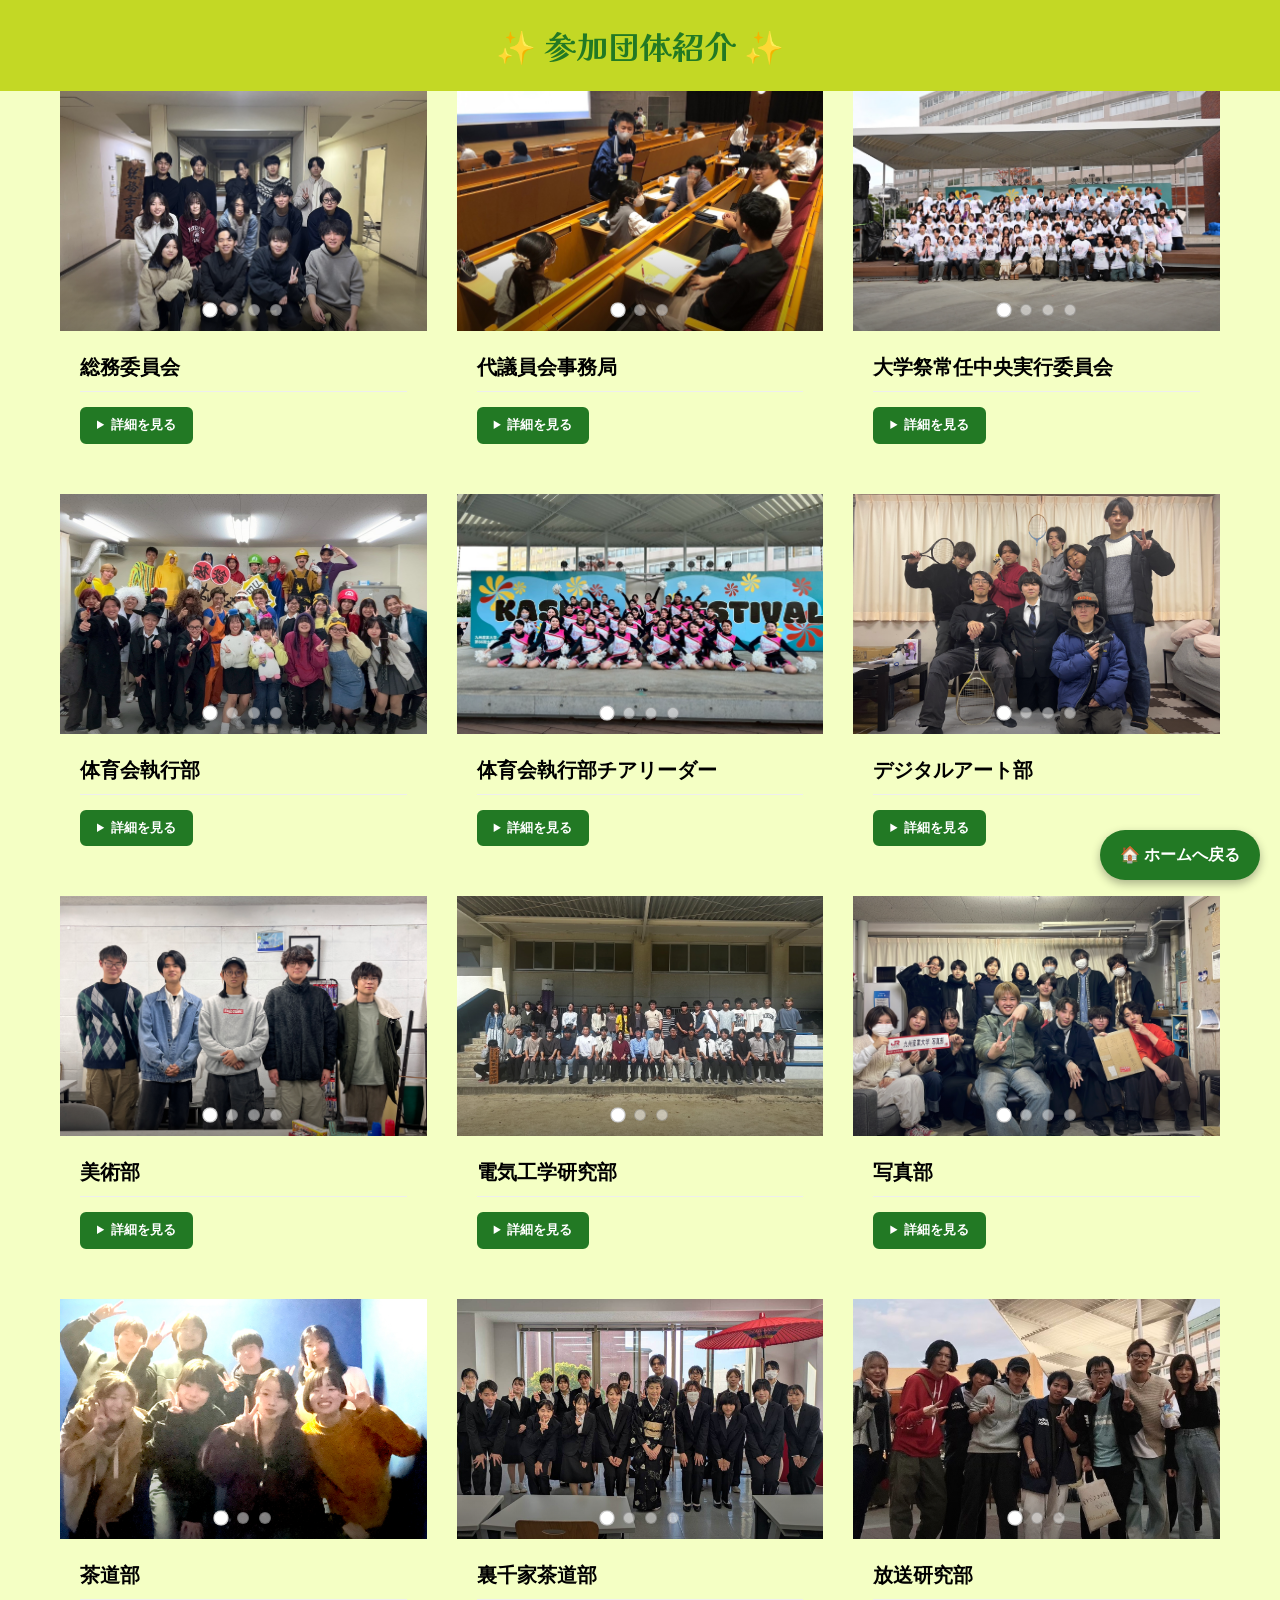
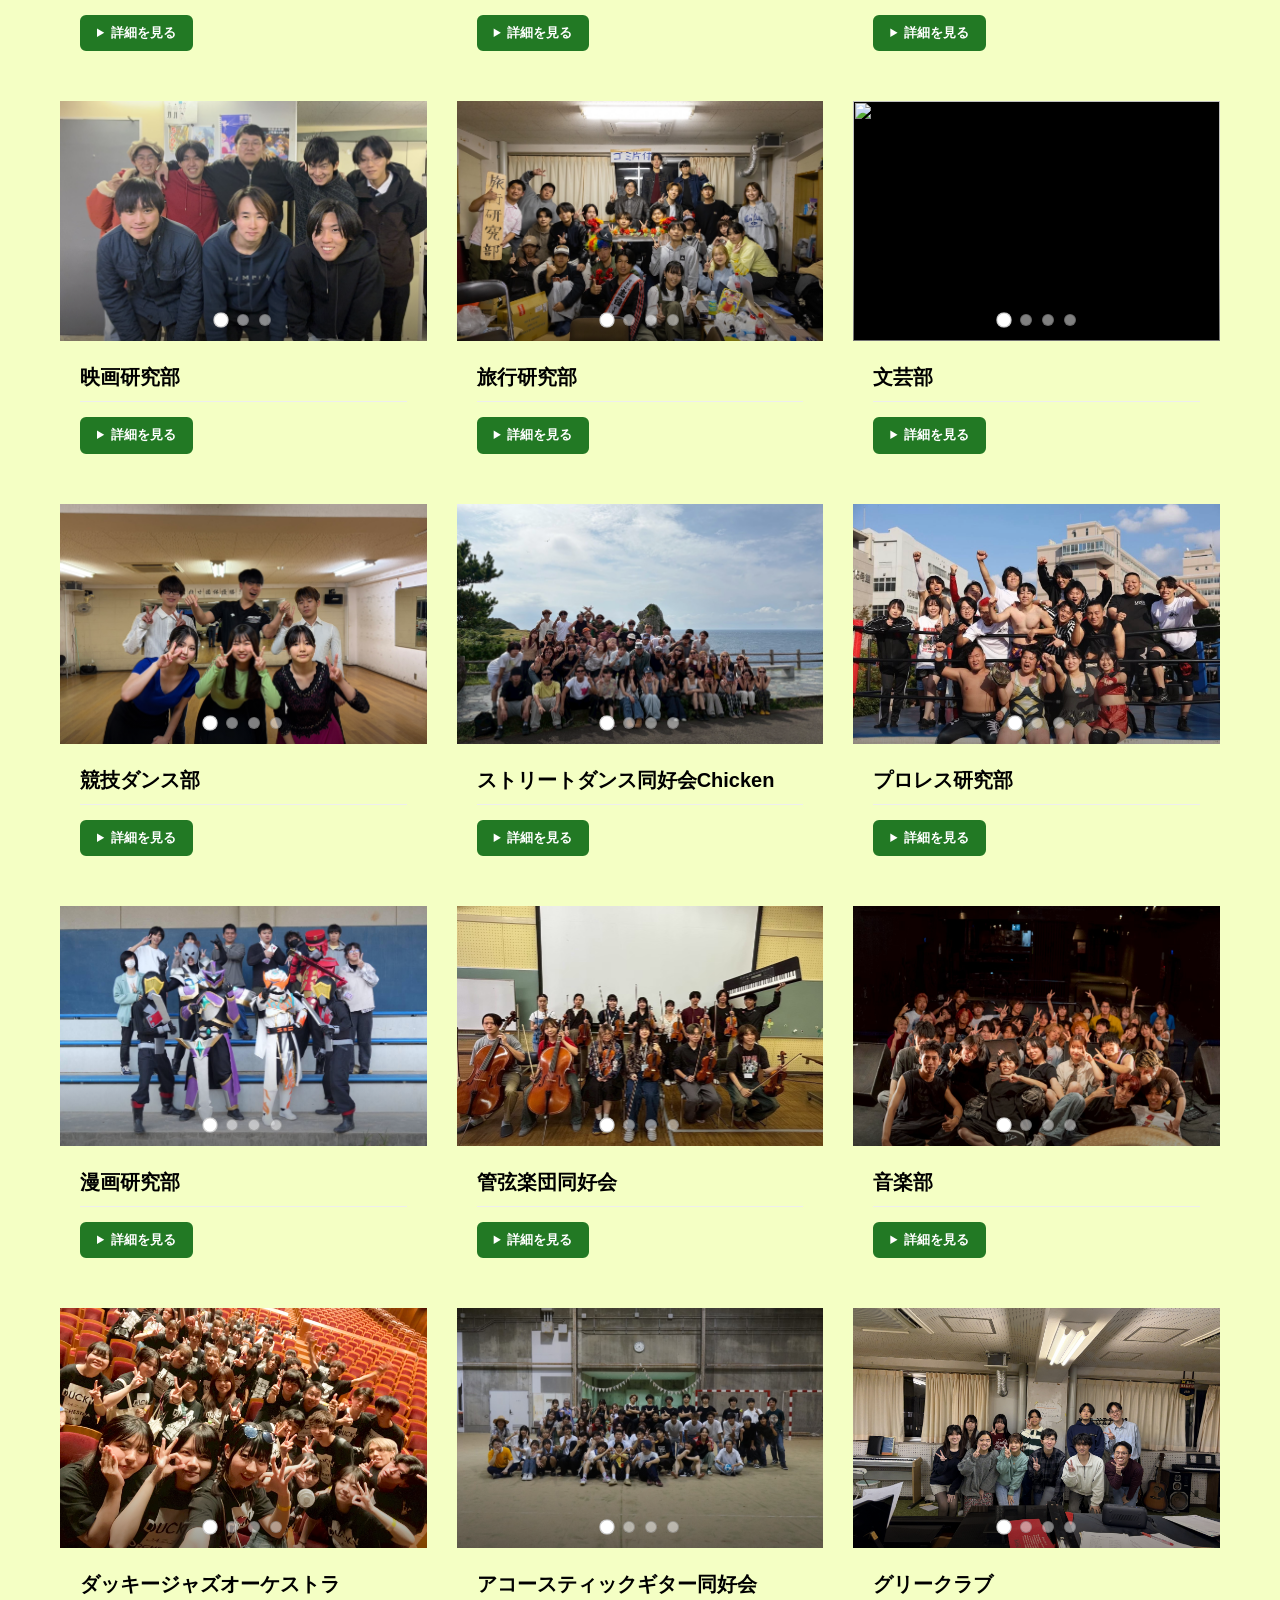
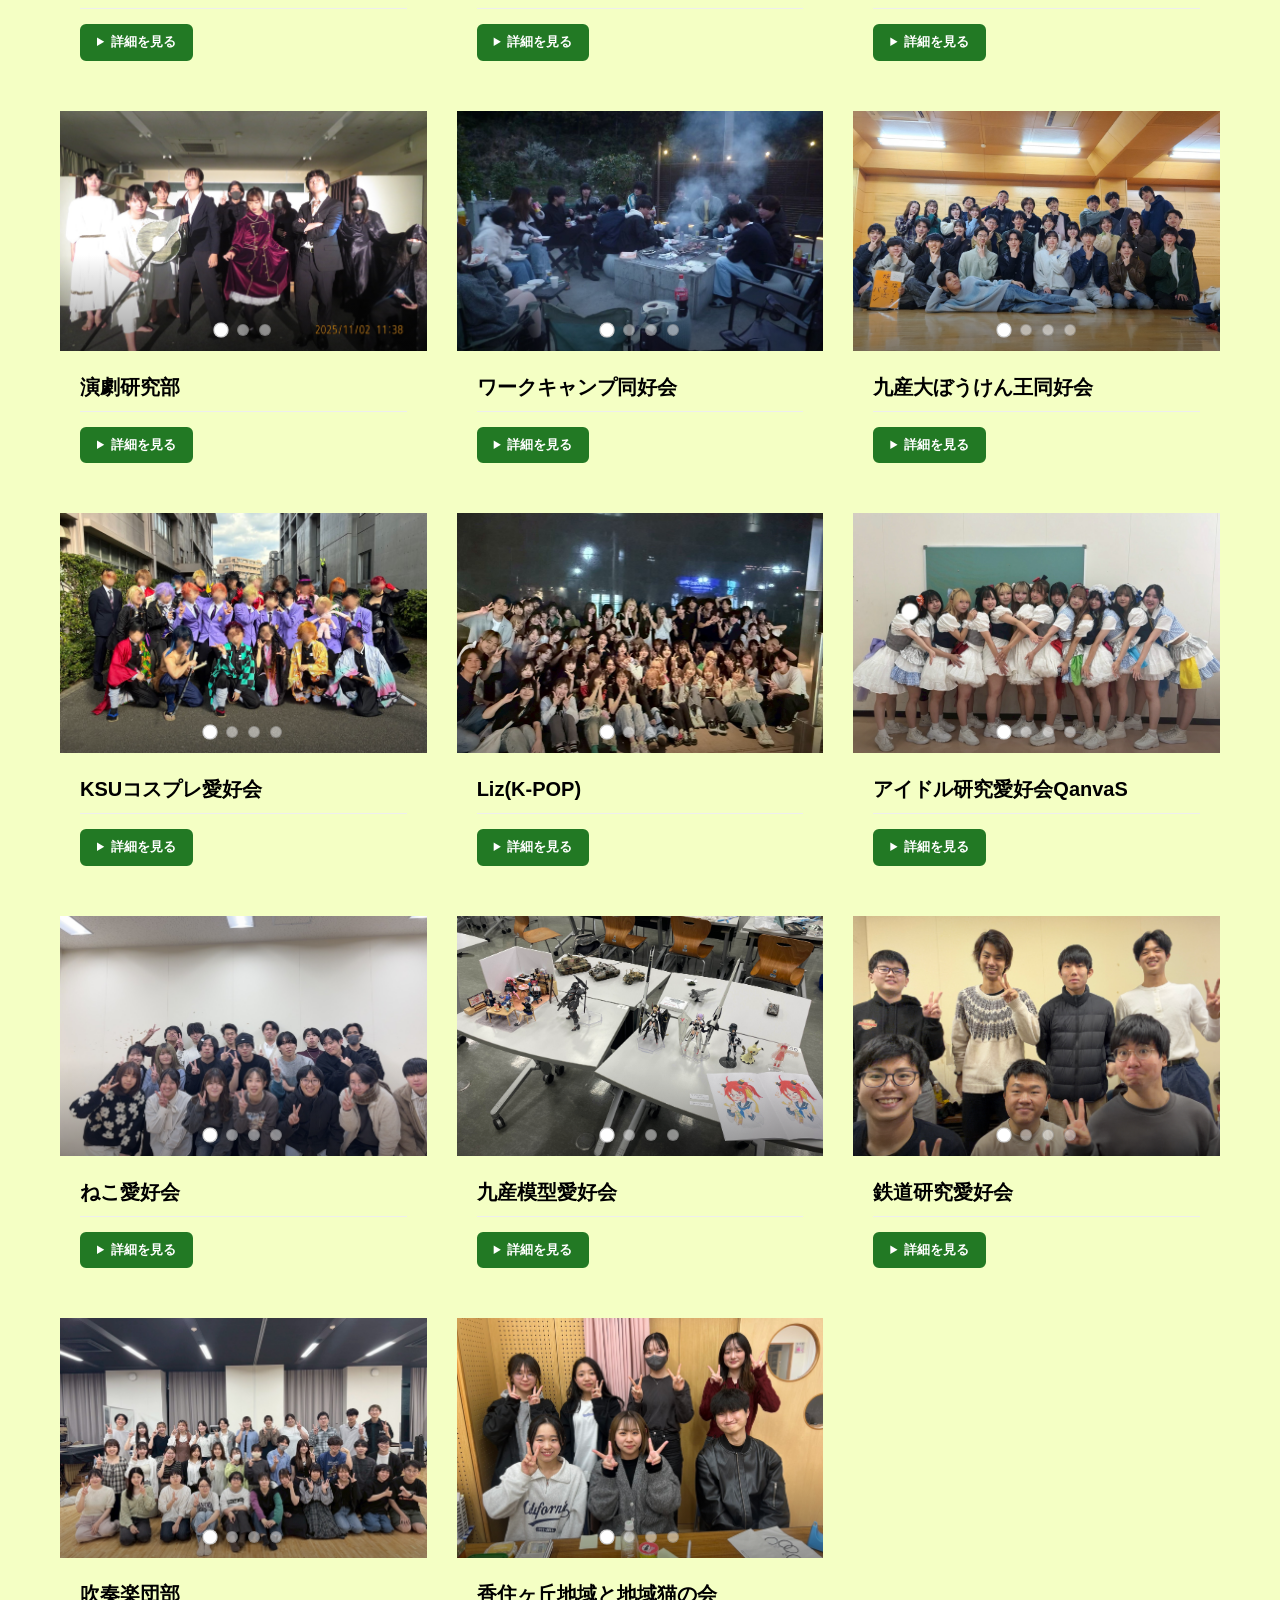
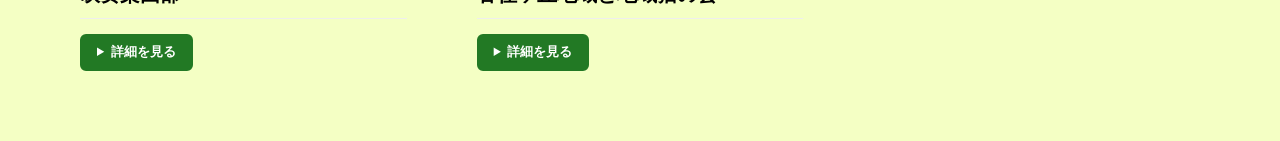
==== commit 28f9307f: "Update circles.html" ====
--- a/circles.html
+++ b/circles.html
@@ -2,6 +2,9 @@
 <html lang="ja">
 
 <head>
+<link rel="preconnect" href="https://fonts.googleapis.com">
+<link rel="preconnect" href="https://fonts.gstatic.com" crossorigin>
+<link href="https://fonts.googleapis.com/css2?family=Kaisei+Decol:wght@400;500&display=swap" rel="stylesheet">
     <meta charset="UTF-8">
     <meta name="viewport" content="width=device-width, initial-scale=1.0">
     <title>サークル紹介 | 九州産業大学 学術文化執行委員会</title>
--- a/circles.css
+++ b/circles.css
@@ -1,12 +1,36 @@
 /* --- 基本設定 --- */
 * { box-sizing: border-box; margin: 0; padding: 0; }
-body { font-family: "Helvetica Neue", Arial, sans-serif; background-color: #f4f7f9; color: #333; line-height: 1.6; }
-.page-header { text-align: center; padding: 40px 20px; background: #fff; margin-bottom: 30px; }
+body { font-family: "Helvetica Neue", Arial, sans-serif; background-color: #f4ffc4; color: #000000; line-height: 1.6; }
+.page-header {
+    font-family: "Kaisei Decol", serif;
+    top: 0;
+    z-index: 1000;
+    background-color: #c3d825;
+    color: #227924;
+    padding: 20px 25px;
+    text-align: center;
+}
+
+.page-header h2 {
+    font-family: "Kaisei Decol", serif;
+    color: #227924;
+    font-size: 2.5rem;
+    letter-spacing: 0.1em;
+}
 .container { max-width: 1200px; margin: 0 auto; padding: 0 20px 50px; }
 .circle-grid { display: grid; grid-template-columns: repeat(auto-fit, minmax(320px, 1fr)); gap: 30px; }
 
 /* --- カードデザイン --- */
-.circle-card { background: #fff; border-radius: 15px; overflow: hidden; box-shadow: 0 8px 20px rgba(0,0,0,0.08); }
+.circle-card {
+    border: none;
+    transition: transform 0.4s cubic-bezier(0.175, 0.885, 0.32, 1.275), box-shadow 0.4s ease;
+}
+
+/* マウスを乗せた時にふわっと浮き上がり、影を濃くする */
+.circle-card:hover {
+    transform: translateY(-10px);
+    box-shadow: 0 15px 35px rgba(0,0,0,0.15);
+}
 
 /* --- スライダー（無限増殖対応版） --- */
 .circle-slider {
@@ -16,6 +40,39 @@
     overflow: hidden;
     background: #000;
 }
+
+/* スライダー内の画像を少し暗くして文字を読みやすくする（お好みで） */
+.circle-slider::after {
+    content: '';
+    position: absolute;
+    top: 0; left: 0;
+    width: 100%; height: 100%;
+    background: linear-gradient(to bottom, transparent 60%, rgba(0,0,0,0.4));
+    pointer-events: none;
+}
+
+/* カテゴリータグをよりスタイリッシュに */
+.category-tag {
+    background: #227924; /* 学祭カラー */
+    backdrop-filter: blur(5px);
+    border: 1px solid rgba(255,255,255,0.3);
+    padding: 6px 15px;
+    letter-spacing: 0.05em;
+}
+
+/* ボタンをイベント詳細風に */
+.btn-detail {
+    background: transparent;
+    color: #c3d825;
+    border: 2px solid #227924;
+    transition: 0.3s;
+}
+
+.btn-detail:hover {
+    background: #c3d825;
+    color: #227924;
+}
+
 .circle-slider input[type="radio"] { display: none; }
 
 .slides {
@@ -73,7 +130,7 @@
 .circle-content p { font-size: 0.9rem; color: #666; height: 3em; overflow: hidden; }
 .circle-meta { display: flex; justify-content: space-between; align-items: center; border-top: 1px solid #eee; padding-top: 15px; }
 .circle-meta span { font-size: 0.8rem; color: #e67e22; font-weight: bold; }
-.btn-detail { background: #007bff; color: #fff; padding: 6px 15px; border-radius: 6px; text-decoration: none; font-size: 0.8rem; font-weight: bold; }
+.btn-detail { background: #227924; color: #fff; padding: 6px 15px; border-radius: 6px; text-decoration: none; font-size: 0.8rem; font-weight: bold; }
 
 /* 右下固定ボタン */
 .back-home-button {
